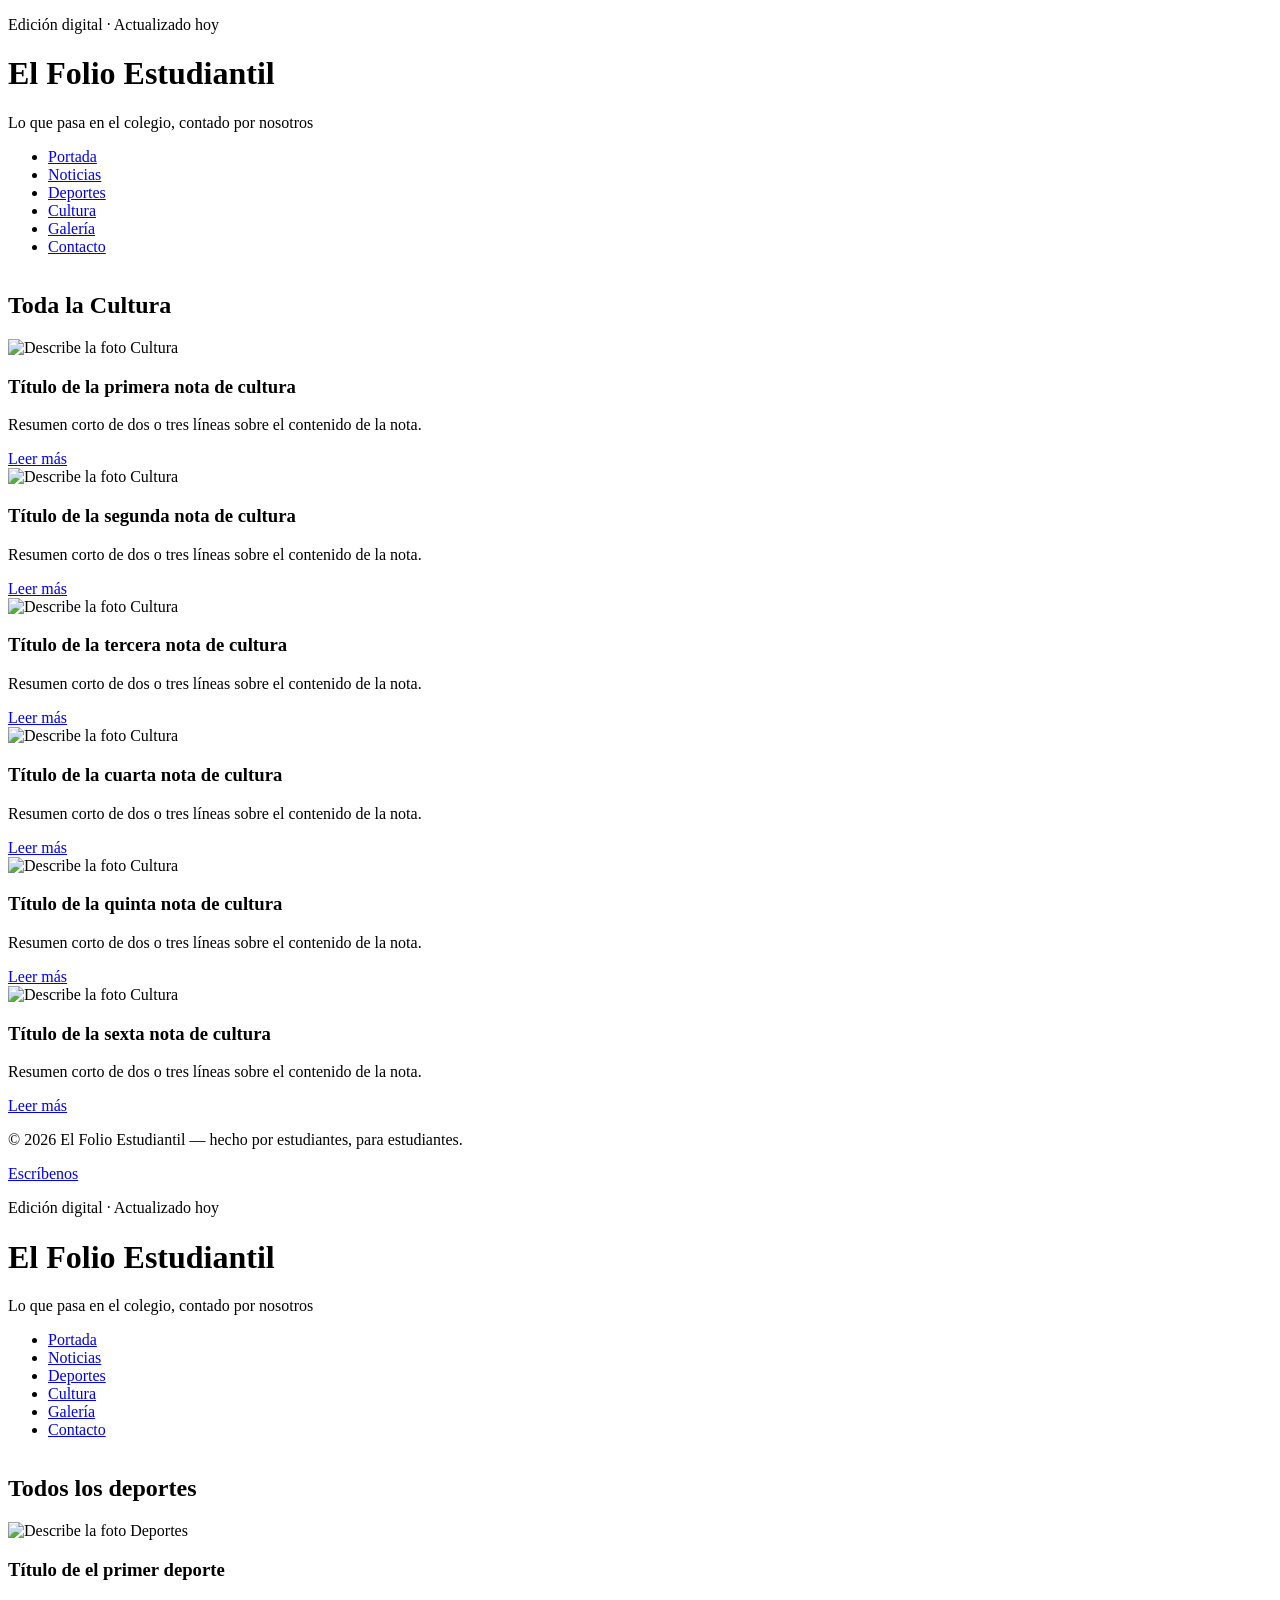
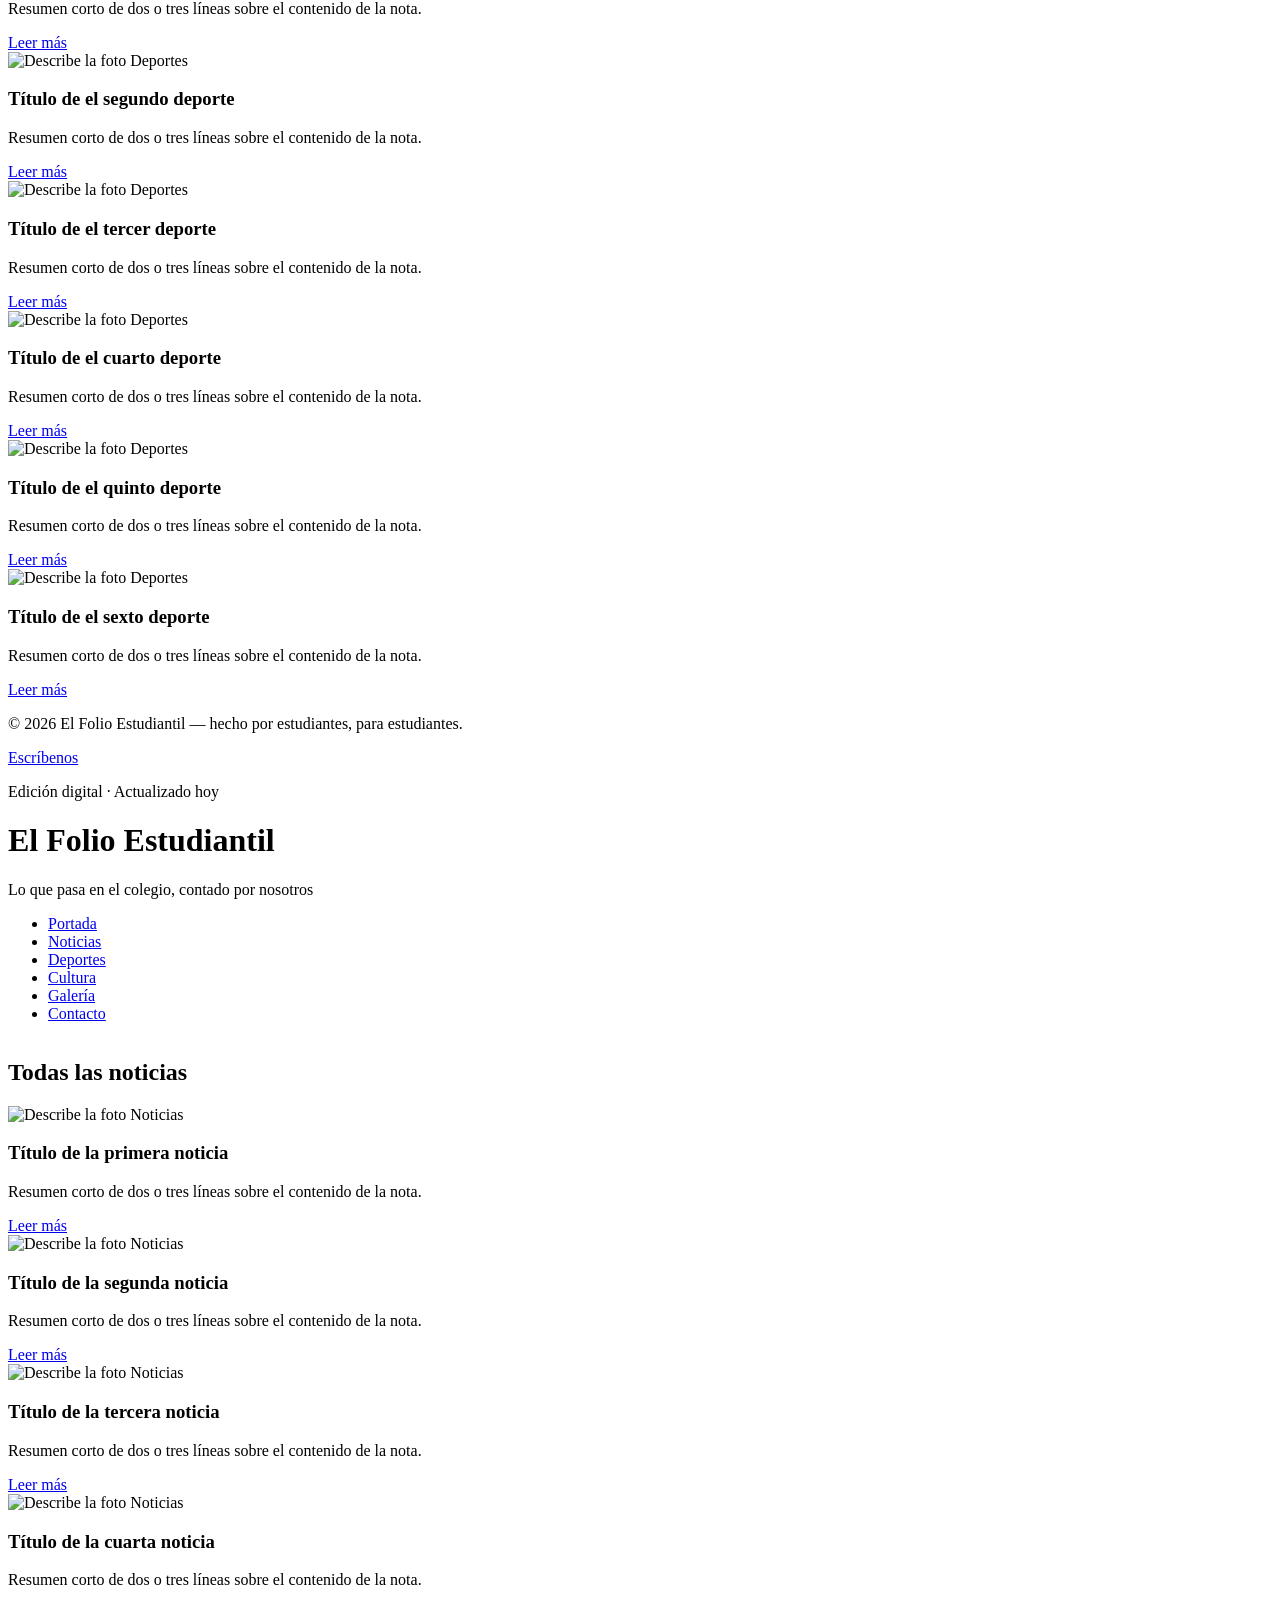
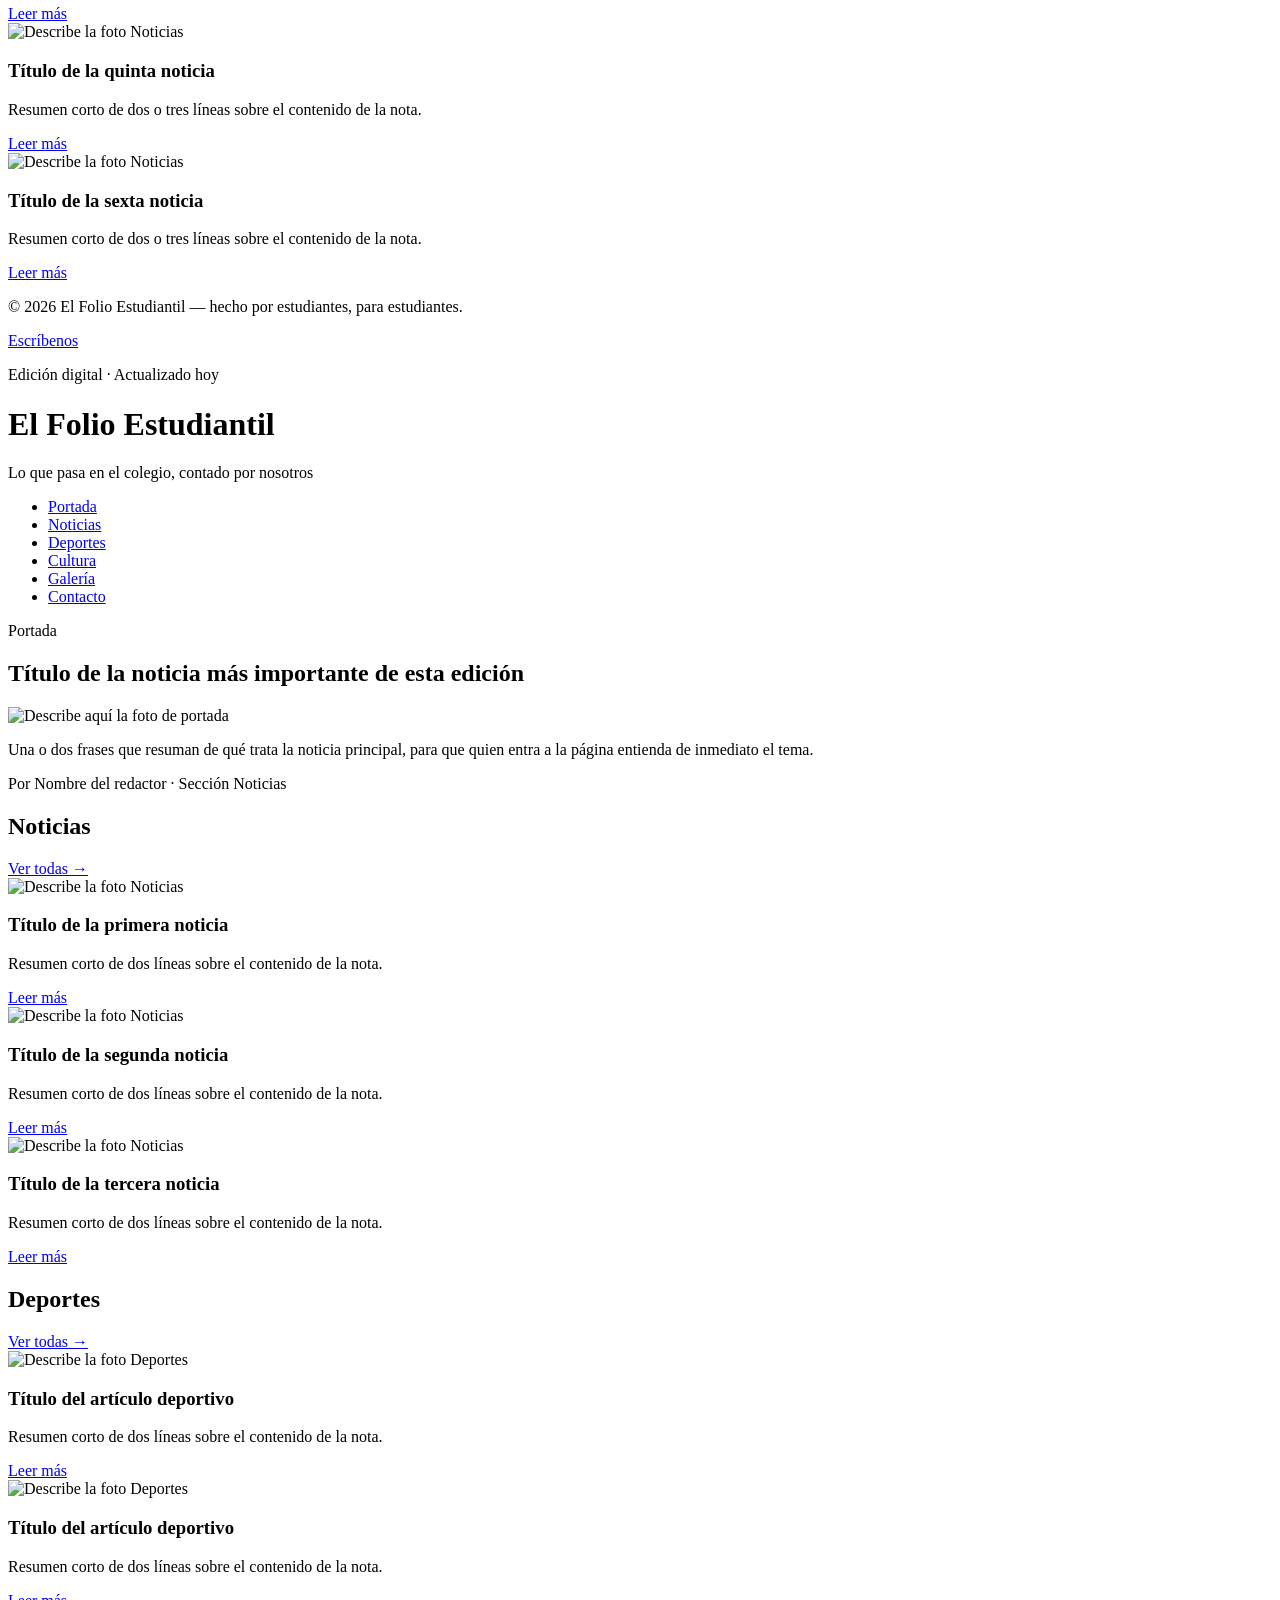
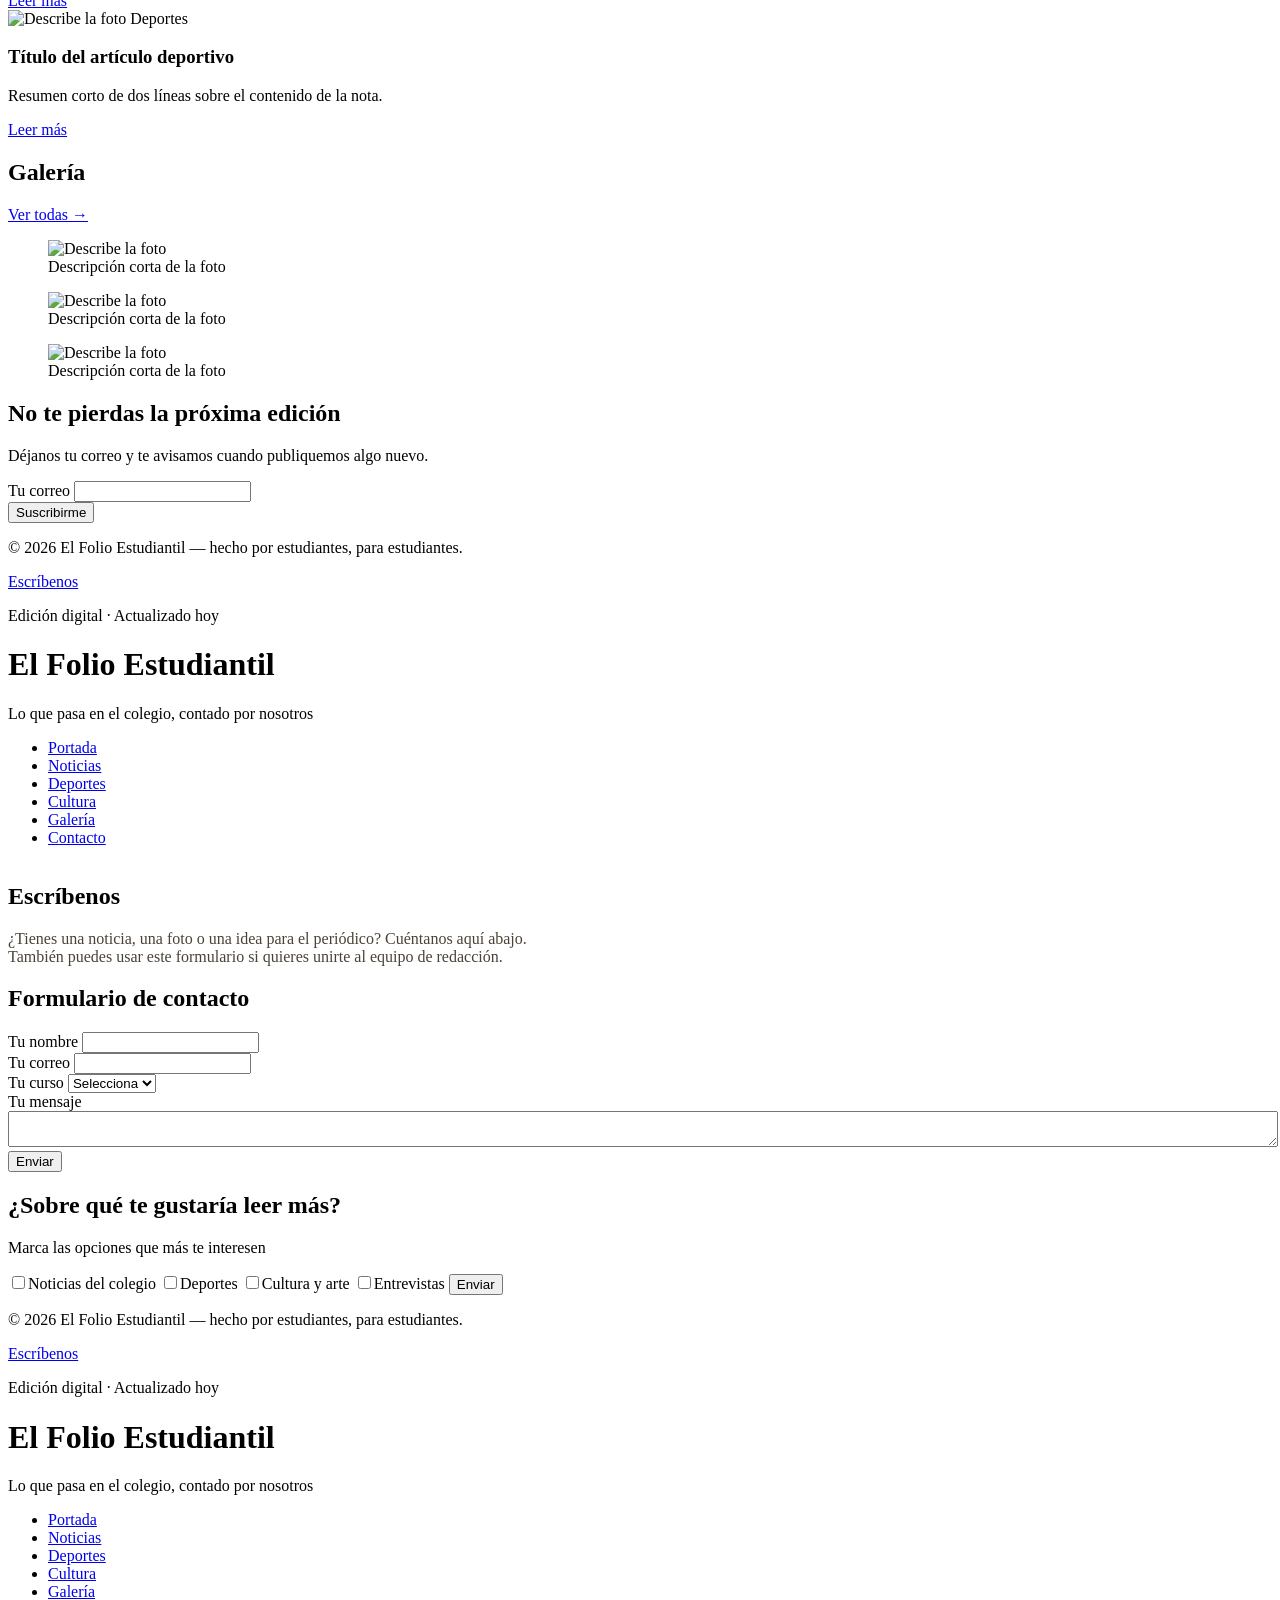
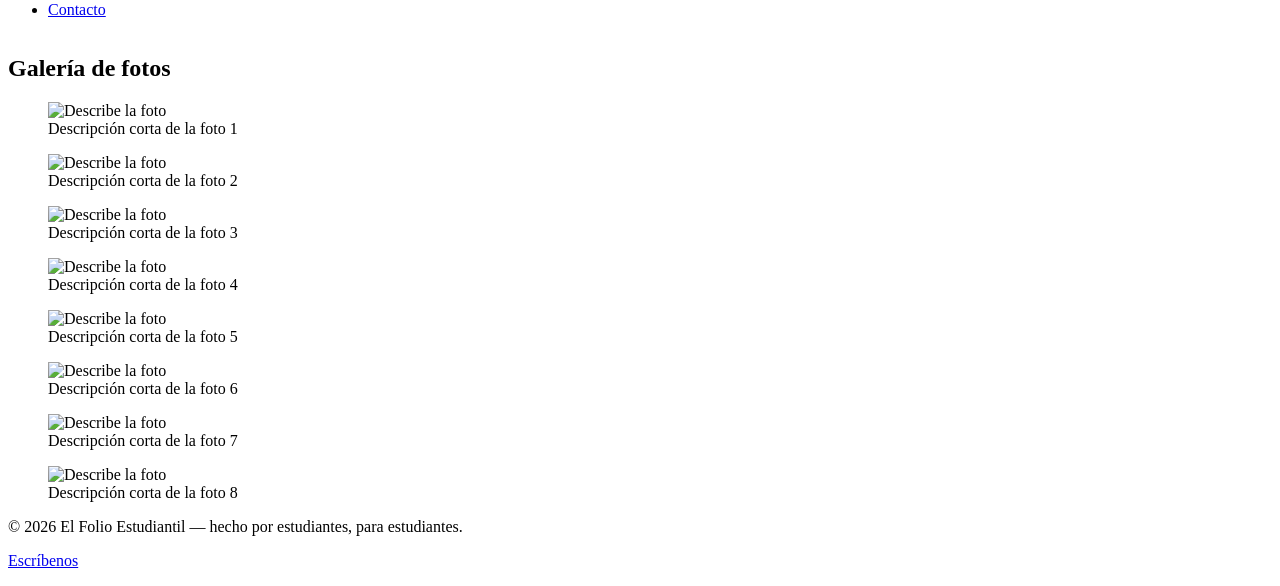
==== index.html @ ef632471 "Rename inex.html to index.html" ====
<!DOCTYPE html>
<html lang="es">
<head>
<meta charset="UTF-8">
<meta name="viewport" content="width=device-width, initial-scale=1.0">
<title>Cultura — El Folio Estudiantil</title>
<link rel="preconnect" href="https://fonts.googleapis.com">
<link href="https://fonts.googleapis.com/css2?family=Playfair+Display:ital,wght@0,700;1,600&family=Inter:wght@400;600;700&display=swap" rel="stylesheet">
<link rel="stylesheet" href="styles.css">
</head>
<body>

  <header class="masthead">
    <div class="contenedor">
      <p class="fecha">Edición digital · Actualizado hoy</p>
      <h1>El Folio Estudiantil</h1>
      <p class="eslogan">Lo que pasa en el colegio, contado por nosotros</p>
    </div>
  </header>

  <nav class="secciones">
    <ul>
      <li><a href="index.html">Portada</a></li>
      <li><a href="noticias.html">Noticias</a></li>
      <li><a href="deportes.html">Deportes</a></li>
      <li><a href="cultura.html" class="activo">Cultura</a></li>
      <li><a href="galeria.html">Galería</a></li>
      <li><a href="contacto.html">Contacto</a></li>
    </ul>
  </nav>

  <main class="contenedor">

    <div class="titulo-seccion" style="margin-top:36px;">
      <h2>Toda la Cultura</h2>
    </div>

    <!-- =======================================================
         PARA AGREGAR UNA NOTICIA NUEVA: copia todo el bloque
         <article class="tarjeta"> ... </article> y pégalo antes
         de que cierre </div> (grid-articulos). Cambia la imagen,
         el título, el resumen y el link.
         ======================================================= -->
    <div class="grid-articulos">

      <article class="tarjeta">
        <img src="images/cultura1.jpg" alt="Describe la foto">
        <span class="etiqueta">Cultura</span>
        <h3>Título de la primera nota de cultura</h3>
        <p>Resumen corto de dos o tres líneas sobre el contenido de la nota.</p>
        <a class="leer-mas" href="#">Leer más</a>
      </article>

      <article class="tarjeta">
        <img src="images/cultura2.jpg" alt="Describe la foto">
        <span class="etiqueta">Cultura</span>
        <h3>Título de la segunda nota de cultura</h3>
        <p>Resumen corto de dos o tres líneas sobre el contenido de la nota.</p>
        <a class="leer-mas" href="#">Leer más</a>
      </article>

      <article class="tarjeta">
        <img src="images/cultura3.jpg" alt="Describe la foto">
        <span class="etiqueta">Cultura</span>
        <h3>Título de la tercera nota de cultura</h3>
        <p>Resumen corto de dos o tres líneas sobre el contenido de la nota.</p>
        <a class="leer-mas" href="#">Leer más</a>
      </article>

      <article class="tarjeta">
        <img src="images/cultura4.jpg" alt="Describe la foto">
        <span class="etiqueta">Cultura</span>
        <h3>Título de la cuarta nota de cultura</h3>
        <p>Resumen corto de dos o tres líneas sobre el contenido de la nota.</p>
        <a class="leer-mas" href="#">Leer más</a>
      </article>

      <article class="tarjeta">
        <img src="images/cultura5.jpg" alt="Describe la foto">
        <span class="etiqueta">Cultura</span>
        <h3>Título de la quinta nota de cultura</h3>
        <p>Resumen corto de dos o tres líneas sobre el contenido de la nota.</p>
        <a class="leer-mas" href="#">Leer más</a>
      </article>

      <article class="tarjeta">
        <img src="images/cultura6.jpg" alt="Describe la foto">
        <span class="etiqueta">Cultura</span>
        <h3>Título de la sexta nota de cultura</h3>
        <p>Resumen corto de dos o tres líneas sobre el contenido de la nota.</p>
        <a class="leer-mas" href="#">Leer más</a>
      </article>

    </div>

  </main>

  <footer>
    <div class="contenedor">
      <p>© 2026 El Folio Estudiantil — hecho por estudiantes, para estudiantes.</p>
      <p><a href="contacto.html">Escríbenos</a></p>
    </div>
  </footer>

</body>
</html>

<!DOCTYPE html>
<html lang="es">
<head>
<meta charset="UTF-8">
<meta name="viewport" content="width=device-width, initial-scale=1.0">
<title>Deportes — El Folio Estudiantil</title>
<link rel="preconnect" href="https://fonts.googleapis.com">
<link href="https://fonts.googleapis.com/css2?family=Playfair+Display:ital,wght@0,700;1,600&family=Inter:wght@400;600;700&display=swap" rel="stylesheet">
<link rel="stylesheet" href="styles.css">
</head>
<body>

  <header class="masthead">
    <div class="contenedor">
      <p class="fecha">Edición digital · Actualizado hoy</p>
      <h1>El Folio Estudiantil</h1>
      <p class="eslogan">Lo que pasa en el colegio, contado por nosotros</p>
    </div>
  </header>

  <nav class="secciones">
    <ul>
      <li><a href="index.html">Portada</a></li>
      <li><a href="noticias.html">Noticias</a></li>
      <li><a href="deportes.html" class="activo">Deportes</a></li>
      <li><a href="cultura.html">Cultura</a></li>
      <li><a href="galeria.html">Galería</a></li>
      <li><a href="contacto.html">Contacto</a></li>
    </ul>
  </nav>

  <main class="contenedor">

    <div class="titulo-seccion" style="margin-top:36px;">
      <h2>Todos los deportes</h2>
    </div>

    <!-- =======================================================
         PARA AGREGAR UNA NOTICIA NUEVA: copia todo el bloque
         <article class="tarjeta"> ... </article> y pégalo antes
         de que cierre </div> (grid-articulos). Cambia la imagen,
         el título, el resumen y el link.
         ======================================================= -->
    <div class="grid-articulos">

      <article class="tarjeta">
        <img src="images/deporte1.jpg" alt="Describe la foto">
        <span class="etiqueta">Deportes</span>
        <h3>Título de el primer deporte</h3>
        <p>Resumen corto de dos o tres líneas sobre el contenido de la nota.</p>
        <a class="leer-mas" href="#">Leer más</a>
      </article>

      <article class="tarjeta">
        <img src="images/deporte2.jpg" alt="Describe la foto">
        <span class="etiqueta">Deportes</span>
        <h3>Título de el segundo deporte</h3>
        <p>Resumen corto de dos o tres líneas sobre el contenido de la nota.</p>
        <a class="leer-mas" href="#">Leer más</a>
      </article>

      <article class="tarjeta">
        <img src="images/deporte3.jpg" alt="Describe la foto">
        <span class="etiqueta">Deportes</span>
        <h3>Título de el tercer deporte</h3>
        <p>Resumen corto de dos o tres líneas sobre el contenido de la nota.</p>
        <a class="leer-mas" href="#">Leer más</a>
      </article>

      <article class="tarjeta">
        <img src="images/deporte4.jpg" alt="Describe la foto">
        <span class="etiqueta">Deportes</span>
        <h3>Título de el cuarto deporte</h3>
        <p>Resumen corto de dos o tres líneas sobre el contenido de la nota.</p>
        <a class="leer-mas" href="#">Leer más</a>
      </article>

      <article class="tarjeta">
        <img src="images/deporte5.jpg" alt="Describe la foto">
        <span class="etiqueta">Deportes</span>
        <h3>Título de el quinto deporte</h3>
        <p>Resumen corto de dos o tres líneas sobre el contenido de la nota.</p>
        <a class="leer-mas" href="#">Leer más</a>
      </article>

      <article class="tarjeta">
        <img src="images/deporte6.jpg" alt="Describe la foto">
        <span class="etiqueta">Deportes</span>
        <h3>Título de el sexto deporte</h3>
        <p>Resumen corto de dos o tres líneas sobre el contenido de la nota.</p>
        <a class="leer-mas" href="#">Leer más</a>
      </article>

    </div>

  </main>

  <footer>
    <div class="contenedor">
      <p>© 2026 El Folio Estudiantil — hecho por estudiantes, para estudiantes.</p>
      <p><a href="contacto.html">Escríbenos</a></p>
    </div>
  </footer>

</body>
</html>

<!DOCTYPE html>
<html lang="es">
<head>
<meta charset="UTF-8">
<meta name="viewport" content="width=device-width, initial-scale=1.0">
<title>Noticias — El Folio Estudiantil</title>
<link rel="preconnect" href="https://fonts.googleapis.com">
<link href="https://fonts.googleapis.com/css2?family=Playfair+Display:ital,wght@0,700;1,600&family=Inter:wght@400;600;700&display=swap" rel="stylesheet">
<link rel="stylesheet" href="styles.css">
</head>
<body>

  <header class="masthead">
    <div class="contenedor">
      <p class="fecha">Edición digital · Actualizado hoy</p>
      <h1>El Folio Estudiantil</h1>
      <p class="eslogan">Lo que pasa en el colegio, contado por nosotros</p>
    </div>
  </header>

  <nav class="secciones">
    <ul>
      <li><a href="index.html">Portada</a></li>
      <li><a href="noticias.html" class="activo">Noticias</a></li>
      <li><a href="deportes.html">Deportes</a></li>
      <li><a href="cultura.html">Cultura</a></li>
      <li><a href="galeria.html">Galería</a></li>
      <li><a href="contacto.html">Contacto</a></li>
    </ul>
  </nav>

  <main class="contenedor">

    <div class="titulo-seccion" style="margin-top:36px;">
      <h2>Todas las noticias</h2>
    </div>

    <!-- =======================================================
         PARA AGREGAR UNA NOTICIA NUEVA: copia todo el bloque
         <article class="tarjeta"> ... </article> y pégalo antes
         de que cierre </div> (grid-articulos). Cambia la imagen,
         el título, el resumen y el link.
         ======================================================= -->
    <div class="grid-articulos">

      <article class="tarjeta">
        <img src="images/noticia1.jpg" alt="Describe la foto">
        <span class="etiqueta">Noticias</span>
        <h3>Título de la primera noticia</h3>
        <p>Resumen corto de dos o tres líneas sobre el contenido de la nota.</p>
        <a class="leer-mas" href="#">Leer más</a>
      </article>

      <article class="tarjeta">
        <img src="images/noticia2.jpg" alt="Describe la foto">
        <span class="etiqueta">Noticias</span>
        <h3>Título de la segunda noticia</h3>
        <p>Resumen corto de dos o tres líneas sobre el contenido de la nota.</p>
        <a class="leer-mas" href="#">Leer más</a>
      </article>

      <article class="tarjeta">
        <img src="images/noticia3.jpg" alt="Describe la foto">
        <span class="etiqueta">Noticias</span>
        <h3>Título de la tercera noticia</h3>
        <p>Resumen corto de dos o tres líneas sobre el contenido de la nota.</p>
        <a class="leer-mas" href="#">Leer más</a>
      </article>

      <article class="tarjeta">
        <img src="images/noticia4.jpg" alt="Describe la foto">
        <span class="etiqueta">Noticias</span>
        <h3>Título de la cuarta noticia</h3>
        <p>Resumen corto de dos o tres líneas sobre el contenido de la nota.</p>
        <a class="leer-mas" href="#">Leer más</a>
      </article>

      <article class="tarjeta">
        <img src="images/noticia5.jpg" alt="Describe la foto">
        <span class="etiqueta">Noticias</span>
        <h3>Título de la quinta noticia</h3>
        <p>Resumen corto de dos o tres líneas sobre el contenido de la nota.</p>
        <a class="leer-mas" href="#">Leer más</a>
      </article>

      <article class="tarjeta">
        <img src="images/noticia6.jpg" alt="Describe la foto">
        <span class="etiqueta">Noticias</span>
        <h3>Título de la sexta noticia</h3>
        <p>Resumen corto de dos o tres líneas sobre el contenido de la nota.</p>
        <a class="leer-mas" href="#">Leer más</a>
      </article>

    </div>

  </main>

  <footer>
    <div class="contenedor">
      <p>© 2026 El Folio Estudiantil — hecho por estudiantes, para estudiantes.</p>
      <p><a href="contacto.html">Escríbenos</a></p>
    </div>
  </footer>

</body>
</html>

<!DOCTYPE html>
<html lang="es">
<head>
<meta charset="UTF-8">
<meta name="viewport" content="width=device-width, initial-scale=1.0">
<title>El Folio Estudiantil</title>
<link rel="preconnect" href="https://fonts.googleapis.com">
<link href="https://fonts.googleapis.com/css2?family=Playfair+Display:ital,wght@0,700;1,600&family=Inter:wght@400;600;700&display=swap" rel="stylesheet">
<link rel="stylesheet" href="styles.css">
</head>
<body>

  <!-- =========================================================
       CABECERA (MASTHEAD)
       EDITA AQUÍ: nombre del periódico, eslogan y fecha
       ========================================================= -->
  <header class="masthead">
    <div class="contenedor">
      <p class="fecha">Edición digital · Actualizado hoy</p>
      <h1>El Folio Estudiantil</h1>
      <p class="eslogan">Lo que pasa en el colegio, contado por nosotros</p>
    </div>
  </header>

  <!-- =========================================================
       NAVEGACIÓN — un link por cada página de sección
       Para agregar una sección nueva: copia una <li> y crea el
       archivo .html correspondiente.
       ========================================================= -->
  <nav class="secciones">
    <ul>
      <li><a href="index.html" class="activo">Portada</a></li>
      <li><a href="noticias.html">Noticias</a></li>
      <li><a href="deportes.html">Deportes</a></li>
      <li><a href="cultura.html">Cultura</a></li>
      <li><a href="galeria.html">Galería</a></li>
      <li><a href="contacto.html">Contacto</a></li>
    </ul>
  </nav>

  <main class="contenedor">

    <!-- =======================================================
         HISTORIA PRINCIPAL DE PORTADA
         EDITA AQUÍ: pon la noticia más importante de la edición
         ======================================================= -->
    <section class="historia-principal">
      <span class="etiqueta">Portada</span>
      <h2>Título de la noticia más importante de esta edición</h2>
      <!-- Reemplaza esta imagen por una foto real en la carpeta /images -->
      <img src="images/portada.jpg" alt="Describe aquí la foto de portada">
      <p class="bajada">
        Una o dos frases que resuman de qué trata la noticia principal,
        para que quien entra a la página entienda de inmediato el tema.
      </p>
      <p class="autor-linea">Por Nombre del redactor · Sección Noticias</p>
    </section>

    <!-- =======================================================
         VISTA PREVIA: NOTICIAS
         Copia una <article class="tarjeta"> para agregar otra nota.
         El link "Leer más" debe apuntar a noticias.html
         ======================================================= -->
    <div class="titulo-seccion">
      <h2>Noticias</h2>
      <a href="noticias.html">Ver todas →</a>
    </div>
    <div class="grid-articulos">

      <article class="tarjeta">
        <img src="images/noticia1.jpg" alt="Describe la foto">
        <span class="etiqueta">Noticias</span>
        <h3>Título de la primera noticia</h3>
        <p>Resumen corto de dos líneas sobre el contenido de la nota.</p>
        <a class="leer-mas" href="noticias.html">Leer más</a>
      </article>

      <article class="tarjeta">
        <img src="images/noticia2.jpg" alt="Describe la foto">
        <span class="etiqueta">Noticias</span>
        <h3>Título de la segunda noticia</h3>
        <p>Resumen corto de dos líneas sobre el contenido de la nota.</p>
        <a class="leer-mas" href="noticias.html">Leer más</a>
      </article>

      <article class="tarjeta">
        <img src="images/noticia3.jpg" alt="Describe la foto">
        <span class="etiqueta">Noticias</span>
        <h3>Título de la tercera noticia</h3>
        <p>Resumen corto de dos líneas sobre el contenido de la nota.</p>
        <a class="leer-mas" href="noticias.html">Leer más</a>
      </article>

    </div>

    <!-- =======================================================
         VISTA PREVIA: DEPORTES
         ======================================================= -->
    <div class="titulo-seccion">
      <h2>Deportes</h2>
      <a href="deportes.html">Ver todas →</a>
    </div>
    <div class="grid-articulos">

      <article class="tarjeta">
        <img src="images/deporte1.jpg" alt="Describe la foto">
        <span class="etiqueta">Deportes</span>
        <h3>Título del artículo deportivo</h3>
        <p>Resumen corto de dos líneas sobre el contenido de la nota.</p>
        <a class="leer-mas" href="deportes.html">Leer más</a>
      </article>

      <article class="tarjeta">
        <img src="images/deporte2.jpg" alt="Describe la foto">
        <span class="etiqueta">Deportes</span>
        <h3>Título del artículo deportivo</h3>
        <p>Resumen corto de dos líneas sobre el contenido de la nota.</p>
        <a class="leer-mas" href="deportes.html">Leer más</a>
      </article>

      <article class="tarjeta">
        <img src="images/deporte3.jpg" alt="Describe la foto">
        <span class="etiqueta">Deportes</span>
        <h3>Título del artículo deportivo</h3>
        <p>Resumen corto de dos líneas sobre el contenido de la nota.</p>
        <a class="leer-mas" href="deportes.html">Leer más</a>
      </article>

    </div>

    <!-- =======================================================
         VISTA PREVIA: GALERÍA (3 fotos, el resto está en galeria.html)
         ======================================================= -->
    <div class="titulo-seccion">
      <h2>Galería</h2>
      <a href="galeria.html">Ver todas →</a>
    </div>
    <div class="grid-galeria">
      <figure>
        <img src="images/galeria1.jpg" alt="Describe la foto">
        <figcaption>Descripción corta de la foto</figcaption>
      </figure>
      <figure>
        <img src="images/galeria2.jpg" alt="Describe la foto">
        <figcaption>Descripción corta de la foto</figcaption>
      </figure>
      <figure>
        <img src="images/galeria3.jpg" alt="Describe la foto">
        <figcaption>Descripción corta de la foto</figcaption>
      </figure>
    </div>

    <!-- =======================================================
         SUSCRIPCIÓN (esto reemplaza tu formulario original)
         EDITA AQUÍ: "action" debe apuntar al script que procesa
         el formulario en tu servidor.
         ======================================================= -->
    <section class="caja-formulario">
      <h2>No te pierdas la próxima edición</h2>
      <p>Déjanos tu correo y te avisamos cuando publiquemos algo nuevo.</p>
      <form class="formulario" action="datos.php" method="POST">
        <div class="campo">
          <label for="femail">Tu correo</label>
          <input type="email" id="femail" name="femail" required>
        </div>
        <button type="submit">Suscribirme</button>
      </form>
    </section>

  </main>

  <!-- =========================================================
       PIE DE PÁGINA — repítelo igual en todas las páginas
       ========================================================= -->
  <footer>
    <div class="contenedor">
      <p>© 2026 El Folio Estudiantil — hecho por estudiantes, para estudiantes.</p>
      <p><a href="contacto.html">Escríbenos</a></p>
    </div>
  </footer>

</body>
</html>

<!DOCTYPE html>
<html lang="es">
<head>
<meta charset="UTF-8">
<meta name="viewport" content="width=device-width, initial-scale=1.0">
<title>Contacto — El Folio Estudiantil</title>
<link rel="preconnect" href="https://fonts.googleapis.com">
<link href="https://fonts.googleapis.com/css2?family=Playfair+Display:ital,wght@0,700;1,600&family=Inter:wght@400;600;700&display=swap" rel="stylesheet">
<link rel="stylesheet" href="styles.css">
</head>
<body>

  <header class="masthead">
    <div class="contenedor">
      <p class="fecha">Edición digital · Actualizado hoy</p>
      <h1>El Folio Estudiantil</h1>
      <p class="eslogan">Lo que pasa en el colegio, contado por nosotros</p>
    </div>
  </header>

  <nav class="secciones">
    <ul>
      <li><a href="index.html">Portada</a></li>
      <li><a href="noticias.html">Noticias</a></li>
      <li><a href="deportes.html">Deportes</a></li>
      <li><a href="cultura.html">Cultura</a></li>
      <li><a href="galeria.html">Galería</a></li>
      <li><a href="contacto.html" class="activo">Contacto</a></li>
    </ul>
  </nav>

  <main class="contenedor">

    <div class="titulo-seccion" style="margin-top:36px;">
      <h2>Escríbenos</h2>
    </div>
    <p style="max-width:65ch; font-size:16px; color:#4a4335; margin-bottom:0;">
      ¿Tienes una noticia, una foto o una idea para el periódico? Cuéntanos
      aquí abajo. También puedes usar este formulario si quieres unirte
      al equipo de redacción.
    </p>

    <!-- =======================================================
         FORMULARIO DE CONTACTO
         EDITA AQUÍ: cambia "action" por la dirección real que
         procesa el formulario (por ejemplo datos.php).
         ======================================================= -->
    <section class="caja-formulario">
      <h2>Formulario de contacto</h2>
      <form class="formulario" action="datos.php" method="POST">
        <div class="campo">
          <label for="fnombre">Tu nombre</label>
          <input type="text" id="fnombre" name="fnombre" required>
        </div>
        <div class="campo">
          <label for="femail">Tu correo</label>
          <input type="email" id="femail" name="femail" required>
        </div>
        <div class="campo">
          <label for="fcurso">Tu curso</label>
          <select name="fcurso" id="fcurso">
            <option value="">Selecciona</option>
            <option value="primero">Primero</option>
            <option value="segundo">Segundo</option>
            <option value="tercero">Tercero</option>
            <option value="cuarto">Cuarto</option>
          </select>
        </div>
        <div class="campo" style="width:100%;">
          <label for="fmensaje">Tu mensaje</label>
          <textarea id="fmensaje" name="fmensaje" style="width:100%;" required></textarea>
        </div>
        <button type="submit">Enviar</button>
      </form>
    </section>

    <!-- =======================================================
         ENCUESTA / CHECKLIST (esto viene de tu plantilla original)
         EDITA AQUÍ: cambia las opciones por lo que quieras preguntar,
         por ejemplo "¿de qué te gustaría que hablemos?"
         ======================================================= -->
    <section class="caja-formulario">
      <h2>¿Sobre qué te gustaría leer más?</h2>
      <p>Marca las opciones que más te interesen</p>
      <form class="formulario encuesta" action="datos.php" method="POST">
        <label><input type="checkbox" name="interes[]" value="noticias">Noticias del colegio</label>
        <label><input type="checkbox" name="interes[]" value="deportes">Deportes</label>
        <label><input type="checkbox" name="interes[]" value="cultura">Cultura y arte</label>
        <label><input type="checkbox" name="interes[]" value="entrevistas">Entrevistas</label>
        <button type="submit">Enviar</button>
      </form>
    </section>

  </main>

  <footer>
    <div class="contenedor">
      <p>© 2026 El Folio Estudiantil — hecho por estudiantes, para estudiantes.</p>
      <p><a href="contacto.html">Escríbenos</a></p>
    </div>
  </footer>

</body>
</html>

<!DOCTYPE html>
<html lang="es">
<head>
<meta charset="UTF-8">
<meta name="viewport" content="width=device-width, initial-scale=1.0">
<title>Galería — El Folio Estudiantil</title>
<link rel="preconnect" href="https://fonts.googleapis.com">
<link href="https://fonts.googleapis.com/css2?family=Playfair+Display:ital,wght@0,700;1,600&family=Inter:wght@400;600;700&display=swap" rel="stylesheet">
<link rel="stylesheet" href="styles.css">
</head>
<body>

  <header class="masthead">
    <div class="contenedor">
      <p class="fecha">Edición digital · Actualizado hoy</p>
      <h1>El Folio Estudiantil</h1>
      <p class="eslogan">Lo que pasa en el colegio, contado por nosotros</p>
    </div>
  </header>

  <nav class="secciones">
    <ul>
      <li><a href="index.html">Portada</a></li>
      <li><a href="noticias.html">Noticias</a></li>
      <li><a href="deportes.html">Deportes</a></li>
      <li><a href="cultura.html">Cultura</a></li>
      <li><a href="galeria.html" class="activo">Galería</a></li>
      <li><a href="contacto.html">Contacto</a></li>
    </ul>
  </nav>

  <main class="contenedor">

    <div class="titulo-seccion" style="margin-top:36px;">
      <h2>Galería de fotos</h2>
    </div>

    <!-- =======================================================
         PARA SUBIR UNA FOTO NUEVA:
         1. Guarda la imagen dentro de la carpeta /images
         2. Copia un bloque <figure> ... </figure> completo
         3. Cambia el "src" por el nombre de tu archivo
         4. Cambia el texto de <figcaption> por la descripción
         ======================================================= -->
    <div class="grid-galeria">

      <figure>
        <img src="images/galeria1.jpg" alt="Describe la foto">
        <figcaption>Descripción corta de la foto 1</figcaption>
      </figure>

      <figure>
        <img src="images/galeria2.jpg" alt="Describe la foto">
        <figcaption>Descripción corta de la foto 2</figcaption>
      </figure>

      <figure>
        <img src="images/galeria3.jpg" alt="Describe la foto">
        <figcaption>Descripción corta de la foto 3</figcaption>
      </figure>

      <figure>
        <img src="images/galeria4.jpg" alt="Describe la foto">
        <figcaption>Descripción corta de la foto 4</figcaption>
      </figure>

      <figure>
        <img src="images/galeria5.jpg" alt="Describe la foto">
        <figcaption>Descripción corta de la foto 5</figcaption>
      </figure>

      <figure>
        <img src="images/galeria6.jpg" alt="Describe la foto">
        <figcaption>Descripción corta de la foto 6</figcaption>
      </figure>

      <figure>
        <img src="images/galeria7.jpg" alt="Describe la foto">
        <figcaption>Descripción corta de la foto 7</figcaption>
      </figure>

      <figure>
        <img src="images/galeria8.jpg" alt="Describe la foto">
        <figcaption>Descripción corta de la foto 8</figcaption>
      </figure>

    </div>

  </main>

  <footer>
    <div class="contenedor">
      <p>© 2026 El Folio Estudiantil — hecho por estudiantes, para estudiantes.</p>
      <p><a href="contacto.html">Escríbenos</a></p>
    </div>
  </footer>

</body>
</html>
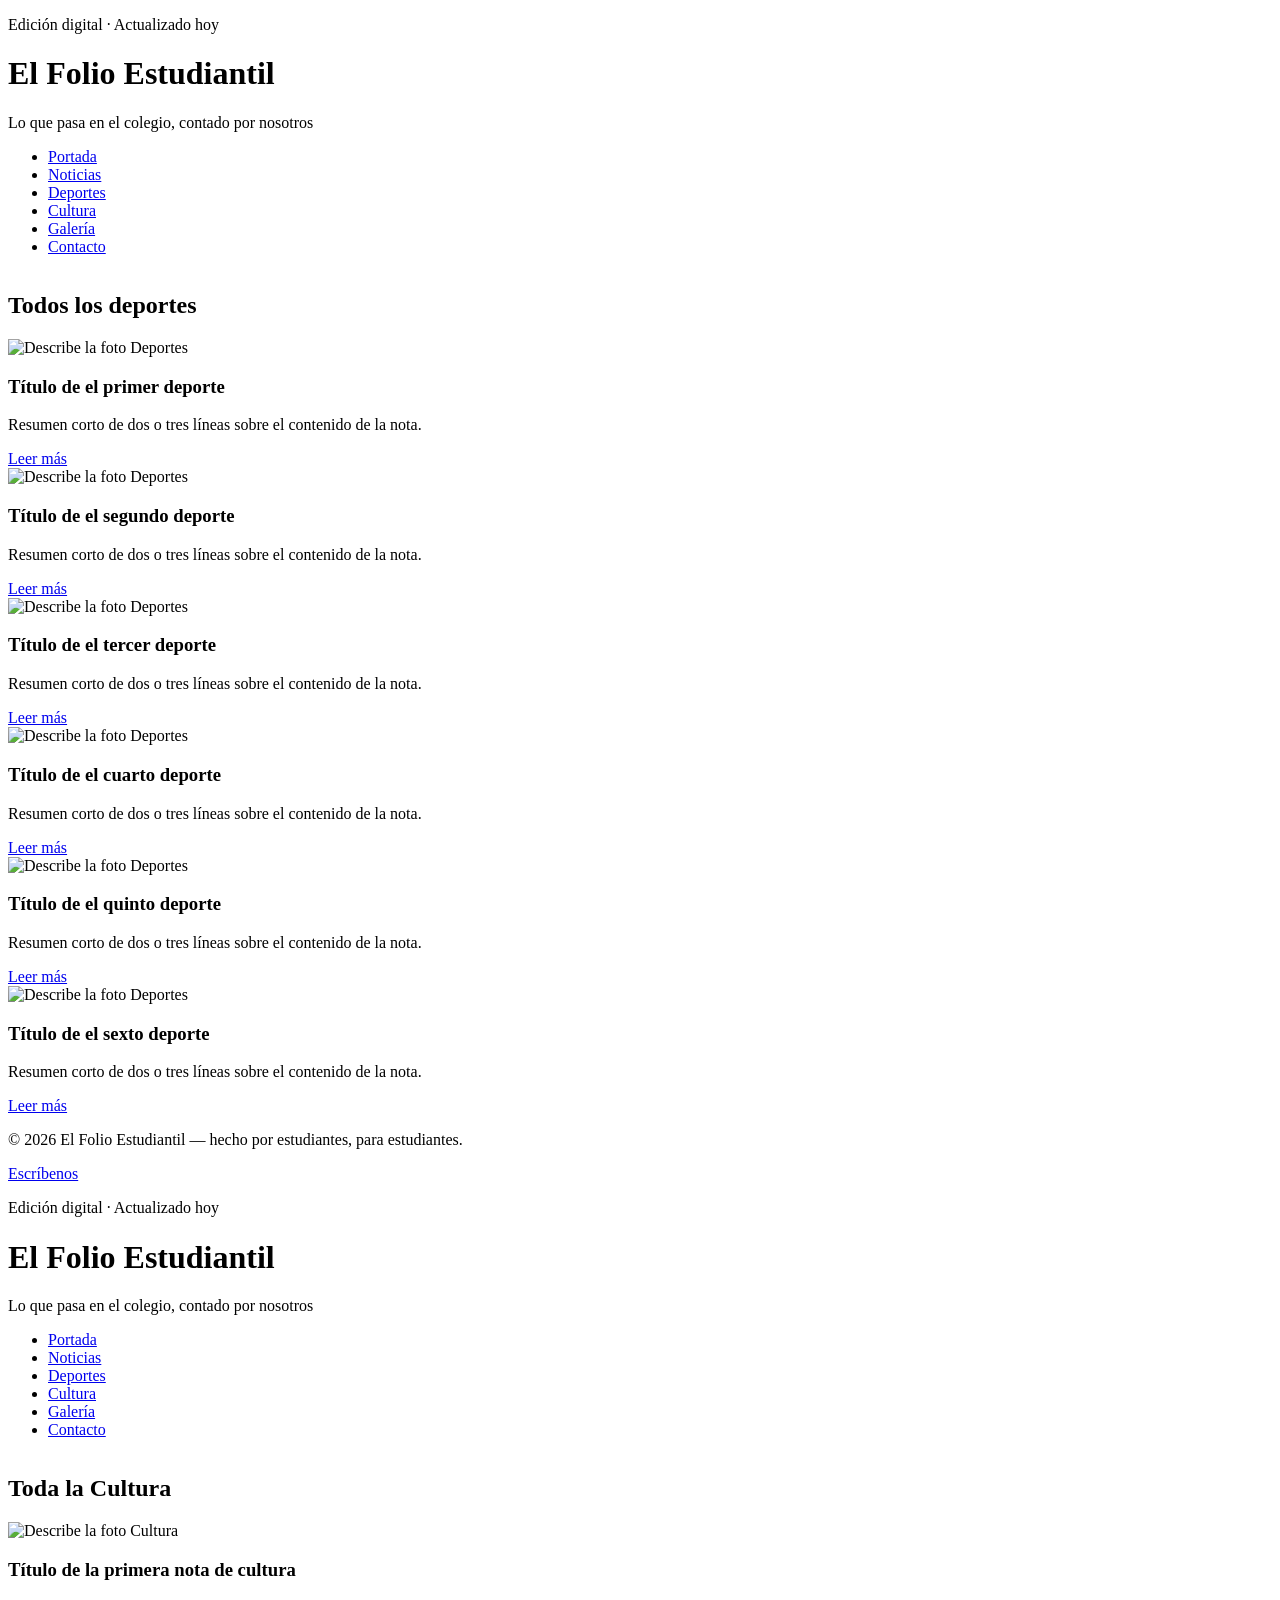
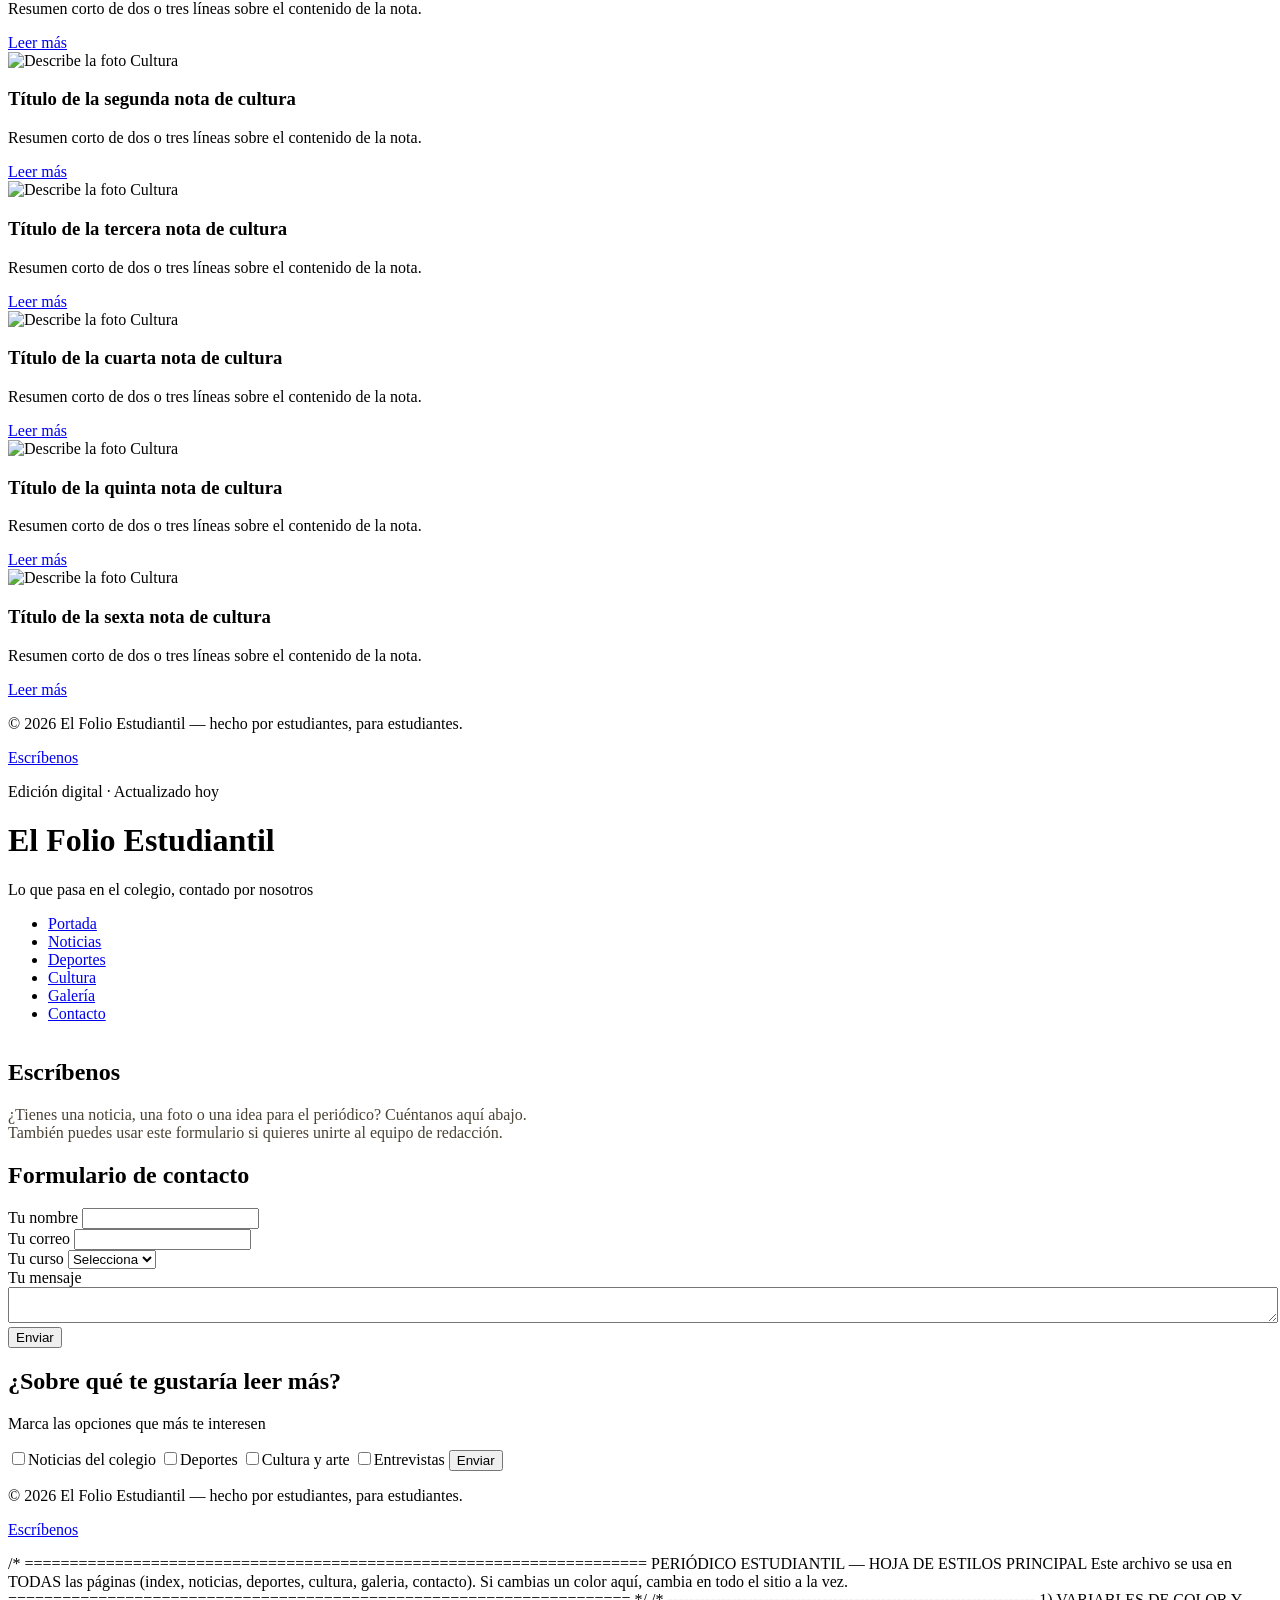
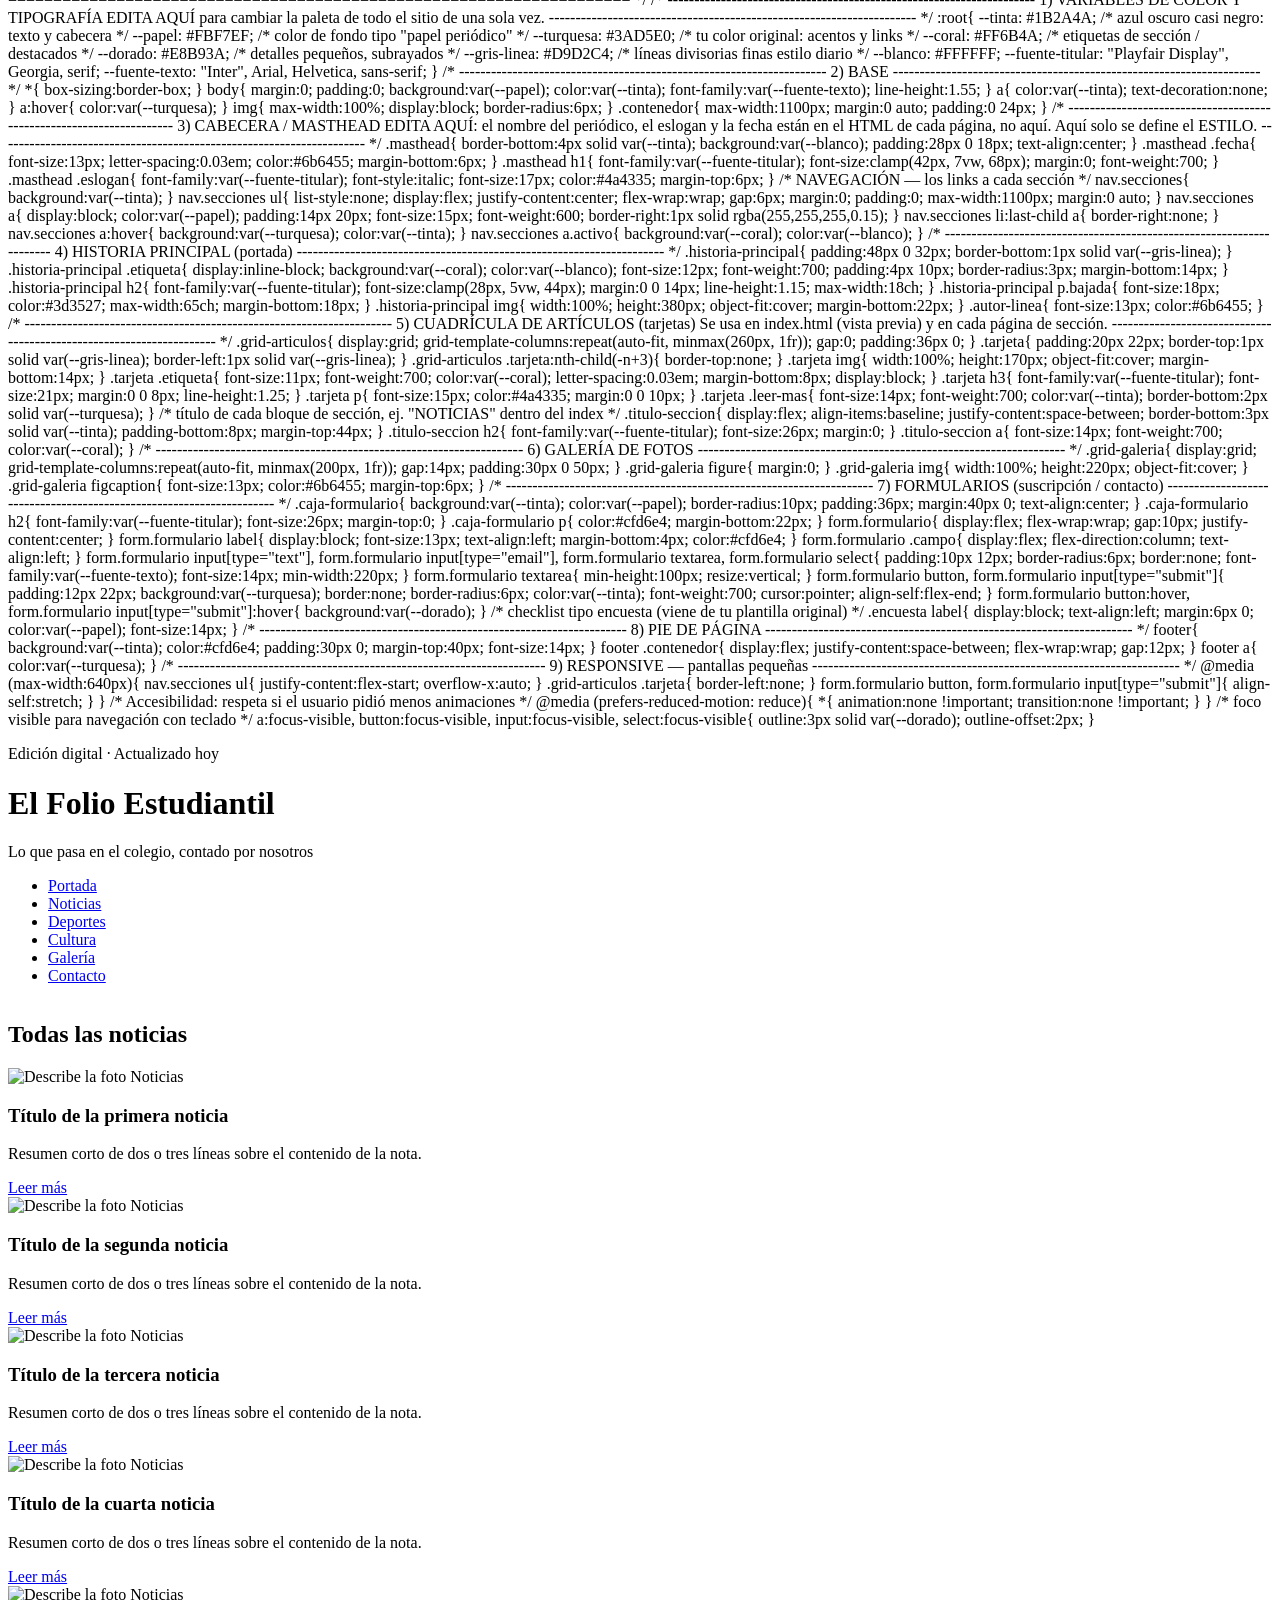
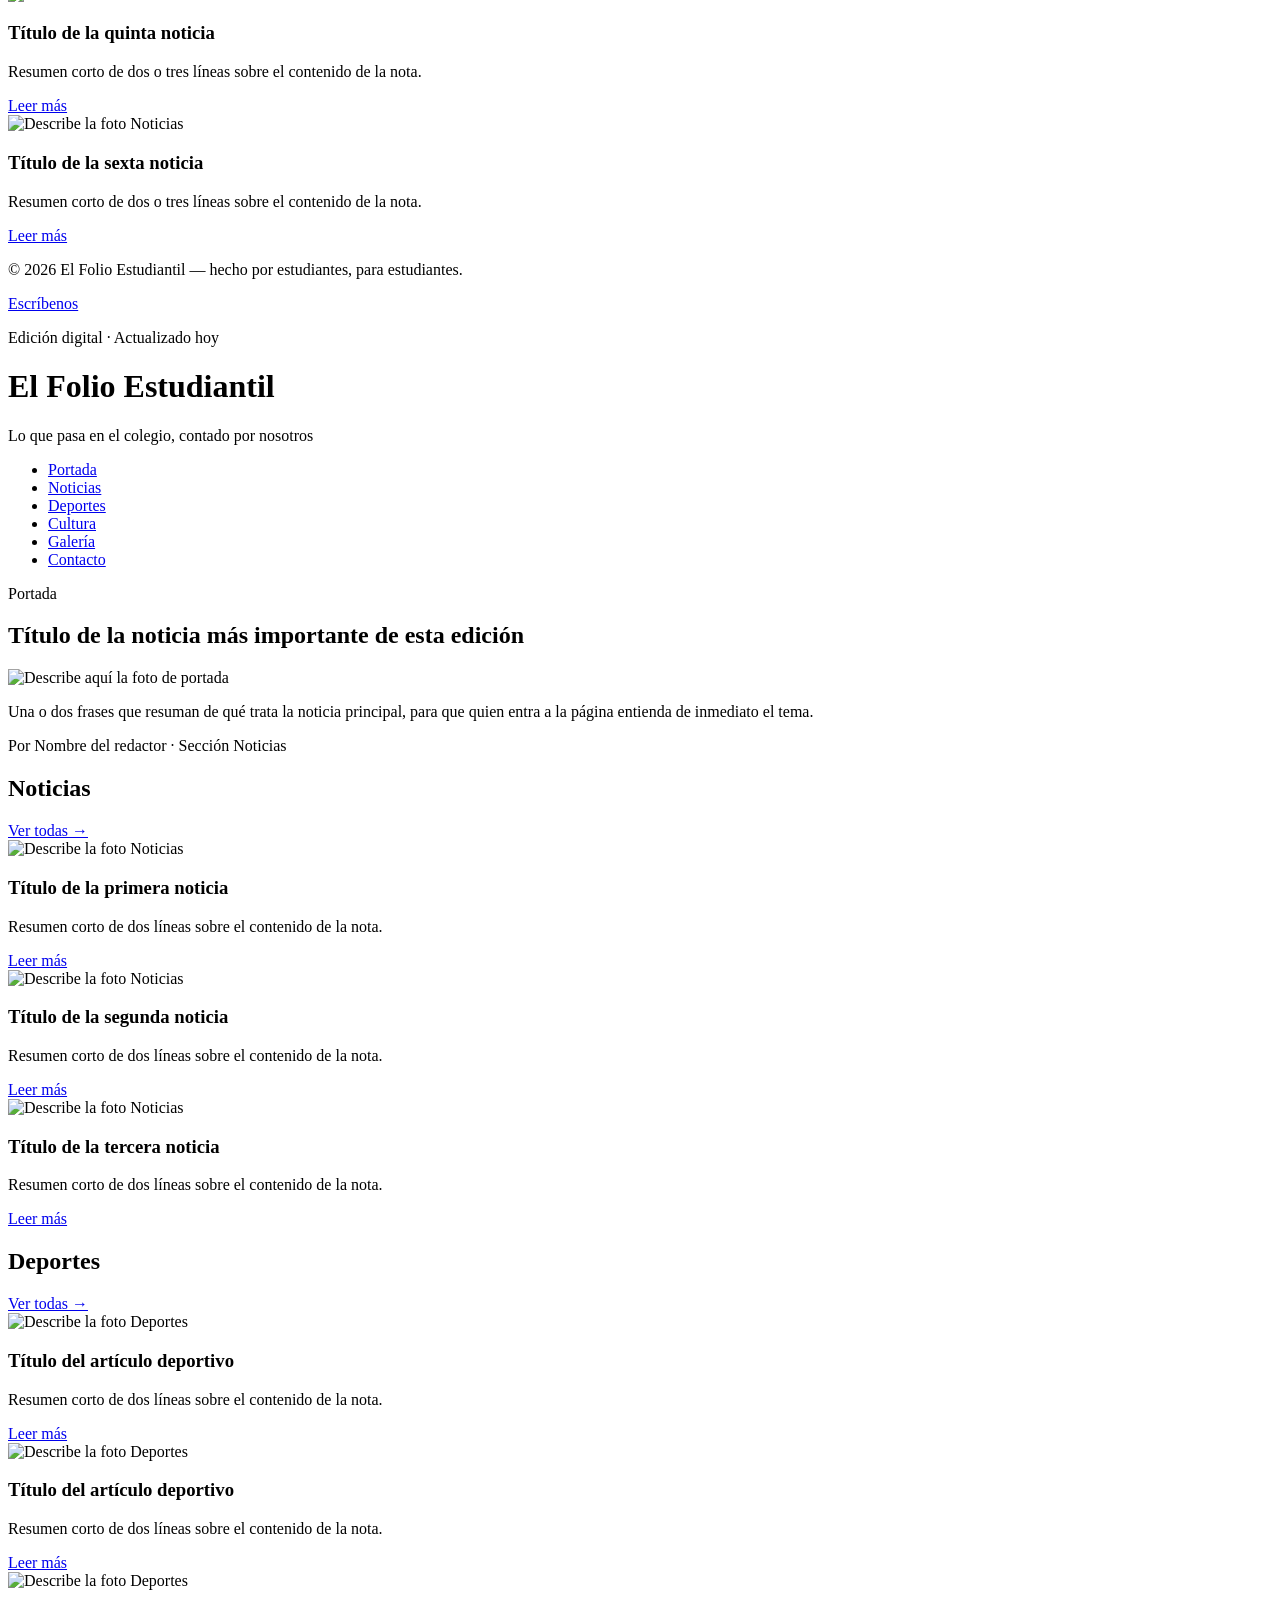
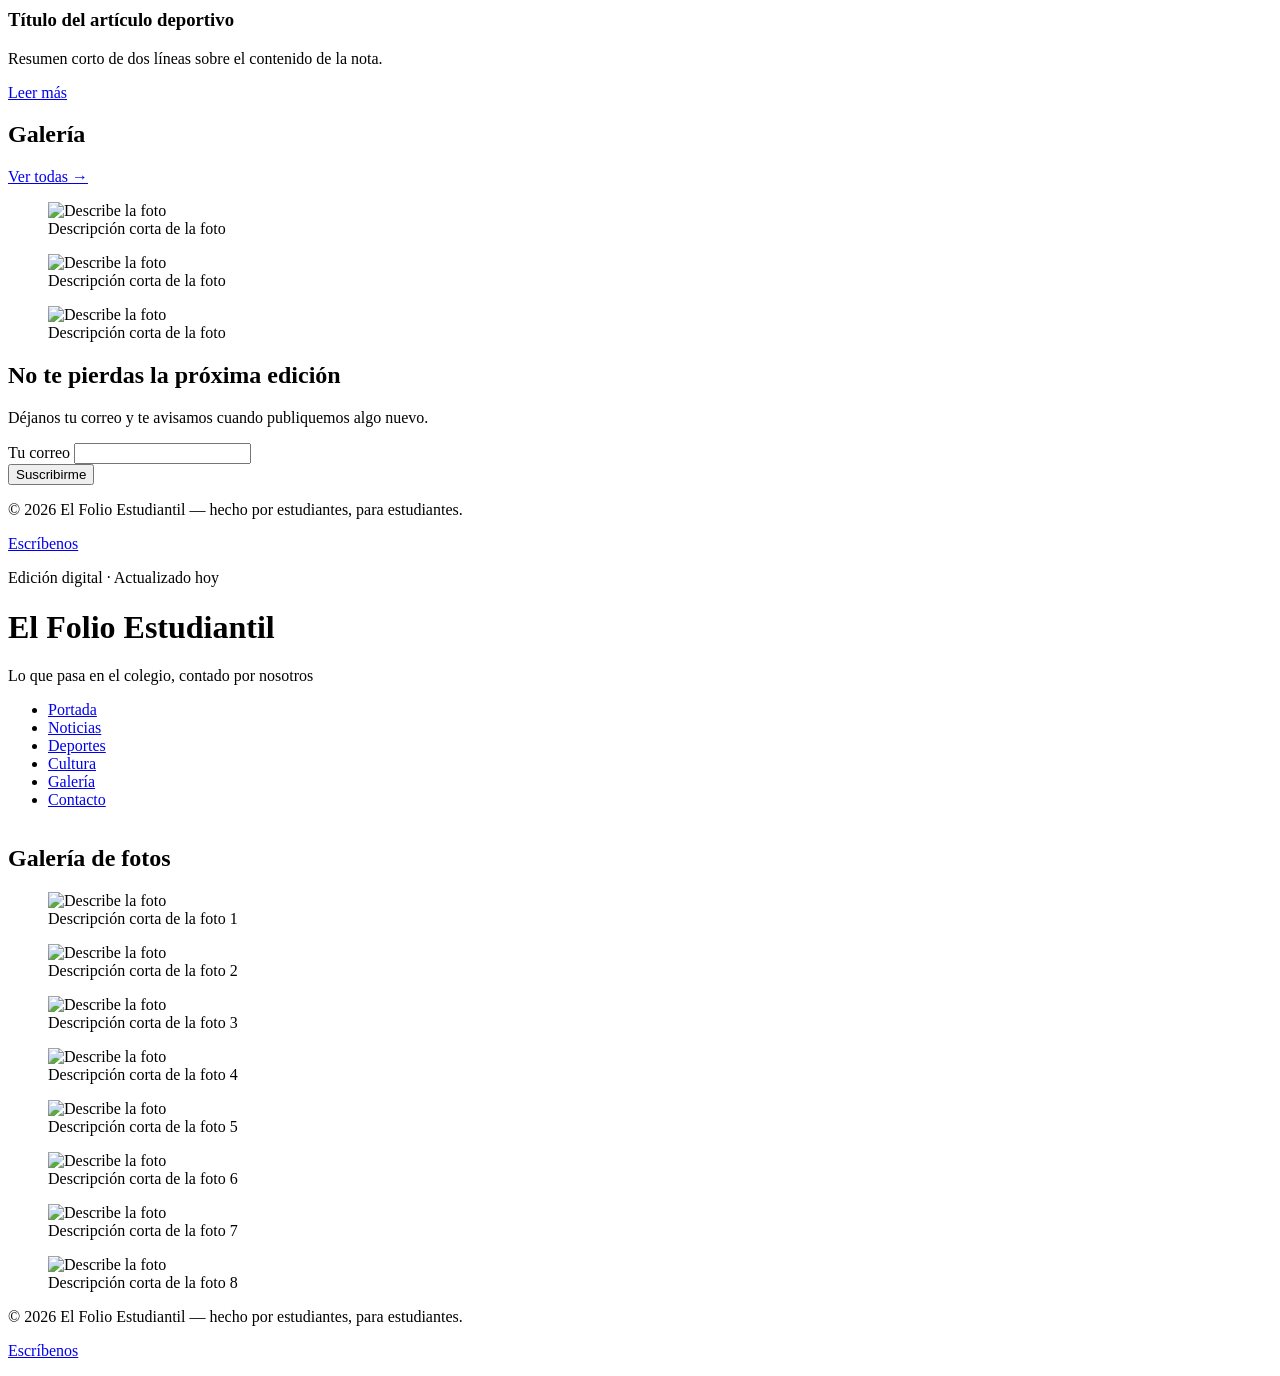
==== commit ceca073a: "index.html" ====
--- a/index.html
+++ b/index.html
@@ -1,3 +1,111 @@
+
+<!DOCTYPE html>
+<html lang="es">
+<head>
+<meta charset="UTF-8">
+<meta name="viewport" content="width=device-width, initial-scale=1.0">
+<title>Deportes — El Folio Estudiantil</title>
+<link rel="preconnect" href="https://fonts.googleapis.com">
+<link href="https://fonts.googleapis.com/css2?family=Playfair+Display:ital,wght@0,700;1,600&family=Inter:wght@400;600;700&display=swap" rel="stylesheet">
+<link rel="stylesheet" href="styles.css">
+</head>
+<body>
+
+  <header class="masthead">
+    <div class="contenedor">
+      <p class="fecha">Edición digital · Actualizado hoy</p>
+      <h1>El Folio Estudiantil</h1>
+      <p class="eslogan">Lo que pasa en el colegio, contado por nosotros</p>
+    </div>
+  </header>
+
+  <nav class="secciones">
+    <ul>
+      <li><a href="index.html">Portada</a></li>
+      <li><a href="noticias.html">Noticias</a></li>
+      <li><a href="deportes.html" class="activo">Deportes</a></li>
+      <li><a href="cultura.html">Cultura</a></li>
+      <li><a href="galeria.html">Galería</a></li>
+      <li><a href="contacto.html">Contacto</a></li>
+    </ul>
+  </nav>
+
+  <main class="contenedor">
+
+    <div class="titulo-seccion" style="margin-top:36px;">
+      <h2>Todos los deportes</h2>
+    </div>
+
+    <!-- =======================================================
+         PARA AGREGAR UNA NOTICIA NUEVA: copia todo el bloque
+         <article class="tarjeta"> ... </article> y pégalo antes
+         de que cierre </div> (grid-articulos). Cambia la imagen,
+         el título, el resumen y el link.
+         ======================================================= -->
+    <div class="grid-articulos">
+
+      <article class="tarjeta">
+        <img src="images/deporte1.jpg" alt="Describe la foto">
+        <span class="etiqueta">Deportes</span>
+        <h3>Título de el primer deporte</h3>
+        <p>Resumen corto de dos o tres líneas sobre el contenido de la nota.</p>
+        <a class="leer-mas" href="#">Leer más</a>
+      </article>
+
+      <article class="tarjeta">
+        <img src="images/deporte2.jpg" alt="Describe la foto">
+        <span class="etiqueta">Deportes</span>
+        <h3>Título de el segundo deporte</h3>
+        <p>Resumen corto de dos o tres líneas sobre el contenido de la nota.</p>
+        <a class="leer-mas" href="#">Leer más</a>
+      </article>
+
+      <article class="tarjeta">
+        <img src="images/deporte3.jpg" alt="Describe la foto">
+        <span class="etiqueta">Deportes</span>
+        <h3>Título de el tercer deporte</h3>
+        <p>Resumen corto de dos o tres líneas sobre el contenido de la nota.</p>
+        <a class="leer-mas" href="#">Leer más</a>
+      </article>
+
+      <article class="tarjeta">
+        <img src="images/deporte4.jpg" alt="Describe la foto">
+        <span class="etiqueta">Deportes</span>
+        <h3>Título de el cuarto deporte</h3>
+        <p>Resumen corto de dos o tres líneas sobre el contenido de la nota.</p>
+        <a class="leer-mas" href="#">Leer más</a>
+      </article>
+
+      <article class="tarjeta">
+        <img src="images/deporte5.jpg" alt="Describe la foto">
+        <span class="etiqueta">Deportes</span>
+        <h3>Título de el quinto deporte</h3>
+        <p>Resumen corto de dos o tres líneas sobre el contenido de la nota.</p>
+        <a class="leer-mas" href="#">Leer más</a>
+      </article>
+
+      <article class="tarjeta">
+        <img src="images/deporte6.jpg" alt="Describe la foto">
+        <span class="etiqueta">Deportes</span>
+        <h3>Título de el sexto deporte</h3>
+        <p>Resumen corto de dos o tres líneas sobre el contenido de la nota.</p>
+        <a class="leer-mas" href="#">Leer más</a>
+      </article>
+
+    </div>
+
+  </main>
+
+  <footer>
+    <div class="contenedor">
+      <p>© 2026 El Folio Estudiantil — hecho por estudiantes, para estudiantes.</p>
+      <p><a href="contacto.html">Escríbenos</a></p>
+    </div>
+  </footer>
+
+</body>
+</html>
+
 <!DOCTYPE html>
 <html lang="es">
 <head>
@@ -95,404 +203,6 @@
 
   </main>
 
-  <footer>
-    <div class="contenedor">
-      <p>© 2026 El Folio Estudiantil — hecho por estudiantes, para estudiantes.</p>
-      <p><a href="contacto.html">Escríbenos</a></p>
-    </div>
-  </footer>
-
-</body>
-</html>
-
-<!DOCTYPE html>
-<html lang="es">
-<head>
-<meta charset="UTF-8">
-<meta name="viewport" content="width=device-width, initial-scale=1.0">
-<title>Deportes — El Folio Estudiantil</title>
-<link rel="preconnect" href="https://fonts.googleapis.com">
-<link href="https://fonts.googleapis.com/css2?family=Playfair+Display:ital,wght@0,700;1,600&family=Inter:wght@400;600;700&display=swap" rel="stylesheet">
-<link rel="stylesheet" href="styles.css">
-</head>
-<body>
-
-  <header class="masthead">
-    <div class="contenedor">
-      <p class="fecha">Edición digital · Actualizado hoy</p>
-      <h1>El Folio Estudiantil</h1>
-      <p class="eslogan">Lo que pasa en el colegio, contado por nosotros</p>
-    </div>
-  </header>
-
-  <nav class="secciones">
-    <ul>
-      <li><a href="index.html">Portada</a></li>
-      <li><a href="noticias.html">Noticias</a></li>
-      <li><a href="deportes.html" class="activo">Deportes</a></li>
-      <li><a href="cultura.html">Cultura</a></li>
-      <li><a href="galeria.html">Galería</a></li>
-      <li><a href="contacto.html">Contacto</a></li>
-    </ul>
-  </nav>
-
-  <main class="contenedor">
-
-    <div class="titulo-seccion" style="margin-top:36px;">
-      <h2>Todos los deportes</h2>
-    </div>
-
-    <!-- =======================================================
-         PARA AGREGAR UNA NOTICIA NUEVA: copia todo el bloque
-         <article class="tarjeta"> ... </article> y pégalo antes
-         de que cierre </div> (grid-articulos). Cambia la imagen,
-         el título, el resumen y el link.
-         ======================================================= -->
-    <div class="grid-articulos">
-
-      <article class="tarjeta">
-        <img src="images/deporte1.jpg" alt="Describe la foto">
-        <span class="etiqueta">Deportes</span>
-        <h3>Título de el primer deporte</h3>
-        <p>Resumen corto de dos o tres líneas sobre el contenido de la nota.</p>
-        <a class="leer-mas" href="#">Leer más</a>
-      </article>
-
-      <article class="tarjeta">
-        <img src="images/deporte2.jpg" alt="Describe la foto">
-        <span class="etiqueta">Deportes</span>
-        <h3>Título de el segundo deporte</h3>
-        <p>Resumen corto de dos o tres líneas sobre el contenido de la nota.</p>
-        <a class="leer-mas" href="#">Leer más</a>
-      </article>
-
-      <article class="tarjeta">
-        <img src="images/deporte3.jpg" alt="Describe la foto">
-        <span class="etiqueta">Deportes</span>
-        <h3>Título de el tercer deporte</h3>
-        <p>Resumen corto de dos o tres líneas sobre el contenido de la nota.</p>
-        <a class="leer-mas" href="#">Leer más</a>
-      </article>
-
-      <article class="tarjeta">
-        <img src="images/deporte4.jpg" alt="Describe la foto">
-        <span class="etiqueta">Deportes</span>
-        <h3>Título de el cuarto deporte</h3>
-        <p>Resumen corto de dos o tres líneas sobre el contenido de la nota.</p>
-        <a class="leer-mas" href="#">Leer más</a>
-      </article>
-
-      <article class="tarjeta">
-        <img src="images/deporte5.jpg" alt="Describe la foto">
-        <span class="etiqueta">Deportes</span>
-        <h3>Título de el quinto deporte</h3>
-        <p>Resumen corto de dos o tres líneas sobre el contenido de la nota.</p>
-        <a class="leer-mas" href="#">Leer más</a>
-      </article>
-
-      <article class="tarjeta">
-        <img src="images/deporte6.jpg" alt="Describe la foto">
-        <span class="etiqueta">Deportes</span>
-        <h3>Título de el sexto deporte</h3>
-        <p>Resumen corto de dos o tres líneas sobre el contenido de la nota.</p>
-        <a class="leer-mas" href="#">Leer más</a>
-      </article>
-
-    </div>
-
-  </main>
-
-  <footer>
-    <div class="contenedor">
-      <p>© 2026 El Folio Estudiantil — hecho por estudiantes, para estudiantes.</p>
-      <p><a href="contacto.html">Escríbenos</a></p>
-    </div>
-  </footer>
-
-</body>
-</html>
-
-<!DOCTYPE html>
-<html lang="es">
-<head>
-<meta charset="UTF-8">
-<meta name="viewport" content="width=device-width, initial-scale=1.0">
-<title>Noticias — El Folio Estudiantil</title>
-<link rel="preconnect" href="https://fonts.googleapis.com">
-<link href="https://fonts.googleapis.com/css2?family=Playfair+Display:ital,wght@0,700;1,600&family=Inter:wght@400;600;700&display=swap" rel="stylesheet">
-<link rel="stylesheet" href="styles.css">
-</head>
-<body>
-
-  <header class="masthead">
-    <div class="contenedor">
-      <p class="fecha">Edición digital · Actualizado hoy</p>
-      <h1>El Folio Estudiantil</h1>
-      <p class="eslogan">Lo que pasa en el colegio, contado por nosotros</p>
-    </div>
-  </header>
-
-  <nav class="secciones">
-    <ul>
-      <li><a href="index.html">Portada</a></li>
-      <li><a href="noticias.html" class="activo">Noticias</a></li>
-      <li><a href="deportes.html">Deportes</a></li>
-      <li><a href="cultura.html">Cultura</a></li>
-      <li><a href="galeria.html">Galería</a></li>
-      <li><a href="contacto.html">Contacto</a></li>
-    </ul>
-  </nav>
-
-  <main class="contenedor">
-
-    <div class="titulo-seccion" style="margin-top:36px;">
-      <h2>Todas las noticias</h2>
-    </div>
-
-    <!-- =======================================================
-         PARA AGREGAR UNA NOTICIA NUEVA: copia todo el bloque
-         <article class="tarjeta"> ... </article> y pégalo antes
-         de que cierre </div> (grid-articulos). Cambia la imagen,
-         el título, el resumen y el link.
-         ======================================================= -->
-    <div class="grid-articulos">
-
-      <article class="tarjeta">
-        <img src="images/noticia1.jpg" alt="Describe la foto">
-        <span class="etiqueta">Noticias</span>
-        <h3>Título de la primera noticia</h3>
-        <p>Resumen corto de dos o tres líneas sobre el contenido de la nota.</p>
-        <a class="leer-mas" href="#">Leer más</a>
-      </article>
-
-      <article class="tarjeta">
-        <img src="images/noticia2.jpg" alt="Describe la foto">
-        <span class="etiqueta">Noticias</span>
-        <h3>Título de la segunda noticia</h3>
-        <p>Resumen corto de dos o tres líneas sobre el contenido de la nota.</p>
-        <a class="leer-mas" href="#">Leer más</a>
-      </article>
-
-      <article class="tarjeta">
-        <img src="images/noticia3.jpg" alt="Describe la foto">
-        <span class="etiqueta">Noticias</span>
-        <h3>Título de la tercera noticia</h3>
-        <p>Resumen corto de dos o tres líneas sobre el contenido de la nota.</p>
-        <a class="leer-mas" href="#">Leer más</a>
-      </article>
-
-      <article class="tarjeta">
-        <img src="images/noticia4.jpg" alt="Describe la foto">
-        <span class="etiqueta">Noticias</span>
-        <h3>Título de la cuarta noticia</h3>
-        <p>Resumen corto de dos o tres líneas sobre el contenido de la nota.</p>
-        <a class="leer-mas" href="#">Leer más</a>
-      </article>
-
-      <article class="tarjeta">
-        <img src="images/noticia5.jpg" alt="Describe la foto">
-        <span class="etiqueta">Noticias</span>
-        <h3>Título de la quinta noticia</h3>
-        <p>Resumen corto de dos o tres líneas sobre el contenido de la nota.</p>
-        <a class="leer-mas" href="#">Leer más</a>
-      </article>
-
-      <article class="tarjeta">
-        <img src="images/noticia6.jpg" alt="Describe la foto">
-        <span class="etiqueta">Noticias</span>
-        <h3>Título de la sexta noticia</h3>
-        <p>Resumen corto de dos o tres líneas sobre el contenido de la nota.</p>
-        <a class="leer-mas" href="#">Leer más</a>
-      </article>
-
-    </div>
-
-  </main>
-
-  <footer>
-    <div class="contenedor">
-      <p>© 2026 El Folio Estudiantil — hecho por estudiantes, para estudiantes.</p>
-      <p><a href="contacto.html">Escríbenos</a></p>
-    </div>
-  </footer>
-
-</body>
-</html>
-
-<!DOCTYPE html>
-<html lang="es">
-<head>
-<meta charset="UTF-8">
-<meta name="viewport" content="width=device-width, initial-scale=1.0">
-<title>El Folio Estudiantil</title>
-<link rel="preconnect" href="https://fonts.googleapis.com">
-<link href="https://fonts.googleapis.com/css2?family=Playfair+Display:ital,wght@0,700;1,600&family=Inter:wght@400;600;700&display=swap" rel="stylesheet">
-<link rel="stylesheet" href="styles.css">
-</head>
-<body>
-
-  <!-- =========================================================
-       CABECERA (MASTHEAD)
-       EDITA AQUÍ: nombre del periódico, eslogan y fecha
-       ========================================================= -->
-  <header class="masthead">
-    <div class="contenedor">
-      <p class="fecha">Edición digital · Actualizado hoy</p>
-      <h1>El Folio Estudiantil</h1>
-      <p class="eslogan">Lo que pasa en el colegio, contado por nosotros</p>
-    </div>
-  </header>
-
-  <!-- =========================================================
-       NAVEGACIÓN — un link por cada página de sección
-       Para agregar una sección nueva: copia una <li> y crea el
-       archivo .html correspondiente.
-       ========================================================= -->
-  <nav class="secciones">
-    <ul>
-      <li><a href="index.html" class="activo">Portada</a></li>
-      <li><a href="noticias.html">Noticias</a></li>
-      <li><a href="deportes.html">Deportes</a></li>
-      <li><a href="cultura.html">Cultura</a></li>
-      <li><a href="galeria.html">Galería</a></li>
-      <li><a href="contacto.html">Contacto</a></li>
-    </ul>
-  </nav>
-
-  <main class="contenedor">
-
-    <!-- =======================================================
-         HISTORIA PRINCIPAL DE PORTADA
-         EDITA AQUÍ: pon la noticia más importante de la edición
-         ======================================================= -->
-    <section class="historia-principal">
-      <span class="etiqueta">Portada</span>
-      <h2>Título de la noticia más importante de esta edición</h2>
-      <!-- Reemplaza esta imagen por una foto real en la carpeta /images -->
-      <img src="images/portada.jpg" alt="Describe aquí la foto de portada">
-      <p class="bajada">
-        Una o dos frases que resuman de qué trata la noticia principal,
-        para que quien entra a la página entienda de inmediato el tema.
-      </p>
-      <p class="autor-linea">Por Nombre del redactor · Sección Noticias</p>
-    </section>
-
-    <!-- =======================================================
-         VISTA PREVIA: NOTICIAS
-         Copia una <article class="tarjeta"> para agregar otra nota.
-         El link "Leer más" debe apuntar a noticias.html
-         ======================================================= -->
-    <div class="titulo-seccion">
-      <h2>Noticias</h2>
-      <a href="noticias.html">Ver todas →</a>
-    </div>
-    <div class="grid-articulos">
-
-      <article class="tarjeta">
-        <img src="images/noticia1.jpg" alt="Describe la foto">
-        <span class="etiqueta">Noticias</span>
-        <h3>Título de la primera noticia</h3>
-        <p>Resumen corto de dos líneas sobre el contenido de la nota.</p>
-        <a class="leer-mas" href="noticias.html">Leer más</a>
-      </article>
-
-      <article class="tarjeta">
-        <img src="images/noticia2.jpg" alt="Describe la foto">
-        <span class="etiqueta">Noticias</span>
-        <h3>Título de la segunda noticia</h3>
-        <p>Resumen corto de dos líneas sobre el contenido de la nota.</p>
-        <a class="leer-mas" href="noticias.html">Leer más</a>
-      </article>
-
-      <article class="tarjeta">
-        <img src="images/noticia3.jpg" alt="Describe la foto">
-        <span class="etiqueta">Noticias</span>
-        <h3>Título de la tercera noticia</h3>
-        <p>Resumen corto de dos líneas sobre el contenido de la nota.</p>
-        <a class="leer-mas" href="noticias.html">Leer más</a>
-      </article>
-
-    </div>
-
-    <!-- =======================================================
-         VISTA PREVIA: DEPORTES
-         ======================================================= -->
-    <div class="titulo-seccion">
-      <h2>Deportes</h2>
-      <a href="deportes.html">Ver todas →</a>
-    </div>
-    <div class="grid-articulos">
-
-      <article class="tarjeta">
-        <img src="images/deporte1.jpg" alt="Describe la foto">
-        <span class="etiqueta">Deportes</span>
-        <h3>Título del artículo deportivo</h3>
-        <p>Resumen corto de dos líneas sobre el contenido de la nota.</p>
-        <a class="leer-mas" href="deportes.html">Leer más</a>
-      </article>
-
-      <article class="tarjeta">
-        <img src="images/deporte2.jpg" alt="Describe la foto">
-        <span class="etiqueta">Deportes</span>
-        <h3>Título del artículo deportivo</h3>
-        <p>Resumen corto de dos líneas sobre el contenido de la nota.</p>
-        <a class="leer-mas" href="deportes.html">Leer más</a>
-      </article>
-
-      <article class="tarjeta">
-        <img src="images/deporte3.jpg" alt="Describe la foto">
-        <span class="etiqueta">Deportes</span>
-        <h3>Título del artículo deportivo</h3>
-        <p>Resumen corto de dos líneas sobre el contenido de la nota.</p>
-        <a class="leer-mas" href="deportes.html">Leer más</a>
-      </article>
-
-    </div>
-
-    <!-- =======================================================
-         VISTA PREVIA: GALERÍA (3 fotos, el resto está en galeria.html)
-         ======================================================= -->
-    <div class="titulo-seccion">
-      <h2>Galería</h2>
-      <a href="galeria.html">Ver todas →</a>
-    </div>
-    <div class="grid-galeria">
-      <figure>
-        <img src="images/galeria1.jpg" alt="Describe la foto">
-        <figcaption>Descripción corta de la foto</figcaption>
-      </figure>
-      <figure>
-        <img src="images/galeria2.jpg" alt="Describe la foto">
-        <figcaption>Descripción corta de la foto</figcaption>
-      </figure>
-      <figure>
-        <img src="images/galeria3.jpg" alt="Describe la foto">
-        <figcaption>Descripción corta de la foto</figcaption>
-      </figure>
-    </div>
-
-    <!-- =======================================================
-         SUSCRIPCIÓN (esto reemplaza tu formulario original)
-         EDITA AQUÍ: "action" debe apuntar al script que procesa
-         el formulario en tu servidor.
-         ======================================================= -->
-    <section class="caja-formulario">
-      <h2>No te pierdas la próxima edición</h2>
-      <p>Déjanos tu correo y te avisamos cuando publiquemos algo nuevo.</p>
-      <form class="formulario" action="datos.php" method="POST">
-        <div class="campo">
-          <label for="femail">Tu correo</label>
-          <input type="email" id="femail" name="femail" required>
-        </div>
-        <button type="submit">Suscribirme</button>
-      </form>
-    </section>
-
-  </main>
-
-  <!-- =========================================================
-       PIE DE PÁGINA — repítelo igual en todas las páginas
-       ========================================================= -->
   <footer>
     <div class="contenedor">
       <p>© 2026 El Folio Estudiantil — hecho por estudiantes, para estudiantes.</p>
@@ -608,6 +318,662 @@
 </body>
 </html>
 
+/* =====================================================================
+   PERIÓDICO ESTUDIANTIL — HOJA DE ESTILOS PRINCIPAL
+   Este archivo se usa en TODAS las páginas (index, noticias, deportes,
+   cultura, galeria, contacto). Si cambias un color aquí, cambia en
+   todo el sitio a la vez.
+   ===================================================================== */
+
+/* ---------------------------------------------------------------------
+   1) VARIABLES DE COLOR Y TIPOGRAFÍA
+   EDITA AQUÍ para cambiar la paleta de todo el sitio de una sola vez.
+   --------------------------------------------------------------------- */
+:root{
+  --tinta:      #1B2A4A;   /* azul oscuro casi negro: texto y cabecera */
+  --papel:      #FBF7EF;   /* color de fondo tipo "papel periódico"   */
+  --turquesa:   #3AD5E0;   /* tu color original: acentos y links      */
+  --coral:      #FF6B4A;   /* etiquetas de sección / destacados        */
+  --dorado:     #E8B93A;   /* detalles pequeños, subrayados            */
+  --gris-linea: #D9D2C4;   /* líneas divisorias finas estilo diario    */
+  --blanco:     #FFFFFF;
+
+  --fuente-titular: "Playfair Display", Georgia, serif;
+  --fuente-texto:   "Inter", Arial, Helvetica, sans-serif;
+}
+
+/* ---------------------------------------------------------------------
+   2) BASE
+   --------------------------------------------------------------------- */
+*{ box-sizing:border-box; }
+
+body{
+  margin:0;
+  padding:0;
+  background:var(--papel);
+  color:var(--tinta);
+  font-family:var(--fuente-texto);
+  line-height:1.55;
+}
+
+a{ color:var(--tinta); text-decoration:none; }
+a:hover{ color:var(--turquesa); }
+
+img{ max-width:100%; display:block; border-radius:6px; }
+
+.contenedor{
+  max-width:1100px;
+  margin:0 auto;
+  padding:0 24px;
+}
+
+/* ---------------------------------------------------------------------
+   3) CABECERA / MASTHEAD
+   EDITA AQUÍ: el nombre del periódico, el eslogan y la fecha están
+   en el HTML de cada página, no aquí. Aquí solo se define el ESTILO.
+   --------------------------------------------------------------------- */
+.masthead{
+  border-bottom:4px solid var(--tinta);
+  background:var(--blanco);
+  padding:28px 0 18px;
+  text-align:center;
+}
+
+.masthead .fecha{
+  font-size:13px;
+  letter-spacing:0.03em;
+  color:#6b6455;
+  margin-bottom:6px;
+}
+
+.masthead h1{
+  font-family:var(--fuente-titular);
+  font-size:clamp(42px, 7vw, 68px);
+  margin:0;
+  font-weight:700;
+}
+
+.masthead .eslogan{
+  font-family:var(--fuente-titular);
+  font-style:italic;
+  font-size:17px;
+  color:#4a4335;
+  margin-top:6px;
+}
+
+/* NAVEGACIÓN — los links a cada sección */
+nav.secciones{
+  background:var(--tinta);
+}
+nav.secciones ul{
+  list-style:none;
+  display:flex;
+  justify-content:center;
+  flex-wrap:wrap;
+  gap:6px;
+  margin:0;
+  padding:0;
+  max-width:1100px;
+  margin:0 auto;
+}
+nav.secciones a{
+  display:block;
+  color:var(--papel);
+  padding:14px 20px;
+  font-size:15px;
+  font-weight:600;
+  border-right:1px solid rgba(255,255,255,0.15);
+}
+nav.secciones li:last-child a{ border-right:none; }
+nav.secciones a:hover{
+  background:var(--turquesa);
+  color:var(--tinta);
+}
+nav.secciones a.activo{
+  background:var(--coral);
+  color:var(--blanco);
+}
+
+/* ---------------------------------------------------------------------
+   4) HISTORIA PRINCIPAL (portada)
+   --------------------------------------------------------------------- */
+.historia-principal{
+  padding:48px 0 32px;
+  border-bottom:1px solid var(--gris-linea);
+}
+.historia-principal .etiqueta{
+  display:inline-block;
+  background:var(--coral);
+  color:var(--blanco);
+  font-size:12px;
+  font-weight:700;
+  padding:4px 10px;
+  border-radius:3px;
+  margin-bottom:14px;
+}
+.historia-principal h2{
+  font-family:var(--fuente-titular);
+  font-size:clamp(28px, 5vw, 44px);
+  margin:0 0 14px;
+  line-height:1.15;
+  max-width:18ch;
+}
+.historia-principal p.bajada{
+  font-size:18px;
+  color:#3d3527;
+  max-width:65ch;
+  margin-bottom:18px;
+}
+.historia-principal img{
+  width:100%;
+  height:380px;
+  object-fit:cover;
+  margin-bottom:22px;
+}
+.autor-linea{
+  font-size:13px;
+  color:#6b6455;
+}
+
+/* ---------------------------------------------------------------------
+   5) CUADRÍCULA DE ARTÍCULOS (tarjetas)
+   Se usa en index.html (vista previa) y en cada página de sección.
+   --------------------------------------------------------------------- */
+.grid-articulos{
+  display:grid;
+  grid-template-columns:repeat(auto-fit, minmax(260px, 1fr));
+  gap:0;
+  padding:36px 0;
+}
+.tarjeta{
+  padding:20px 22px;
+  border-top:1px solid var(--gris-linea);
+  border-left:1px solid var(--gris-linea);
+}
+.grid-articulos .tarjeta:nth-child(-n+3){
+  border-top:none;
+}
+.tarjeta img{
+  width:100%;
+  height:170px;
+  object-fit:cover;
+  margin-bottom:14px;
+}
+.tarjeta .etiqueta{
+  font-size:11px;
+  font-weight:700;
+  color:var(--coral);
+  letter-spacing:0.03em;
+  margin-bottom:8px;
+  display:block;
+}
+.tarjeta h3{
+  font-family:var(--fuente-titular);
+  font-size:21px;
+  margin:0 0 8px;
+  line-height:1.25;
+}
+.tarjeta p{
+  font-size:15px;
+  color:#4a4335;
+  margin:0 0 10px;
+}
+.tarjeta .leer-mas{
+  font-size:14px;
+  font-weight:700;
+  color:var(--tinta);
+  border-bottom:2px solid var(--turquesa);
+}
+
+/* título de cada bloque de sección, ej. "NOTICIAS" dentro del index */
+.titulo-seccion{
+  display:flex;
+  align-items:baseline;
+  justify-content:space-between;
+  border-bottom:3px solid var(--tinta);
+  padding-bottom:8px;
+  margin-top:44px;
+}
+.titulo-seccion h2{
+  font-family:var(--fuente-titular);
+  font-size:26px;
+  margin:0;
+}
+.titulo-seccion a{
+  font-size:14px;
+  font-weight:700;
+  color:var(--coral);
+}
+
+/* ---------------------------------------------------------------------
+   6) GALERÍA DE FOTOS
+   --------------------------------------------------------------------- */
+.grid-galeria{
+  display:grid;
+  grid-template-columns:repeat(auto-fit, minmax(200px, 1fr));
+  gap:14px;
+  padding:30px 0 50px;
+}
+.grid-galeria figure{
+  margin:0;
+}
+.grid-galeria img{
+  width:100%;
+  height:220px;
+  object-fit:cover;
+}
+.grid-galeria figcaption{
+  font-size:13px;
+  color:#6b6455;
+  margin-top:6px;
+}
+
+/* ---------------------------------------------------------------------
+   7) FORMULARIOS (suscripción / contacto)
+   --------------------------------------------------------------------- */
+.caja-formulario{
+  background:var(--tinta);
+  color:var(--papel);
+  border-radius:10px;
+  padding:36px;
+  margin:40px 0;
+  text-align:center;
+}
+.caja-formulario h2{
+  font-family:var(--fuente-titular);
+  font-size:26px;
+  margin-top:0;
+}
+.caja-formulario p{
+  color:#cfd6e4;
+  margin-bottom:22px;
+}
+form.formulario{
+  display:flex;
+  flex-wrap:wrap;
+  gap:10px;
+  justify-content:center;
+}
+form.formulario label{
+  display:block;
+  font-size:13px;
+  text-align:left;
+  margin-bottom:4px;
+  color:#cfd6e4;
+}
+form.formulario .campo{
+  display:flex;
+  flex-direction:column;
+  text-align:left;
+}
+form.formulario input[type="text"],
+form.formulario input[type="email"],
+form.formulario textarea,
+form.formulario select{
+  padding:10px 12px;
+  border-radius:6px;
+  border:none;
+  font-family:var(--fuente-texto);
+  font-size:14px;
+  min-width:220px;
+}
+form.formulario textarea{ min-height:100px; resize:vertical; }
+
+form.formulario button,
+form.formulario input[type="submit"]{
+  padding:12px 22px;
+  background:var(--turquesa);
+  border:none;
+  border-radius:6px;
+  color:var(--tinta);
+  font-weight:700;
+  cursor:pointer;
+  align-self:flex-end;
+}
+form.formulario button:hover,
+form.formulario input[type="submit"]:hover{
+  background:var(--dorado);
+}
+
+/* checklist tipo encuesta (viene de tu plantilla original) */
+.encuesta label{
+  display:block;
+  text-align:left;
+  margin:6px 0;
+  color:var(--papel);
+  font-size:14px;
+}
+
+/* ---------------------------------------------------------------------
+   8) PIE DE PÁGINA
+   --------------------------------------------------------------------- */
+footer{
+  background:var(--tinta);
+  color:#cfd6e4;
+  padding:30px 0;
+  margin-top:40px;
+  font-size:14px;
+}
+footer .contenedor{
+  display:flex;
+  justify-content:space-between;
+  flex-wrap:wrap;
+  gap:12px;
+}
+footer a{ color:var(--turquesa); }
+
+/* ---------------------------------------------------------------------
+   9) RESPONSIVE — pantallas pequeñas
+   --------------------------------------------------------------------- */
+@media (max-width:640px){
+  nav.secciones ul{ justify-content:flex-start; overflow-x:auto; }
+  .grid-articulos .tarjeta{ border-left:none; }
+  form.formulario button,
+  form.formulario input[type="submit"]{ align-self:stretch; }
+}
+
+/* Accesibilidad: respeta si el usuario pidió menos animaciones */
+@media (prefers-reduced-motion: reduce){
+  *{ animation:none !important; transition:none !important; }
+}
+
+/* foco visible para navegación con teclado */
+a:focus-visible, button:focus-visible, input:focus-visible, select:focus-visible{
+  outline:3px solid var(--dorado);
+  outline-offset:2px;
+}
+
+<!DOCTYPE html>
+<html lang="es">
+<head>
+<meta charset="UTF-8">
+<meta name="viewport" content="width=device-width, initial-scale=1.0">
+<title>Noticias — El Folio Estudiantil</title>
+<link rel="preconnect" href="https://fonts.googleapis.com">
+<link href="https://fonts.googleapis.com/css2?family=Playfair+Display:ital,wght@0,700;1,600&family=Inter:wght@400;600;700&display=swap" rel="stylesheet">
+<link rel="stylesheet" href="styles.css">
+</head>
+<body>
+
+  <header class="masthead">
+    <div class="contenedor">
+      <p class="fecha">Edición digital · Actualizado hoy</p>
+      <h1>El Folio Estudiantil</h1>
+      <p class="eslogan">Lo que pasa en el colegio, contado por nosotros</p>
+    </div>
+  </header>
+
+  <nav class="secciones">
+    <ul>
+      <li><a href="index.html">Portada</a></li>
+      <li><a href="noticias.html" class="activo">Noticias</a></li>
+      <li><a href="deportes.html">Deportes</a></li>
+      <li><a href="cultura.html">Cultura</a></li>
+      <li><a href="galeria.html">Galería</a></li>
+      <li><a href="contacto.html">Contacto</a></li>
+    </ul>
+  </nav>
+
+  <main class="contenedor">
+
+    <div class="titulo-seccion" style="margin-top:36px;">
+      <h2>Todas las noticias</h2>
+    </div>
+
+    <!-- =======================================================
+         PARA AGREGAR UNA NOTICIA NUEVA: copia todo el bloque
+         <article class="tarjeta"> ... </article> y pégalo antes
+         de que cierre </div> (grid-articulos). Cambia la imagen,
+         el título, el resumen y el link.
+         ======================================================= -->
+    <div class="grid-articulos">
+
+      <article class="tarjeta">
+        <img src="images/noticia1.jpg" alt="Describe la foto">
+        <span class="etiqueta">Noticias</span>
+        <h3>Título de la primera noticia</h3>
+        <p>Resumen corto de dos o tres líneas sobre el contenido de la nota.</p>
+        <a class="leer-mas" href="#">Leer más</a>
+      </article>
+
+      <article class="tarjeta">
+        <img src="images/noticia2.jpg" alt="Describe la foto">
+        <span class="etiqueta">Noticias</span>
+        <h3>Título de la segunda noticia</h3>
+        <p>Resumen corto de dos o tres líneas sobre el contenido de la nota.</p>
+        <a class="leer-mas" href="#">Leer más</a>
+      </article>
+
+      <article class="tarjeta">
+        <img src="images/noticia3.jpg" alt="Describe la foto">
+        <span class="etiqueta">Noticias</span>
+        <h3>Título de la tercera noticia</h3>
+        <p>Resumen corto de dos o tres líneas sobre el contenido de la nota.</p>
+        <a class="leer-mas" href="#">Leer más</a>
+      </article>
+
+      <article class="tarjeta">
+        <img src="images/noticia4.jpg" alt="Describe la foto">
+        <span class="etiqueta">Noticias</span>
+        <h3>Título de la cuarta noticia</h3>
+        <p>Resumen corto de dos o tres líneas sobre el contenido de la nota.</p>
+        <a class="leer-mas" href="#">Leer más</a>
+      </article>
+
+      <article class="tarjeta">
+        <img src="images/noticia5.jpg" alt="Describe la foto">
+        <span class="etiqueta">Noticias</span>
+        <h3>Título de la quinta noticia</h3>
+        <p>Resumen corto de dos o tres líneas sobre el contenido de la nota.</p>
+        <a class="leer-mas" href="#">Leer más</a>
+      </article>
+
+      <article class="tarjeta">
+        <img src="images/noticia6.jpg" alt="Describe la foto">
+        <span class="etiqueta">Noticias</span>
+        <h3>Título de la sexta noticia</h3>
+        <p>Resumen corto de dos o tres líneas sobre el contenido de la nota.</p>
+        <a class="leer-mas" href="#">Leer más</a>
+      </article>
+
+    </div>
+
+  </main>
+
+  <footer>
+    <div class="contenedor">
+      <p>© 2026 El Folio Estudiantil — hecho por estudiantes, para estudiantes.</p>
+      <p><a href="contacto.html">Escríbenos</a></p>
+    </div>
+  </footer>
+
+</body>
+</html>
+
+<!DOCTYPE html>
+<html lang="es">
+<head>
+<meta charset="UTF-8">
+<meta name="viewport" content="width=device-width, initial-scale=1.0">
+<title>El Folio Estudiantil</title>
+<link rel="preconnect" href="https://fonts.googleapis.com">
+<link href="https://fonts.googleapis.com/css2?family=Playfair+Display:ital,wght@0,700;1,600&family=Inter:wght@400;600;700&display=swap" rel="stylesheet">
+<link rel="stylesheet" href="styles.css">
+</head>
+<body>
+
+  <!-- =========================================================
+       CABECERA (MASTHEAD)
+       EDITA AQUÍ: nombre del periódico, eslogan y fecha
+       ========================================================= -->
+  <header class="masthead">
+    <div class="contenedor">
+      <p class="fecha">Edición digital · Actualizado hoy</p>
+      <h1>El Folio Estudiantil</h1>
+      <p class="eslogan">Lo que pasa en el colegio, contado por nosotros</p>
+    </div>
+  </header>
+
+  <!-- =========================================================
+       NAVEGACIÓN — un link por cada página de sección
+       Para agregar una sección nueva: copia una <li> y crea el
+       archivo .html correspondiente.
+       ========================================================= -->
+  <nav class="secciones">
+    <ul>
+      <li><a href="index.html" class="activo">Portada</a></li>
+      <li><a href="noticias.html">Noticias</a></li>
+      <li><a href="deportes.html">Deportes</a></li>
+      <li><a href="cultura.html">Cultura</a></li>
+      <li><a href="galeria.html">Galería</a></li>
+      <li><a href="contacto.html">Contacto</a></li>
+    </ul>
+  </nav>
+
+  <main class="contenedor">
+
+    <!-- =======================================================
+         HISTORIA PRINCIPAL DE PORTADA
+         EDITA AQUÍ: pon la noticia más importante de la edición
+         ======================================================= -->
+    <section class="historia-principal">
+      <span class="etiqueta">Portada</span>
+      <h2>Título de la noticia más importante de esta edición</h2>
+      <!-- Reemplaza esta imagen por una foto real en la carpeta /images -->
+      <img src="images/portada.jpg" alt="Describe aquí la foto de portada">
+      <p class="bajada">
+        Una o dos frases que resuman de qué trata la noticia principal,
+        para que quien entra a la página entienda de inmediato el tema.
+      </p>
+      <p class="autor-linea">Por Nombre del redactor · Sección Noticias</p>
+    </section>
+
+    <!-- =======================================================
+         VISTA PREVIA: NOTICIAS
+         Copia una <article class="tarjeta"> para agregar otra nota.
+         El link "Leer más" debe apuntar a noticias.html
+         ======================================================= -->
+    <div class="titulo-seccion">
+      <h2>Noticias</h2>
+      <a href="noticias.html">Ver todas →</a>
+    </div>
+    <div class="grid-articulos">
+
+      <article class="tarjeta">
+        <img src="images/noticia1.jpg" alt="Describe la foto">
+        <span class="etiqueta">Noticias</span>
+        <h3>Título de la primera noticia</h3>
+        <p>Resumen corto de dos líneas sobre el contenido de la nota.</p>
+        <a class="leer-mas" href="noticias.html">Leer más</a>
+      </article>
+
+      <article class="tarjeta">
+        <img src="images/noticia2.jpg" alt="Describe la foto">
+        <span class="etiqueta">Noticias</span>
+        <h3>Título de la segunda noticia</h3>
+        <p>Resumen corto de dos líneas sobre el contenido de la nota.</p>
+        <a class="leer-mas" href="noticias.html">Leer más</a>
+      </article>
+
+      <article class="tarjeta">
+        <img src="images/noticia3.jpg" alt="Describe la foto">
+        <span class="etiqueta">Noticias</span>
+        <h3>Título de la tercera noticia</h3>
+        <p>Resumen corto de dos líneas sobre el contenido de la nota.</p>
+        <a class="leer-mas" href="noticias.html">Leer más</a>
+      </article>
+
+    </div>
+
+    <!-- =======================================================
+         VISTA PREVIA: DEPORTES
+         ======================================================= -->
+    <div class="titulo-seccion">
+      <h2>Deportes</h2>
+      <a href="deportes.html">Ver todas →</a>
+    </div>
+    <div class="grid-articulos">
+
+      <article class="tarjeta">
+        <img src="images/deporte1.jpg" alt="Describe la foto">
+        <span class="etiqueta">Deportes</span>
+        <h3>Título del artículo deportivo</h3>
+        <p>Resumen corto de dos líneas sobre el contenido de la nota.</p>
+        <a class="leer-mas" href="deportes.html">Leer más</a>
+      </article>
+
+      <article class="tarjeta">
+        <img src="images/deporte2.jpg" alt="Describe la foto">
+        <span class="etiqueta">Deportes</span>
+        <h3>Título del artículo deportivo</h3>
+        <p>Resumen corto de dos líneas sobre el contenido de la nota.</p>
+        <a class="leer-mas" href="deportes.html">Leer más</a>
+      </article>
+
+      <article class="tarjeta">
+        <img src="images/deporte3.jpg" alt="Describe la foto">
+        <span class="etiqueta">Deportes</span>
+        <h3>Título del artículo deportivo</h3>
+        <p>Resumen corto de dos líneas sobre el contenido de la nota.</p>
+        <a class="leer-mas" href="deportes.html">Leer más</a>
+      </article>
+
+    </div>
+
+    <!-- =======================================================
+         VISTA PREVIA: GALERÍA (3 fotos, el resto está en galeria.html)
+         ======================================================= -->
+    <div class="titulo-seccion">
+      <h2>Galería</h2>
+      <a href="galeria.html">Ver todas →</a>
+    </div>
+    <div class="grid-galeria">
+      <figure>
+        <img src="images/galeria1.jpg" alt="Describe la foto">
+        <figcaption>Descripción corta de la foto</figcaption>
+      </figure>
+      <figure>
+        <img src="images/galeria2.jpg" alt="Describe la foto">
+        <figcaption>Descripción corta de la foto</figcaption>
+      </figure>
+      <figure>
+        <img src="images/galeria3.jpg" alt="Describe la foto">
+        <figcaption>Descripción corta de la foto</figcaption>
+      </figure>
+    </div>
+
+    <!-- =======================================================
+         SUSCRIPCIÓN (esto reemplaza tu formulario original)
+         EDITA AQUÍ: "action" debe apuntar al script que procesa
+         el formulario en tu servidor.
+         ======================================================= -->
+    <section class="caja-formulario">
+      <h2>No te pierdas la próxima edición</h2>
+      <p>Déjanos tu correo y te avisamos cuando publiquemos algo nuevo.</p>
+      <form class="formulario" action="datos.php" method="POST">
+        <div class="campo">
+          <label for="femail">Tu correo</label>
+          <input type="email" id="femail" name="femail" required>
+        </div>
+        <button type="submit">Suscribirme</button>
+      </form>
+    </section>
+
+  </main>
+
+  <!-- =========================================================
+       PIE DE PÁGINA — repítelo igual en todas las páginas
+       ========================================================= -->
+  <footer>
+    <div class="contenedor">
+      <p>© 2026 El Folio Estudiantil — hecho por estudiantes, para estudiantes.</p>
+      <p><a href="contacto.html">Escríbenos</a></p>
+    </div>
+  </footer>
+
+</body>
+</html>
+
 <!DOCTYPE html>
 <html lang="es">
 <head>
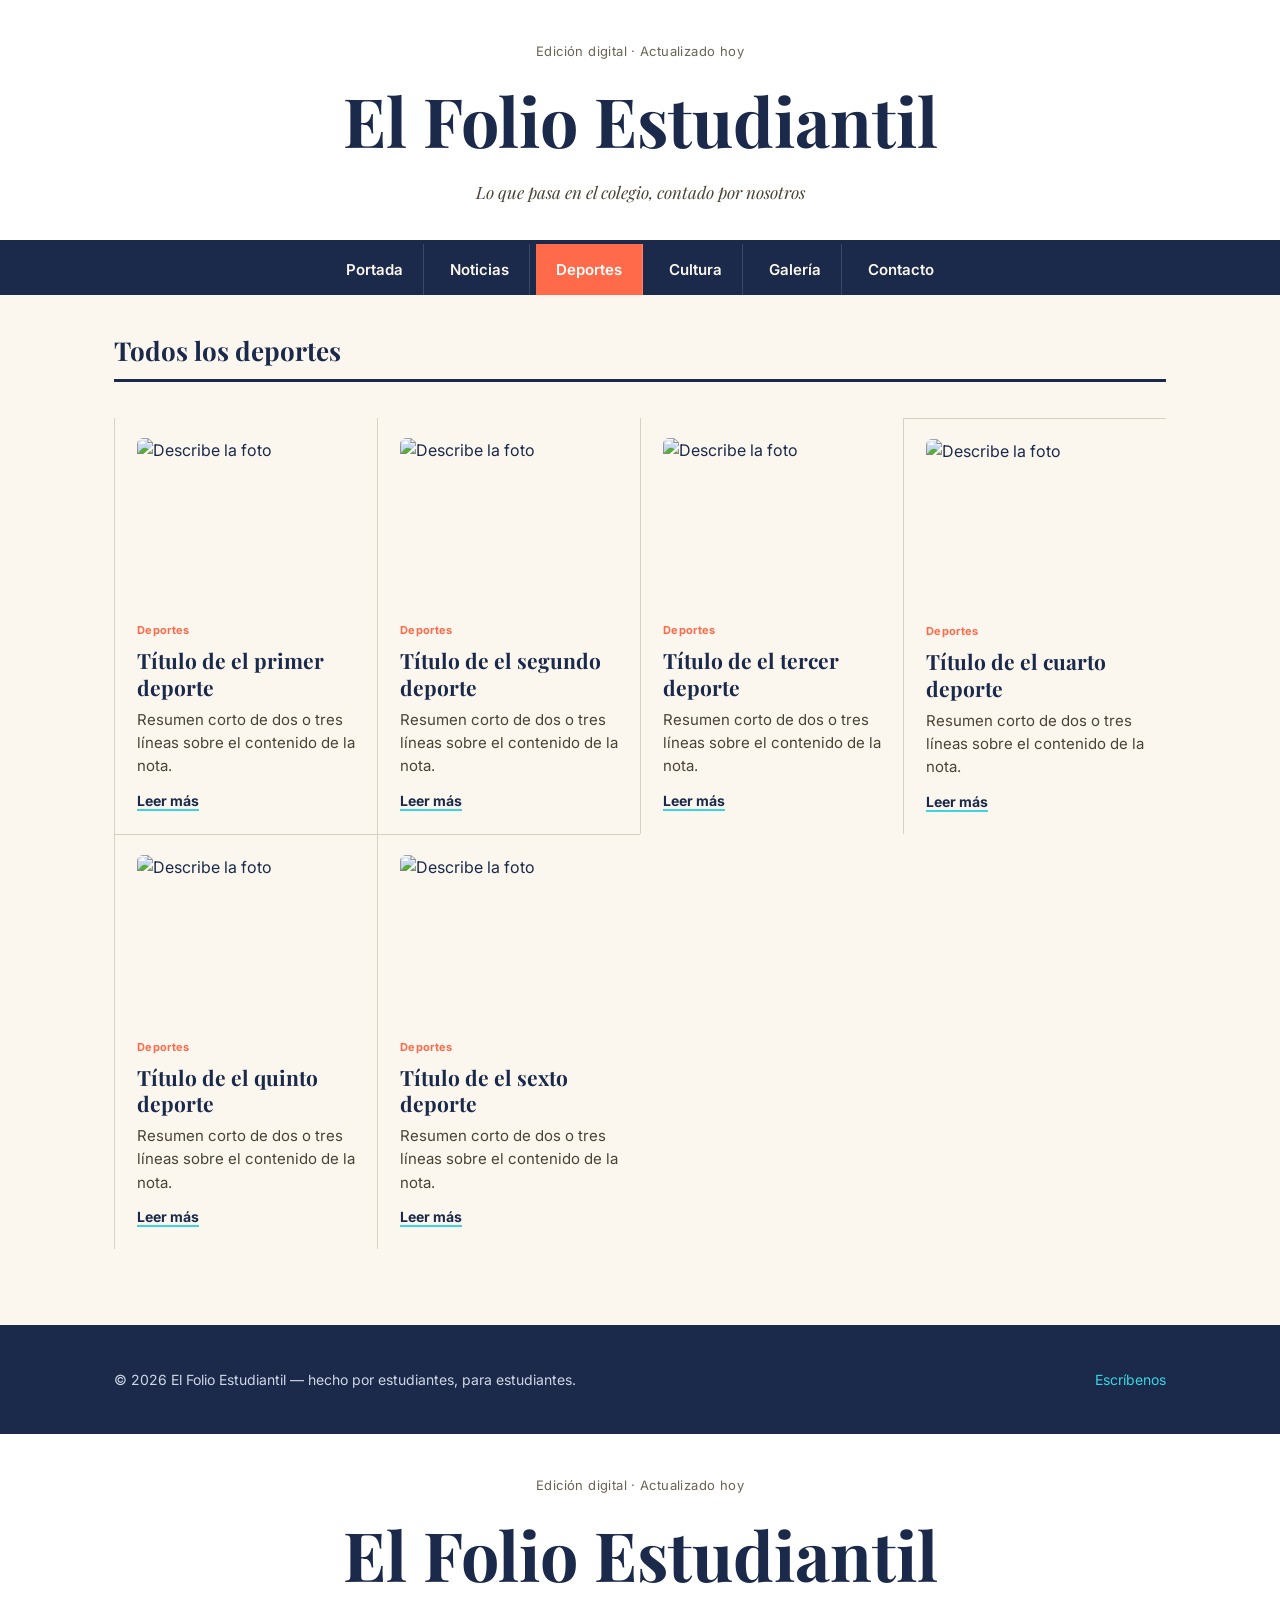
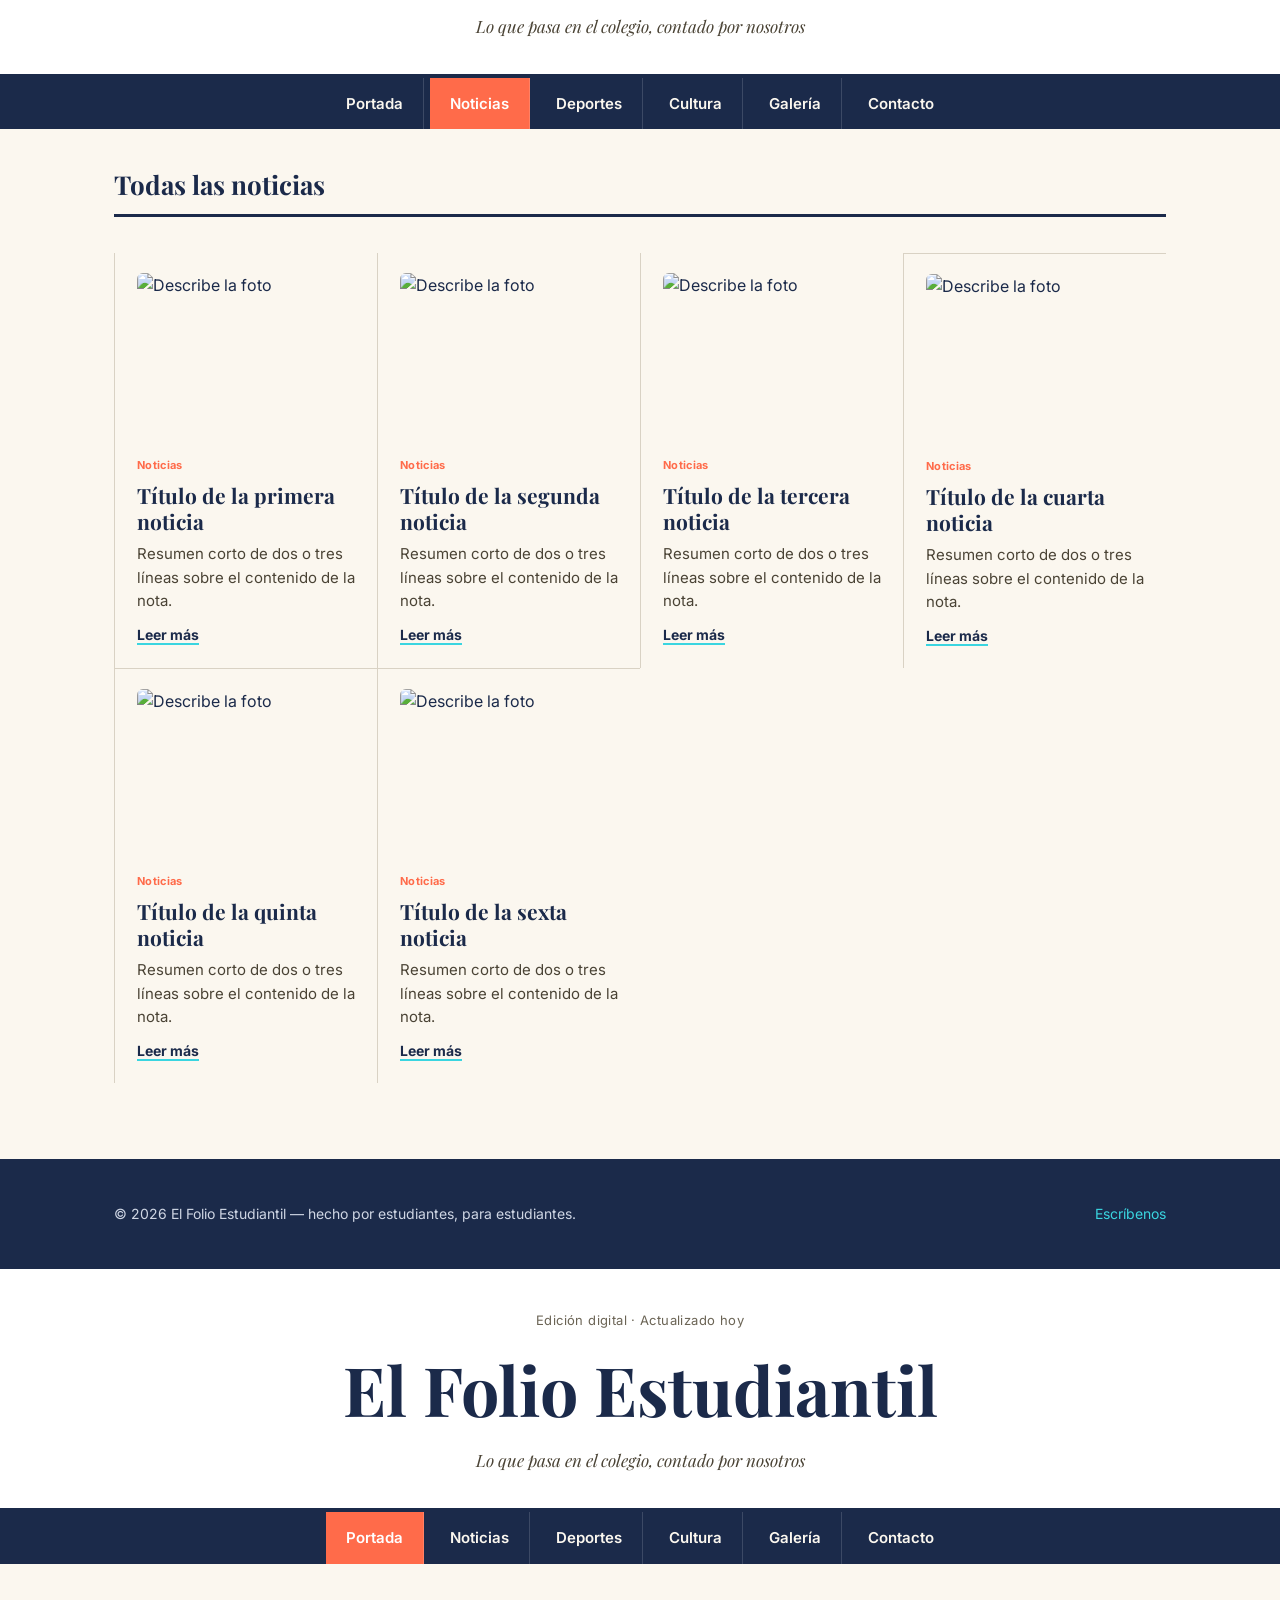
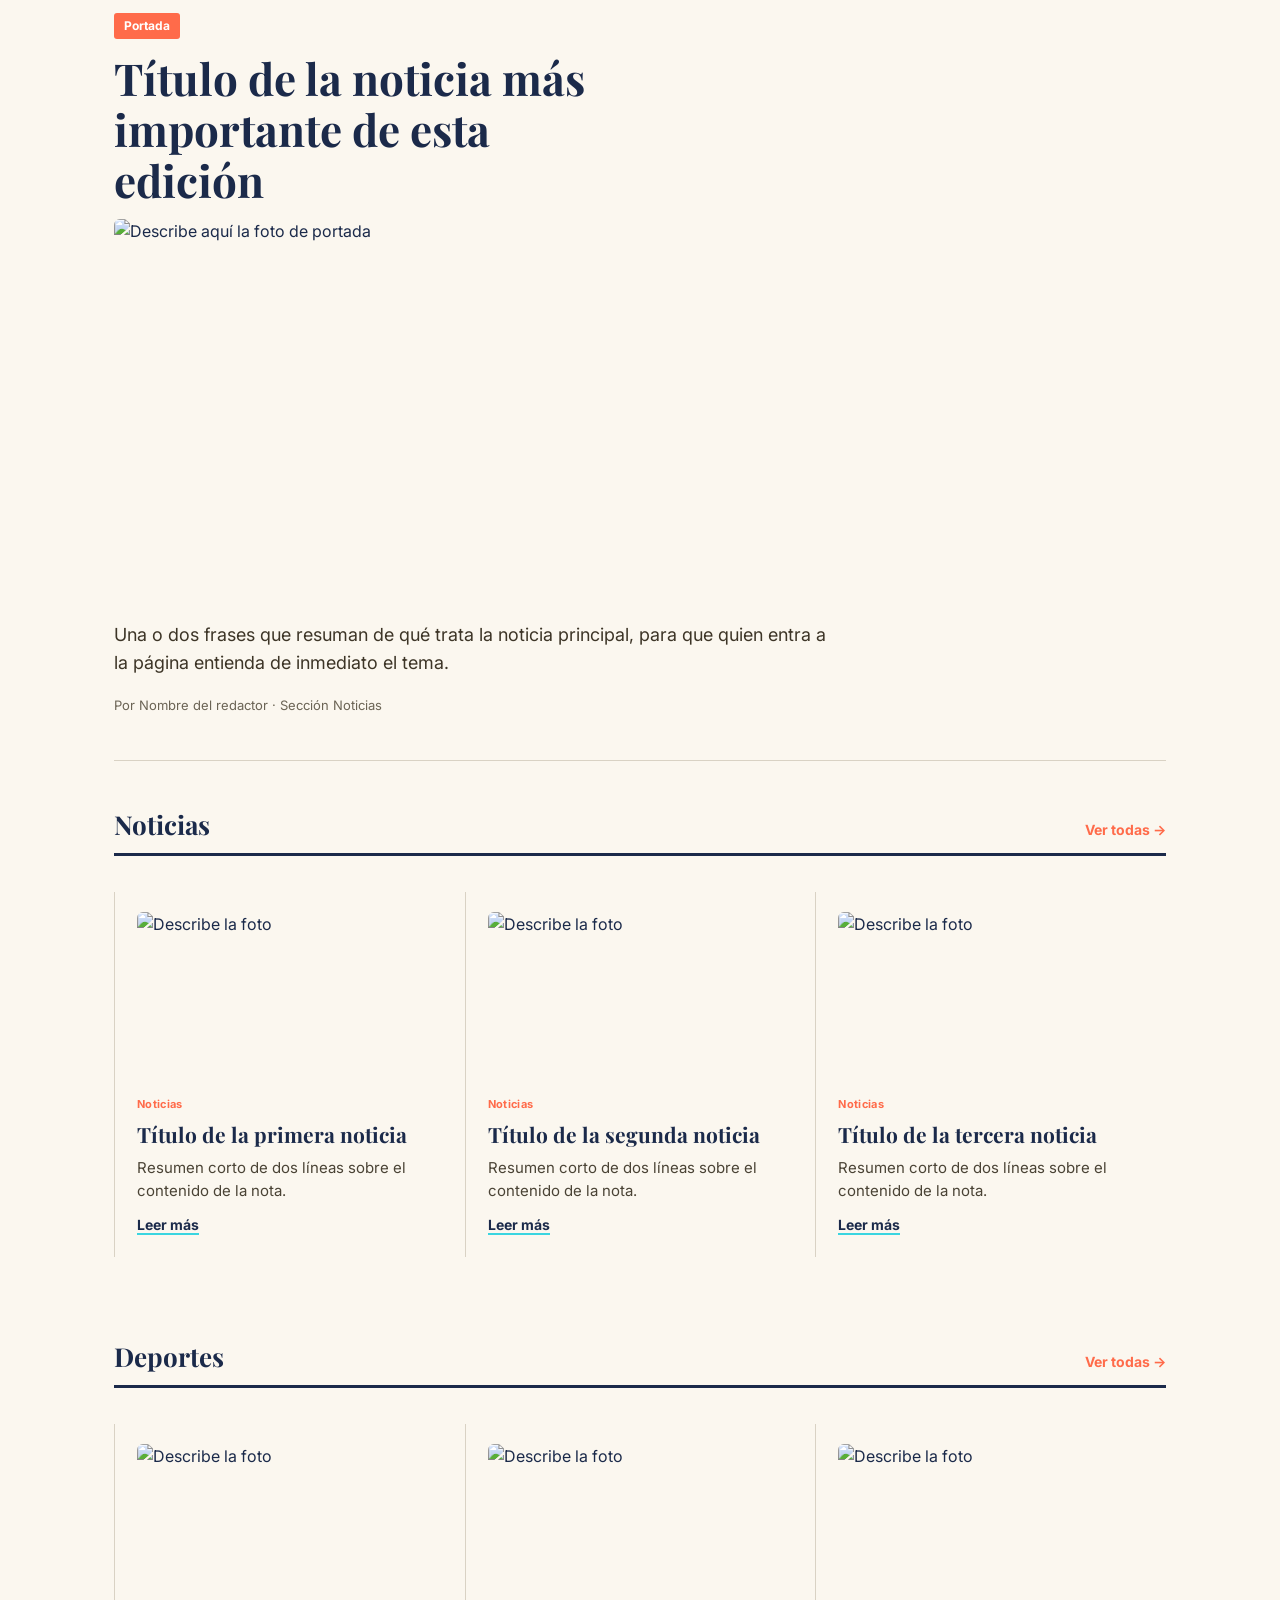
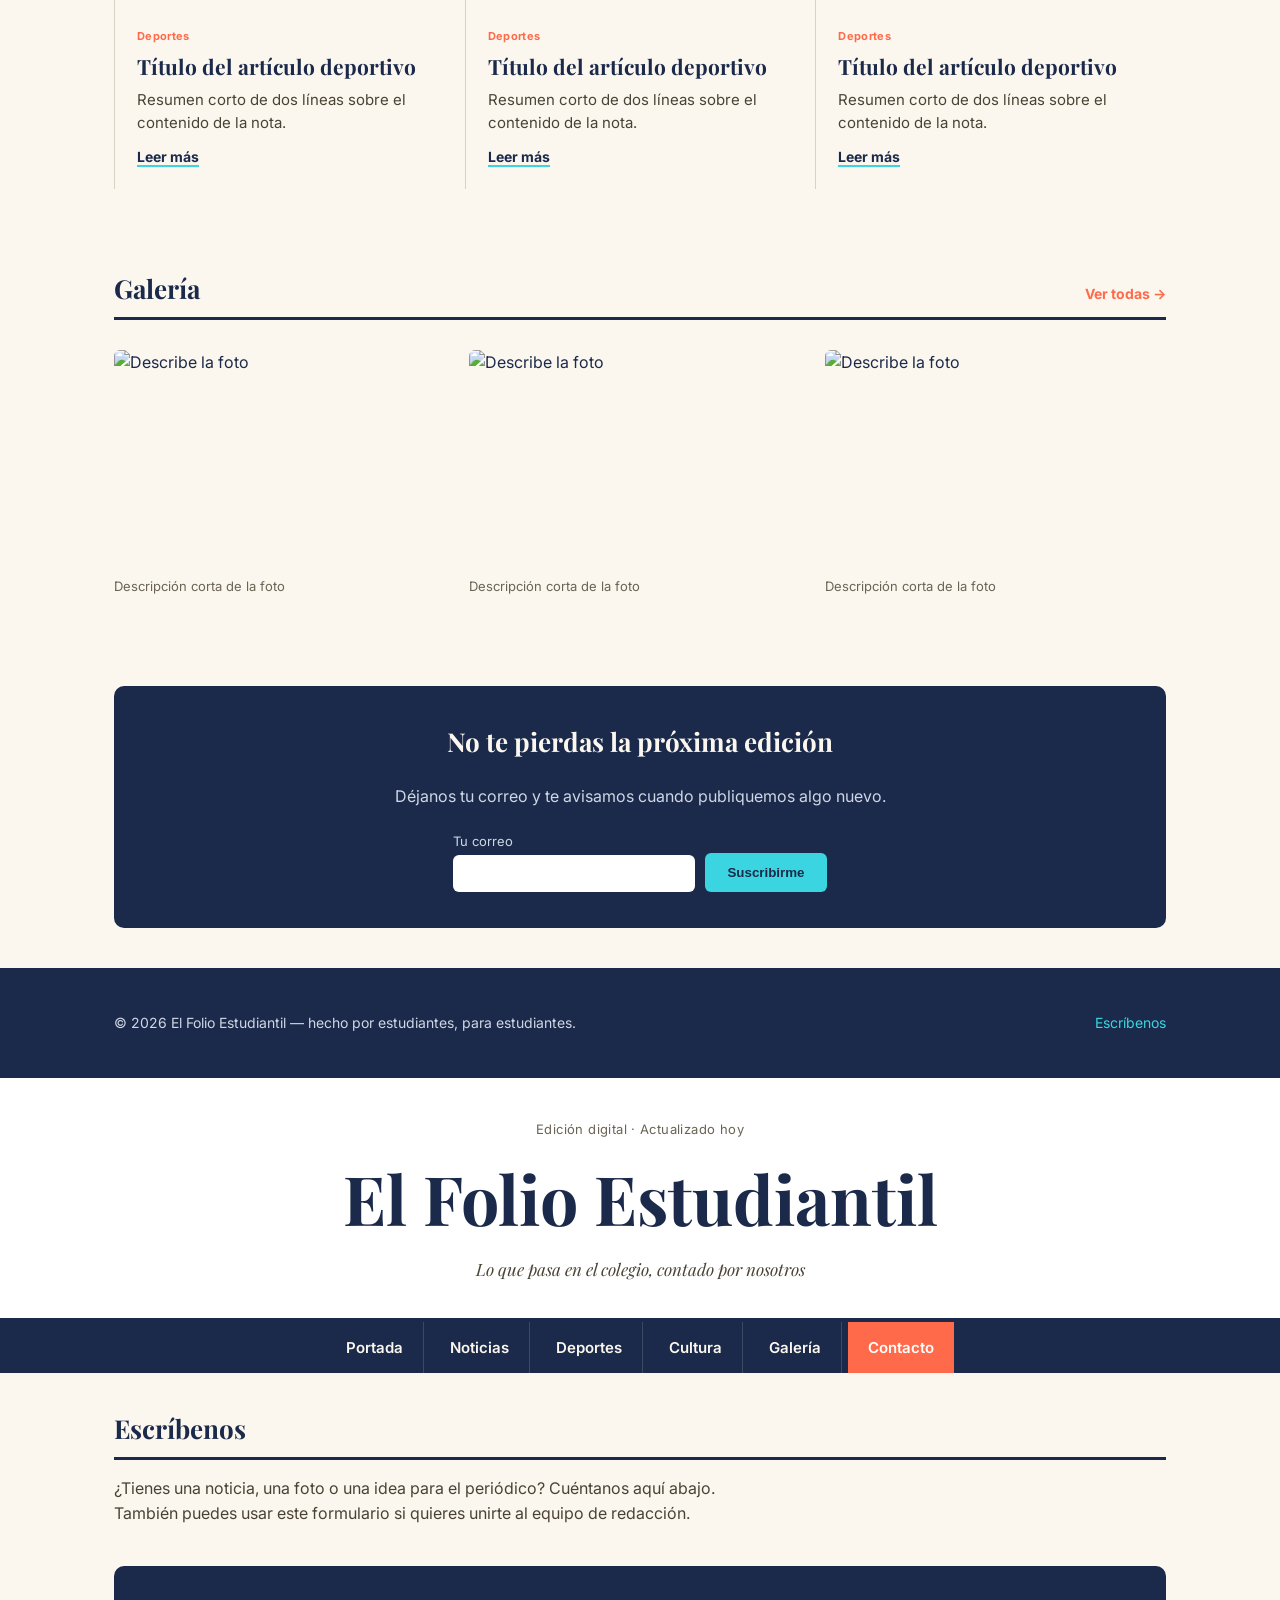
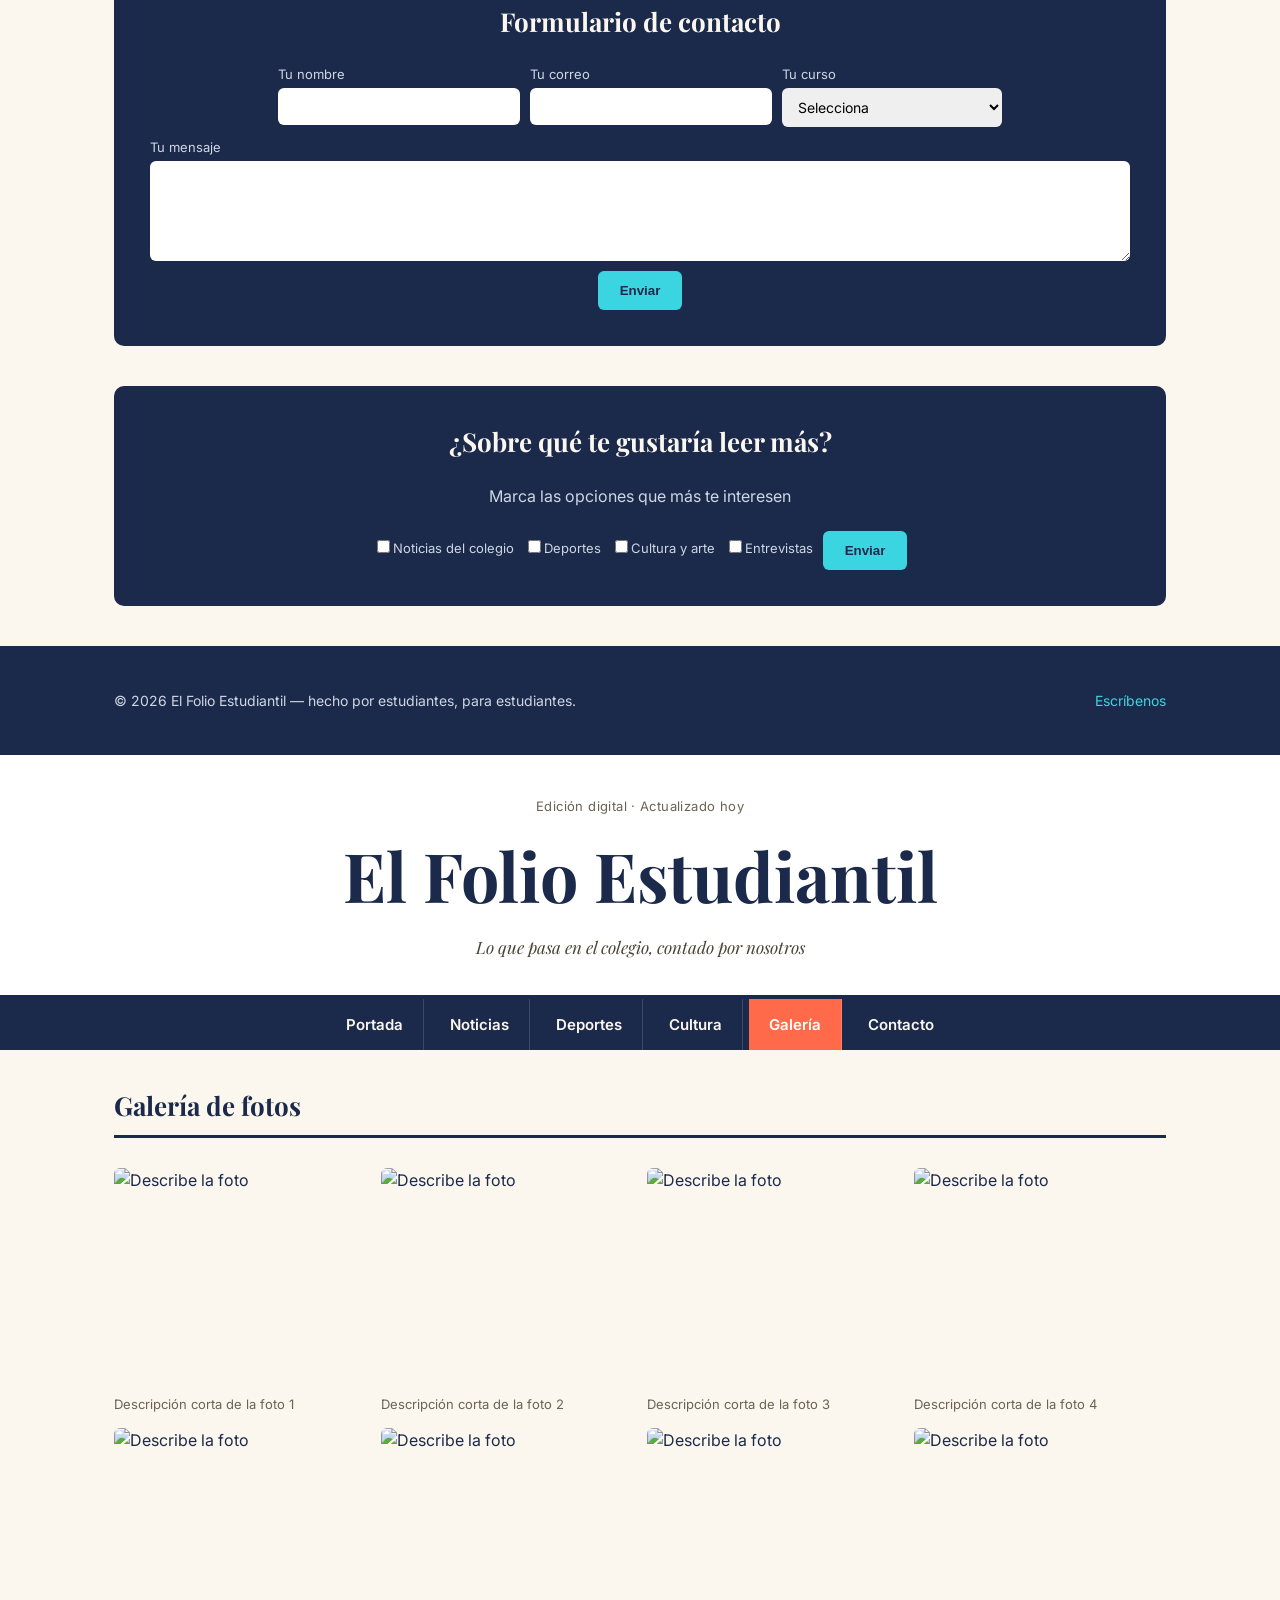
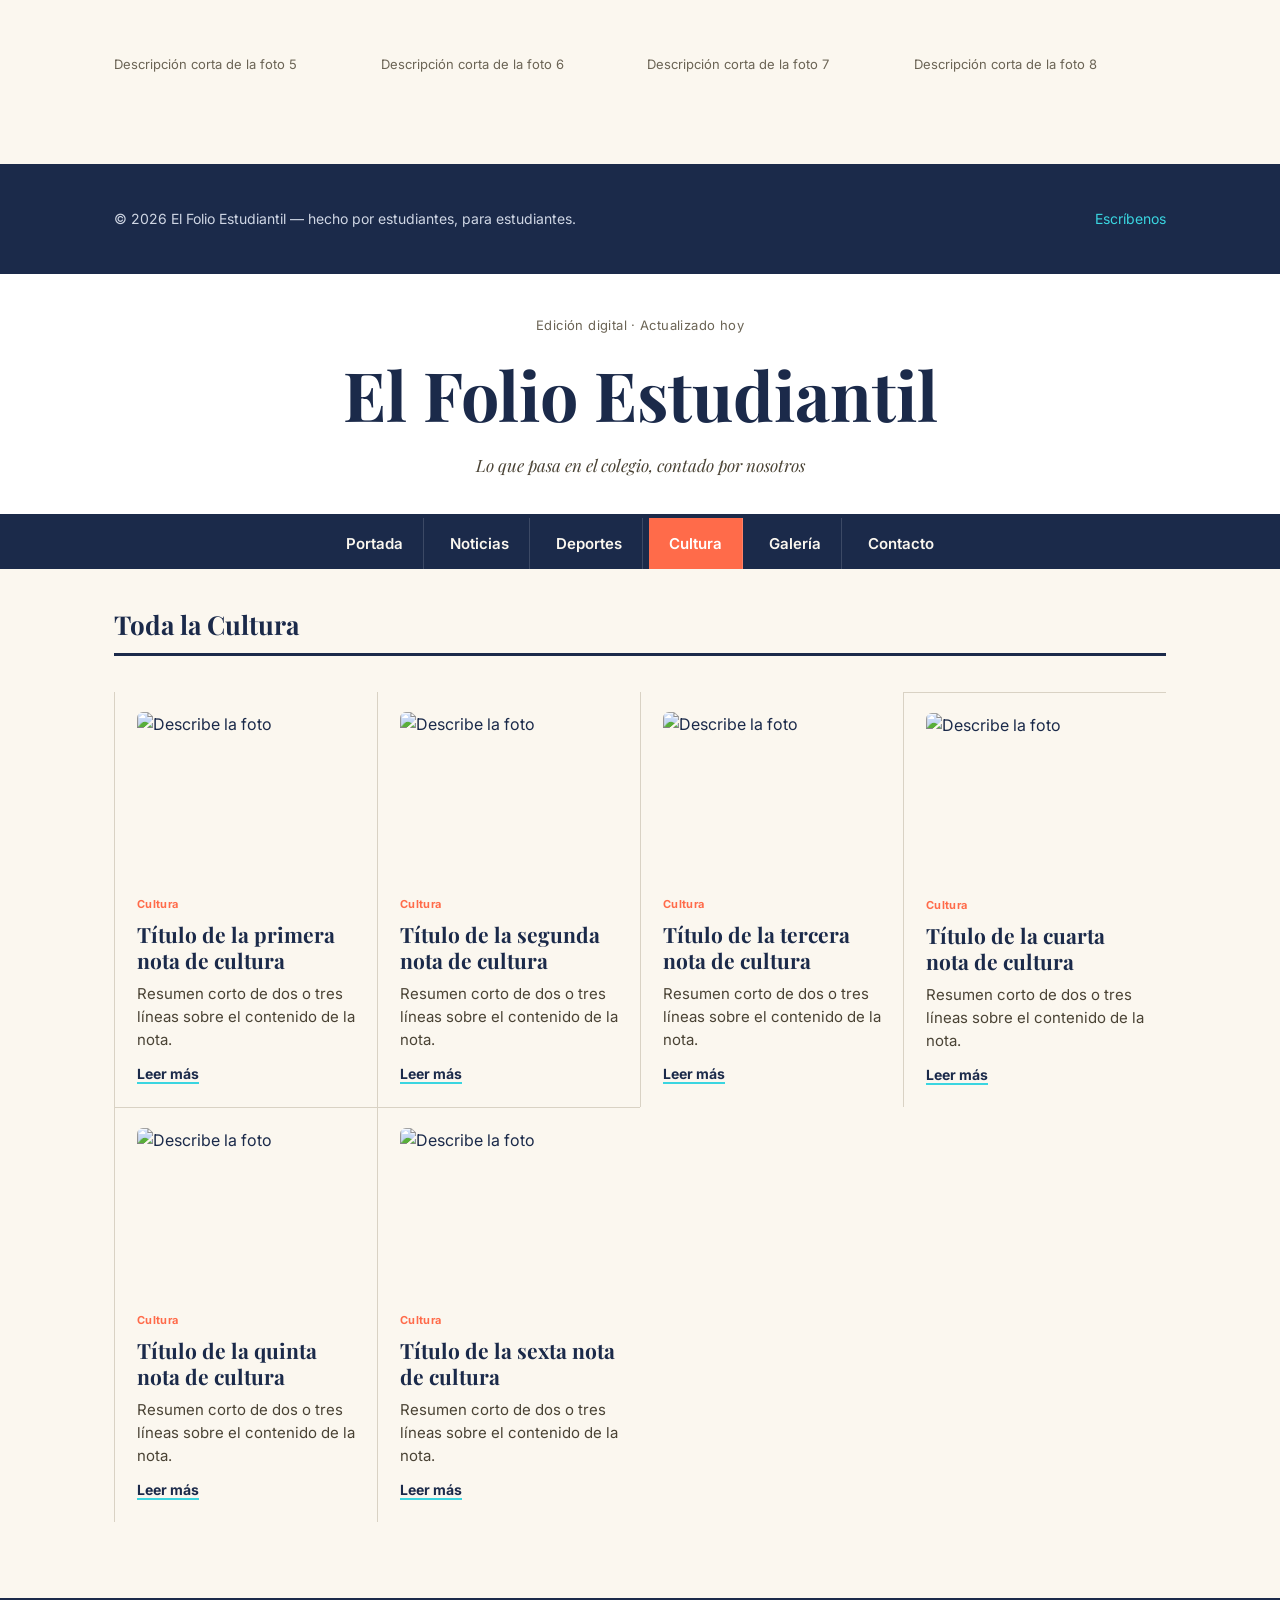
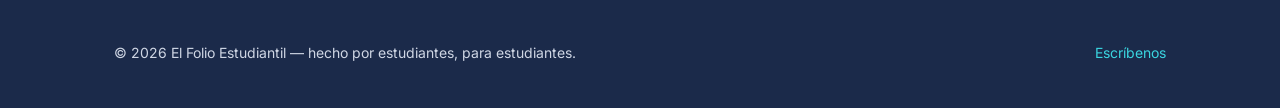
==== commit b7368641: "index.html" ====
--- a/index.html
+++ b/index.html
@@ -1,4 +1,3 @@
-
 <!DOCTYPE html>
 <html lang="es">
 <head>
@@ -111,7 +110,7 @@
 <head>
 <meta charset="UTF-8">
 <meta name="viewport" content="width=device-width, initial-scale=1.0">
-<title>Cultura — El Folio Estudiantil</title>
+<title>Noticias — El Folio Estudiantil</title>
 <link rel="preconnect" href="https://fonts.googleapis.com">
 <link href="https://fonts.googleapis.com/css2?family=Playfair+Display:ital,wght@0,700;1,600&family=Inter:wght@400;600;700&display=swap" rel="stylesheet">
 <link rel="stylesheet" href="styles.css">
@@ -129,9 +128,9 @@
   <nav class="secciones">
     <ul>
       <li><a href="index.html">Portada</a></li>
-      <li><a href="noticias.html">Noticias</a></li>
+      <li><a href="noticias.html" class="activo">Noticias</a></li>
       <li><a href="deportes.html">Deportes</a></li>
-      <li><a href="cultura.html" class="activo">Cultura</a></li>
+      <li><a href="cultura.html">Cultura</a></li>
       <li><a href="galeria.html">Galería</a></li>
       <li><a href="contacto.html">Contacto</a></li>
     </ul>
@@ -140,7 +139,7 @@
   <main class="contenedor">
 
     <div class="titulo-seccion" style="margin-top:36px;">
-      <h2>Toda la Cultura</h2>
+      <h2>Todas las noticias</h2>
     </div>
 
     <!-- =======================================================
@@ -152,49 +151,49 @@
     <div class="grid-articulos">
 
       <article class="tarjeta">
-        <img src="images/cultura1.jpg" alt="Describe la foto">
-        <span class="etiqueta">Cultura</span>
-        <h3>Título de la primera nota de cultura</h3>
-        <p>Resumen corto de dos o tres líneas sobre el contenido de la nota.</p>
-        <a class="leer-mas" href="#">Leer más</a>
-      </article>
-
-      <article class="tarjeta">
-        <img src="images/cultura2.jpg" alt="Describe la foto">
-        <span class="etiqueta">Cultura</span>
-        <h3>Título de la segunda nota de cultura</h3>
-        <p>Resumen corto de dos o tres líneas sobre el contenido de la nota.</p>
-        <a class="leer-mas" href="#">Leer más</a>
-      </article>
-
-      <article class="tarjeta">
-        <img src="images/cultura3.jpg" alt="Describe la foto">
-        <span class="etiqueta">Cultura</span>
-        <h3>Título de la tercera nota de cultura</h3>
-        <p>Resumen corto de dos o tres líneas sobre el contenido de la nota.</p>
-        <a class="leer-mas" href="#">Leer más</a>
-      </article>
-
-      <article class="tarjeta">
-        <img src="images/cultura4.jpg" alt="Describe la foto">
-        <span class="etiqueta">Cultura</span>
-        <h3>Título de la cuarta nota de cultura</h3>
-        <p>Resumen corto de dos o tres líneas sobre el contenido de la nota.</p>
-        <a class="leer-mas" href="#">Leer más</a>
-      </article>
-
-      <article class="tarjeta">
-        <img src="images/cultura5.jpg" alt="Describe la foto">
-        <span class="etiqueta">Cultura</span>
-        <h3>Título de la quinta nota de cultura</h3>
-        <p>Resumen corto de dos o tres líneas sobre el contenido de la nota.</p>
-        <a class="leer-mas" href="#">Leer más</a>
-      </article>
-
-      <article class="tarjeta">
-        <img src="images/cultura6.jpg" alt="Describe la foto">
-        <span class="etiqueta">Cultura</span>
-        <h3>Título de la sexta nota de cultura</h3>
+        <img src="images/noticia1.jpg" alt="Describe la foto">
+        <span class="etiqueta">Noticias</span>
+        <h3>Título de la primera noticia</h3>
+        <p>Resumen corto de dos o tres líneas sobre el contenido de la nota.</p>
+        <a class="leer-mas" href="#">Leer más</a>
+      </article>
+
+      <article class="tarjeta">
+        <img src="images/noticia2.jpg" alt="Describe la foto">
+        <span class="etiqueta">Noticias</span>
+        <h3>Título de la segunda noticia</h3>
+        <p>Resumen corto de dos o tres líneas sobre el contenido de la nota.</p>
+        <a class="leer-mas" href="#">Leer más</a>
+      </article>
+
+      <article class="tarjeta">
+        <img src="images/noticia3.jpg" alt="Describe la foto">
+        <span class="etiqueta">Noticias</span>
+        <h3>Título de la tercera noticia</h3>
+        <p>Resumen corto de dos o tres líneas sobre el contenido de la nota.</p>
+        <a class="leer-mas" href="#">Leer más</a>
+      </article>
+
+      <article class="tarjeta">
+        <img src="images/noticia4.jpg" alt="Describe la foto">
+        <span class="etiqueta">Noticias</span>
+        <h3>Título de la cuarta noticia</h3>
+        <p>Resumen corto de dos o tres líneas sobre el contenido de la nota.</p>
+        <a class="leer-mas" href="#">Leer más</a>
+      </article>
+
+      <article class="tarjeta">
+        <img src="images/noticia5.jpg" alt="Describe la foto">
+        <span class="etiqueta">Noticias</span>
+        <h3>Título de la quinta noticia</h3>
+        <p>Resumen corto de dos o tres líneas sobre el contenido de la nota.</p>
+        <a class="leer-mas" href="#">Leer más</a>
+      </article>
+
+      <article class="tarjeta">
+        <img src="images/noticia6.jpg" alt="Describe la foto">
+        <span class="etiqueta">Noticias</span>
+        <h3>Título de la sexta noticia</h3>
         <p>Resumen corto de dos o tres líneas sobre el contenido de la nota.</p>
         <a class="leer-mas" href="#">Leer más</a>
       </article>
@@ -203,6 +202,190 @@
 
   </main>
 
+  <footer>
+    <div class="contenedor">
+      <p>© 2026 El Folio Estudiantil — hecho por estudiantes, para estudiantes.</p>
+      <p><a href="contacto.html">Escríbenos</a></p>
+    </div>
+  </footer>
+
+</body>
+</html>
+
+<!DOCTYPE html>
+<html lang="es">
+<head>
+<meta charset="UTF-8">
+<meta name="viewport" content="width=device-width, initial-scale=1.0">
+<title>El Folio Estudiantil</title>
+<link rel="preconnect" href="https://fonts.googleapis.com">
+<link href="https://fonts.googleapis.com/css2?family=Playfair+Display:ital,wght@0,700;1,600&family=Inter:wght@400;600;700&display=swap" rel="stylesheet">
+<link rel="stylesheet" href="styles.css">
+</head>
+<body>
+
+  <!-- =========================================================
+       CABECERA (MASTHEAD)
+       EDITA AQUÍ: nombre del periódico, eslogan y fecha
+       ========================================================= -->
+  <header class="masthead">
+    <div class="contenedor">
+      <p class="fecha">Edición digital · Actualizado hoy</p>
+      <h1>El Folio Estudiantil</h1>
+      <p class="eslogan">Lo que pasa en el colegio, contado por nosotros</p>
+    </div>
+  </header>
+
+  <!-- =========================================================
+       NAVEGACIÓN — un link por cada página de sección
+       Para agregar una sección nueva: copia una <li> y crea el
+       archivo .html correspondiente.
+       ========================================================= -->
+  <nav class="secciones">
+    <ul>
+      <li><a href="index.html" class="activo">Portada</a></li>
+      <li><a href="noticias.html">Noticias</a></li>
+      <li><a href="deportes.html">Deportes</a></li>
+      <li><a href="cultura.html">Cultura</a></li>
+      <li><a href="galeria.html">Galería</a></li>
+      <li><a href="contacto.html">Contacto</a></li>
+    </ul>
+  </nav>
+
+  <main class="contenedor">
+
+    <!-- =======================================================
+         HISTORIA PRINCIPAL DE PORTADA
+         EDITA AQUÍ: pon la noticia más importante de la edición
+         ======================================================= -->
+    <section class="historia-principal">
+      <span class="etiqueta">Portada</span>
+      <h2>Título de la noticia más importante de esta edición</h2>
+      <!-- Reemplaza esta imagen por una foto real en la carpeta /images -->
+      <img src="images/portada.jpg" alt="Describe aquí la foto de portada">
+      <p class="bajada">
+        Una o dos frases que resuman de qué trata la noticia principal,
+        para que quien entra a la página entienda de inmediato el tema.
+      </p>
+      <p class="autor-linea">Por Nombre del redactor · Sección Noticias</p>
+    </section>
+
+    <!-- =======================================================
+         VISTA PREVIA: NOTICIAS
+         Copia una <article class="tarjeta"> para agregar otra nota.
+         El link "Leer más" debe apuntar a noticias.html
+         ======================================================= -->
+    <div class="titulo-seccion">
+      <h2>Noticias</h2>
+      <a href="noticias.html">Ver todas →</a>
+    </div>
+    <div class="grid-articulos">
+
+      <article class="tarjeta">
+        <img src="images/noticia1.jpg" alt="Describe la foto">
+        <span class="etiqueta">Noticias</span>
+        <h3>Título de la primera noticia</h3>
+        <p>Resumen corto de dos líneas sobre el contenido de la nota.</p>
+        <a class="leer-mas" href="noticias.html">Leer más</a>
+      </article>
+
+      <article class="tarjeta">
+        <img src="images/noticia2.jpg" alt="Describe la foto">
+        <span class="etiqueta">Noticias</span>
+        <h3>Título de la segunda noticia</h3>
+        <p>Resumen corto de dos líneas sobre el contenido de la nota.</p>
+        <a class="leer-mas" href="noticias.html">Leer más</a>
+      </article>
+
+      <article class="tarjeta">
+        <img src="images/noticia3.jpg" alt="Describe la foto">
+        <span class="etiqueta">Noticias</span>
+        <h3>Título de la tercera noticia</h3>
+        <p>Resumen corto de dos líneas sobre el contenido de la nota.</p>
+        <a class="leer-mas" href="noticias.html">Leer más</a>
+      </article>
+
+    </div>
+
+    <!-- =======================================================
+         VISTA PREVIA: DEPORTES
+         ======================================================= -->
+    <div class="titulo-seccion">
+      <h2>Deportes</h2>
+      <a href="deportes.html">Ver todas →</a>
+    </div>
+    <div class="grid-articulos">
+
+      <article class="tarjeta">
+        <img src="images/deporte1.jpg" alt="Describe la foto">
+        <span class="etiqueta">Deportes</span>
+        <h3>Título del artículo deportivo</h3>
+        <p>Resumen corto de dos líneas sobre el contenido de la nota.</p>
+        <a class="leer-mas" href="deportes.html">Leer más</a>
+      </article>
+
+      <article class="tarjeta">
+        <img src="images/deporte2.jpg" alt="Describe la foto">
+        <span class="etiqueta">Deportes</span>
+        <h3>Título del artículo deportivo</h3>
+        <p>Resumen corto de dos líneas sobre el contenido de la nota.</p>
+        <a class="leer-mas" href="deportes.html">Leer más</a>
+      </article>
+
+      <article class="tarjeta">
+        <img src="images/deporte3.jpg" alt="Describe la foto">
+        <span class="etiqueta">Deportes</span>
+        <h3>Título del artículo deportivo</h3>
+        <p>Resumen corto de dos líneas sobre el contenido de la nota.</p>
+        <a class="leer-mas" href="deportes.html">Leer más</a>
+      </article>
+
+    </div>
+
+    <!-- =======================================================
+         VISTA PREVIA: GALERÍA (3 fotos, el resto está en galeria.html)
+         ======================================================= -->
+    <div class="titulo-seccion">
+      <h2>Galería</h2>
+      <a href="galeria.html">Ver todas →</a>
+    </div>
+    <div class="grid-galeria">
+      <figure>
+        <img src="images/galeria1.jpg" alt="Describe la foto">
+        <figcaption>Descripción corta de la foto</figcaption>
+      </figure>
+      <figure>
+        <img src="images/galeria2.jpg" alt="Describe la foto">
+        <figcaption>Descripción corta de la foto</figcaption>
+      </figure>
+      <figure>
+        <img src="images/galeria3.jpg" alt="Describe la foto">
+        <figcaption>Descripción corta de la foto</figcaption>
+      </figure>
+    </div>
+
+    <!-- =======================================================
+         SUSCRIPCIÓN (esto reemplaza tu formulario original)
+         EDITA AQUÍ: "action" debe apuntar al script que procesa
+         el formulario en tu servidor.
+         ======================================================= -->
+    <section class="caja-formulario">
+      <h2>No te pierdas la próxima edición</h2>
+      <p>Déjanos tu correo y te avisamos cuando publiquemos algo nuevo.</p>
+      <form class="formulario" action="datos.php" method="POST">
+        <div class="campo">
+          <label for="femail">Tu correo</label>
+          <input type="email" id="femail" name="femail" required>
+        </div>
+        <button type="submit">Suscribirme</button>
+      </form>
+    </section>
+
+  </main>
+
+  <!-- =========================================================
+       PIE DE PÁGINA — repítelo igual en todas las páginas
+       ========================================================= -->
   <footer>
     <div class="contenedor">
       <p>© 2026 El Folio Estudiantil — hecho por estudiantes, para estudiantes.</p>
@@ -318,662 +501,6 @@
 </body>
 </html>
 
-/* =====================================================================
-   PERIÓDICO ESTUDIANTIL — HOJA DE ESTILOS PRINCIPAL
-   Este archivo se usa en TODAS las páginas (index, noticias, deportes,
-   cultura, galeria, contacto). Si cambias un color aquí, cambia en
-   todo el sitio a la vez.
-   ===================================================================== */
-
-/* ---------------------------------------------------------------------
-   1) VARIABLES DE COLOR Y TIPOGRAFÍA
-   EDITA AQUÍ para cambiar la paleta de todo el sitio de una sola vez.
-   --------------------------------------------------------------------- */
-:root{
-  --tinta:      #1B2A4A;   /* azul oscuro casi negro: texto y cabecera */
-  --papel:      #FBF7EF;   /* color de fondo tipo "papel periódico"   */
-  --turquesa:   #3AD5E0;   /* tu color original: acentos y links      */
-  --coral:      #FF6B4A;   /* etiquetas de sección / destacados        */
-  --dorado:     #E8B93A;   /* detalles pequeños, subrayados            */
-  --gris-linea: #D9D2C4;   /* líneas divisorias finas estilo diario    */
-  --blanco:     #FFFFFF;
-
-  --fuente-titular: "Playfair Display", Georgia, serif;
-  --fuente-texto:   "Inter", Arial, Helvetica, sans-serif;
-}
-
-/* ---------------------------------------------------------------------
-   2) BASE
-   --------------------------------------------------------------------- */
-*{ box-sizing:border-box; }
-
-body{
-  margin:0;
-  padding:0;
-  background:var(--papel);
-  color:var(--tinta);
-  font-family:var(--fuente-texto);
-  line-height:1.55;
-}
-
-a{ color:var(--tinta); text-decoration:none; }
-a:hover{ color:var(--turquesa); }
-
-img{ max-width:100%; display:block; border-radius:6px; }
-
-.contenedor{
-  max-width:1100px;
-  margin:0 auto;
-  padding:0 24px;
-}
-
-/* ---------------------------------------------------------------------
-   3) CABECERA / MASTHEAD
-   EDITA AQUÍ: el nombre del periódico, el eslogan y la fecha están
-   en el HTML de cada página, no aquí. Aquí solo se define el ESTILO.
-   --------------------------------------------------------------------- */
-.masthead{
-  border-bottom:4px solid var(--tinta);
-  background:var(--blanco);
-  padding:28px 0 18px;
-  text-align:center;
-}
-
-.masthead .fecha{
-  font-size:13px;
-  letter-spacing:0.03em;
-  color:#6b6455;
-  margin-bottom:6px;
-}
-
-.masthead h1{
-  font-family:var(--fuente-titular);
-  font-size:clamp(42px, 7vw, 68px);
-  margin:0;
-  font-weight:700;
-}
-
-.masthead .eslogan{
-  font-family:var(--fuente-titular);
-  font-style:italic;
-  font-size:17px;
-  color:#4a4335;
-  margin-top:6px;
-}
-
-/* NAVEGACIÓN — los links a cada sección */
-nav.secciones{
-  background:var(--tinta);
-}
-nav.secciones ul{
-  list-style:none;
-  display:flex;
-  justify-content:center;
-  flex-wrap:wrap;
-  gap:6px;
-  margin:0;
-  padding:0;
-  max-width:1100px;
-  margin:0 auto;
-}
-nav.secciones a{
-  display:block;
-  color:var(--papel);
-  padding:14px 20px;
-  font-size:15px;
-  font-weight:600;
-  border-right:1px solid rgba(255,255,255,0.15);
-}
-nav.secciones li:last-child a{ border-right:none; }
-nav.secciones a:hover{
-  background:var(--turquesa);
-  color:var(--tinta);
-}
-nav.secciones a.activo{
-  background:var(--coral);
-  color:var(--blanco);
-}
-
-/* ---------------------------------------------------------------------
-   4) HISTORIA PRINCIPAL (portada)
-   --------------------------------------------------------------------- */
-.historia-principal{
-  padding:48px 0 32px;
-  border-bottom:1px solid var(--gris-linea);
-}
-.historia-principal .etiqueta{
-  display:inline-block;
-  background:var(--coral);
-  color:var(--blanco);
-  font-size:12px;
-  font-weight:700;
-  padding:4px 10px;
-  border-radius:3px;
-  margin-bottom:14px;
-}
-.historia-principal h2{
-  font-family:var(--fuente-titular);
-  font-size:clamp(28px, 5vw, 44px);
-  margin:0 0 14px;
-  line-height:1.15;
-  max-width:18ch;
-}
-.historia-principal p.bajada{
-  font-size:18px;
-  color:#3d3527;
-  max-width:65ch;
-  margin-bottom:18px;
-}
-.historia-principal img{
-  width:100%;
-  height:380px;
-  object-fit:cover;
-  margin-bottom:22px;
-}
-.autor-linea{
-  font-size:13px;
-  color:#6b6455;
-}
-
-/* ---------------------------------------------------------------------
-   5) CUADRÍCULA DE ARTÍCULOS (tarjetas)
-   Se usa en index.html (vista previa) y en cada página de sección.
-   --------------------------------------------------------------------- */
-.grid-articulos{
-  display:grid;
-  grid-template-columns:repeat(auto-fit, minmax(260px, 1fr));
-  gap:0;
-  padding:36px 0;
-}
-.tarjeta{
-  padding:20px 22px;
-  border-top:1px solid var(--gris-linea);
-  border-left:1px solid var(--gris-linea);
-}
-.grid-articulos .tarjeta:nth-child(-n+3){
-  border-top:none;
-}
-.tarjeta img{
-  width:100%;
-  height:170px;
-  object-fit:cover;
-  margin-bottom:14px;
-}
-.tarjeta .etiqueta{
-  font-size:11px;
-  font-weight:700;
-  color:var(--coral);
-  letter-spacing:0.03em;
-  margin-bottom:8px;
-  display:block;
-}
-.tarjeta h3{
-  font-family:var(--fuente-titular);
-  font-size:21px;
-  margin:0 0 8px;
-  line-height:1.25;
-}
-.tarjeta p{
-  font-size:15px;
-  color:#4a4335;
-  margin:0 0 10px;
-}
-.tarjeta .leer-mas{
-  font-size:14px;
-  font-weight:700;
-  color:var(--tinta);
-  border-bottom:2px solid var(--turquesa);
-}
-
-/* título de cada bloque de sección, ej. "NOTICIAS" dentro del index */
-.titulo-seccion{
-  display:flex;
-  align-items:baseline;
-  justify-content:space-between;
-  border-bottom:3px solid var(--tinta);
-  padding-bottom:8px;
-  margin-top:44px;
-}
-.titulo-seccion h2{
-  font-family:var(--fuente-titular);
-  font-size:26px;
-  margin:0;
-}
-.titulo-seccion a{
-  font-size:14px;
-  font-weight:700;
-  color:var(--coral);
-}
-
-/* ---------------------------------------------------------------------
-   6) GALERÍA DE FOTOS
-   --------------------------------------------------------------------- */
-.grid-galeria{
-  display:grid;
-  grid-template-columns:repeat(auto-fit, minmax(200px, 1fr));
-  gap:14px;
-  padding:30px 0 50px;
-}
-.grid-galeria figure{
-  margin:0;
-}
-.grid-galeria img{
-  width:100%;
-  height:220px;
-  object-fit:cover;
-}
-.grid-galeria figcaption{
-  font-size:13px;
-  color:#6b6455;
-  margin-top:6px;
-}
-
-/* ---------------------------------------------------------------------
-   7) FORMULARIOS (suscripción / contacto)
-   --------------------------------------------------------------------- */
-.caja-formulario{
-  background:var(--tinta);
-  color:var(--papel);
-  border-radius:10px;
-  padding:36px;
-  margin:40px 0;
-  text-align:center;
-}
-.caja-formulario h2{
-  font-family:var(--fuente-titular);
-  font-size:26px;
-  margin-top:0;
-}
-.caja-formulario p{
-  color:#cfd6e4;
-  margin-bottom:22px;
-}
-form.formulario{
-  display:flex;
-  flex-wrap:wrap;
-  gap:10px;
-  justify-content:center;
-}
-form.formulario label{
-  display:block;
-  font-size:13px;
-  text-align:left;
-  margin-bottom:4px;
-  color:#cfd6e4;
-}
-form.formulario .campo{
-  display:flex;
-  flex-direction:column;
-  text-align:left;
-}
-form.formulario input[type="text"],
-form.formulario input[type="email"],
-form.formulario textarea,
-form.formulario select{
-  padding:10px 12px;
-  border-radius:6px;
-  border:none;
-  font-family:var(--fuente-texto);
-  font-size:14px;
-  min-width:220px;
-}
-form.formulario textarea{ min-height:100px; resize:vertical; }
-
-form.formulario button,
-form.formulario input[type="submit"]{
-  padding:12px 22px;
-  background:var(--turquesa);
-  border:none;
-  border-radius:6px;
-  color:var(--tinta);
-  font-weight:700;
-  cursor:pointer;
-  align-self:flex-end;
-}
-form.formulario button:hover,
-form.formulario input[type="submit"]:hover{
-  background:var(--dorado);
-}
-
-/* checklist tipo encuesta (viene de tu plantilla original) */
-.encuesta label{
-  display:block;
-  text-align:left;
-  margin:6px 0;
-  color:var(--papel);
-  font-size:14px;
-}
-
-/* ---------------------------------------------------------------------
-   8) PIE DE PÁGINA
-   --------------------------------------------------------------------- */
-footer{
-  background:var(--tinta);
-  color:#cfd6e4;
-  padding:30px 0;
-  margin-top:40px;
-  font-size:14px;
-}
-footer .contenedor{
-  display:flex;
-  justify-content:space-between;
-  flex-wrap:wrap;
-  gap:12px;
-}
-footer a{ color:var(--turquesa); }
-
-/* ---------------------------------------------------------------------
-   9) RESPONSIVE — pantallas pequeñas
-   --------------------------------------------------------------------- */
-@media (max-width:640px){
-  nav.secciones ul{ justify-content:flex-start; overflow-x:auto; }
-  .grid-articulos .tarjeta{ border-left:none; }
-  form.formulario button,
-  form.formulario input[type="submit"]{ align-self:stretch; }
-}
-
-/* Accesibilidad: respeta si el usuario pidió menos animaciones */
-@media (prefers-reduced-motion: reduce){
-  *{ animation:none !important; transition:none !important; }
-}
-
-/* foco visible para navegación con teclado */
-a:focus-visible, button:focus-visible, input:focus-visible, select:focus-visible{
-  outline:3px solid var(--dorado);
-  outline-offset:2px;
-}
-
-<!DOCTYPE html>
-<html lang="es">
-<head>
-<meta charset="UTF-8">
-<meta name="viewport" content="width=device-width, initial-scale=1.0">
-<title>Noticias — El Folio Estudiantil</title>
-<link rel="preconnect" href="https://fonts.googleapis.com">
-<link href="https://fonts.googleapis.com/css2?family=Playfair+Display:ital,wght@0,700;1,600&family=Inter:wght@400;600;700&display=swap" rel="stylesheet">
-<link rel="stylesheet" href="styles.css">
-</head>
-<body>
-
-  <header class="masthead">
-    <div class="contenedor">
-      <p class="fecha">Edición digital · Actualizado hoy</p>
-      <h1>El Folio Estudiantil</h1>
-      <p class="eslogan">Lo que pasa en el colegio, contado por nosotros</p>
-    </div>
-  </header>
-
-  <nav class="secciones">
-    <ul>
-      <li><a href="index.html">Portada</a></li>
-      <li><a href="noticias.html" class="activo">Noticias</a></li>
-      <li><a href="deportes.html">Deportes</a></li>
-      <li><a href="cultura.html">Cultura</a></li>
-      <li><a href="galeria.html">Galería</a></li>
-      <li><a href="contacto.html">Contacto</a></li>
-    </ul>
-  </nav>
-
-  <main class="contenedor">
-
-    <div class="titulo-seccion" style="margin-top:36px;">
-      <h2>Todas las noticias</h2>
-    </div>
-
-    <!-- =======================================================
-         PARA AGREGAR UNA NOTICIA NUEVA: copia todo el bloque
-         <article class="tarjeta"> ... </article> y pégalo antes
-         de que cierre </div> (grid-articulos). Cambia la imagen,
-         el título, el resumen y el link.
-         ======================================================= -->
-    <div class="grid-articulos">
-
-      <article class="tarjeta">
-        <img src="images/noticia1.jpg" alt="Describe la foto">
-        <span class="etiqueta">Noticias</span>
-        <h3>Título de la primera noticia</h3>
-        <p>Resumen corto de dos o tres líneas sobre el contenido de la nota.</p>
-        <a class="leer-mas" href="#">Leer más</a>
-      </article>
-
-      <article class="tarjeta">
-        <img src="images/noticia2.jpg" alt="Describe la foto">
-        <span class="etiqueta">Noticias</span>
-        <h3>Título de la segunda noticia</h3>
-        <p>Resumen corto de dos o tres líneas sobre el contenido de la nota.</p>
-        <a class="leer-mas" href="#">Leer más</a>
-      </article>
-
-      <article class="tarjeta">
-        <img src="images/noticia3.jpg" alt="Describe la foto">
-        <span class="etiqueta">Noticias</span>
-        <h3>Título de la tercera noticia</h3>
-        <p>Resumen corto de dos o tres líneas sobre el contenido de la nota.</p>
-        <a class="leer-mas" href="#">Leer más</a>
-      </article>
-
-      <article class="tarjeta">
-        <img src="images/noticia4.jpg" alt="Describe la foto">
-        <span class="etiqueta">Noticias</span>
-        <h3>Título de la cuarta noticia</h3>
-        <p>Resumen corto de dos o tres líneas sobre el contenido de la nota.</p>
-        <a class="leer-mas" href="#">Leer más</a>
-      </article>
-
-      <article class="tarjeta">
-        <img src="images/noticia5.jpg" alt="Describe la foto">
-        <span class="etiqueta">Noticias</span>
-        <h3>Título de la quinta noticia</h3>
-        <p>Resumen corto de dos o tres líneas sobre el contenido de la nota.</p>
-        <a class="leer-mas" href="#">Leer más</a>
-      </article>
-
-      <article class="tarjeta">
-        <img src="images/noticia6.jpg" alt="Describe la foto">
-        <span class="etiqueta">Noticias</span>
-        <h3>Título de la sexta noticia</h3>
-        <p>Resumen corto de dos o tres líneas sobre el contenido de la nota.</p>
-        <a class="leer-mas" href="#">Leer más</a>
-      </article>
-
-    </div>
-
-  </main>
-
-  <footer>
-    <div class="contenedor">
-      <p>© 2026 El Folio Estudiantil — hecho por estudiantes, para estudiantes.</p>
-      <p><a href="contacto.html">Escríbenos</a></p>
-    </div>
-  </footer>
-
-</body>
-</html>
-
-<!DOCTYPE html>
-<html lang="es">
-<head>
-<meta charset="UTF-8">
-<meta name="viewport" content="width=device-width, initial-scale=1.0">
-<title>El Folio Estudiantil</title>
-<link rel="preconnect" href="https://fonts.googleapis.com">
-<link href="https://fonts.googleapis.com/css2?family=Playfair+Display:ital,wght@0,700;1,600&family=Inter:wght@400;600;700&display=swap" rel="stylesheet">
-<link rel="stylesheet" href="styles.css">
-</head>
-<body>
-
-  <!-- =========================================================
-       CABECERA (MASTHEAD)
-       EDITA AQUÍ: nombre del periódico, eslogan y fecha
-       ========================================================= -->
-  <header class="masthead">
-    <div class="contenedor">
-      <p class="fecha">Edición digital · Actualizado hoy</p>
-      <h1>El Folio Estudiantil</h1>
-      <p class="eslogan">Lo que pasa en el colegio, contado por nosotros</p>
-    </div>
-  </header>
-
-  <!-- =========================================================
-       NAVEGACIÓN — un link por cada página de sección
-       Para agregar una sección nueva: copia una <li> y crea el
-       archivo .html correspondiente.
-       ========================================================= -->
-  <nav class="secciones">
-    <ul>
-      <li><a href="index.html" class="activo">Portada</a></li>
-      <li><a href="noticias.html">Noticias</a></li>
-      <li><a href="deportes.html">Deportes</a></li>
-      <li><a href="cultura.html">Cultura</a></li>
-      <li><a href="galeria.html">Galería</a></li>
-      <li><a href="contacto.html">Contacto</a></li>
-    </ul>
-  </nav>
-
-  <main class="contenedor">
-
-    <!-- =======================================================
-         HISTORIA PRINCIPAL DE PORTADA
-         EDITA AQUÍ: pon la noticia más importante de la edición
-         ======================================================= -->
-    <section class="historia-principal">
-      <span class="etiqueta">Portada</span>
-      <h2>Título de la noticia más importante de esta edición</h2>
-      <!-- Reemplaza esta imagen por una foto real en la carpeta /images -->
-      <img src="images/portada.jpg" alt="Describe aquí la foto de portada">
-      <p class="bajada">
-        Una o dos frases que resuman de qué trata la noticia principal,
-        para que quien entra a la página entienda de inmediato el tema.
-      </p>
-      <p class="autor-linea">Por Nombre del redactor · Sección Noticias</p>
-    </section>
-
-    <!-- =======================================================
-         VISTA PREVIA: NOTICIAS
-         Copia una <article class="tarjeta"> para agregar otra nota.
-         El link "Leer más" debe apuntar a noticias.html
-         ======================================================= -->
-    <div class="titulo-seccion">
-      <h2>Noticias</h2>
-      <a href="noticias.html">Ver todas →</a>
-    </div>
-    <div class="grid-articulos">
-
-      <article class="tarjeta">
-        <img src="images/noticia1.jpg" alt="Describe la foto">
-        <span class="etiqueta">Noticias</span>
-        <h3>Título de la primera noticia</h3>
-        <p>Resumen corto de dos líneas sobre el contenido de la nota.</p>
-        <a class="leer-mas" href="noticias.html">Leer más</a>
-      </article>
-
-      <article class="tarjeta">
-        <img src="images/noticia2.jpg" alt="Describe la foto">
-        <span class="etiqueta">Noticias</span>
-        <h3>Título de la segunda noticia</h3>
-        <p>Resumen corto de dos líneas sobre el contenido de la nota.</p>
-        <a class="leer-mas" href="noticias.html">Leer más</a>
-      </article>
-
-      <article class="tarjeta">
-        <img src="images/noticia3.jpg" alt="Describe la foto">
-        <span class="etiqueta">Noticias</span>
-        <h3>Título de la tercera noticia</h3>
-        <p>Resumen corto de dos líneas sobre el contenido de la nota.</p>
-        <a class="leer-mas" href="noticias.html">Leer más</a>
-      </article>
-
-    </div>
-
-    <!-- =======================================================
-         VISTA PREVIA: DEPORTES
-         ======================================================= -->
-    <div class="titulo-seccion">
-      <h2>Deportes</h2>
-      <a href="deportes.html">Ver todas →</a>
-    </div>
-    <div class="grid-articulos">
-
-      <article class="tarjeta">
-        <img src="images/deporte1.jpg" alt="Describe la foto">
-        <span class="etiqueta">Deportes</span>
-        <h3>Título del artículo deportivo</h3>
-        <p>Resumen corto de dos líneas sobre el contenido de la nota.</p>
-        <a class="leer-mas" href="deportes.html">Leer más</a>
-      </article>
-
-      <article class="tarjeta">
-        <img src="images/deporte2.jpg" alt="Describe la foto">
-        <span class="etiqueta">Deportes</span>
-        <h3>Título del artículo deportivo</h3>
-        <p>Resumen corto de dos líneas sobre el contenido de la nota.</p>
-        <a class="leer-mas" href="deportes.html">Leer más</a>
-      </article>
-
-      <article class="tarjeta">
-        <img src="images/deporte3.jpg" alt="Describe la foto">
-        <span class="etiqueta">Deportes</span>
-        <h3>Título del artículo deportivo</h3>
-        <p>Resumen corto de dos líneas sobre el contenido de la nota.</p>
-        <a class="leer-mas" href="deportes.html">Leer más</a>
-      </article>
-
-    </div>
-
-    <!-- =======================================================
-         VISTA PREVIA: GALERÍA (3 fotos, el resto está en galeria.html)
-         ======================================================= -->
-    <div class="titulo-seccion">
-      <h2>Galería</h2>
-      <a href="galeria.html">Ver todas →</a>
-    </div>
-    <div class="grid-galeria">
-      <figure>
-        <img src="images/galeria1.jpg" alt="Describe la foto">
-        <figcaption>Descripción corta de la foto</figcaption>
-      </figure>
-      <figure>
-        <img src="images/galeria2.jpg" alt="Describe la foto">
-        <figcaption>Descripción corta de la foto</figcaption>
-      </figure>
-      <figure>
-        <img src="images/galeria3.jpg" alt="Describe la foto">
-        <figcaption>Descripción corta de la foto</figcaption>
-      </figure>
-    </div>
-
-    <!-- =======================================================
-         SUSCRIPCIÓN (esto reemplaza tu formulario original)
-         EDITA AQUÍ: "action" debe apuntar al script que procesa
-         el formulario en tu servidor.
-         ======================================================= -->
-    <section class="caja-formulario">
-      <h2>No te pierdas la próxima edición</h2>
-      <p>Déjanos tu correo y te avisamos cuando publiquemos algo nuevo.</p>
-      <form class="formulario" action="datos.php" method="POST">
-        <div class="campo">
-          <label for="femail">Tu correo</label>
-          <input type="email" id="femail" name="femail" required>
-        </div>
-        <button type="submit">Suscribirme</button>
-      </form>
-    </section>
-
-  </main>
-
-  <!-- =========================================================
-       PIE DE PÁGINA — repítelo igual en todas las páginas
-       ========================================================= -->
-  <footer>
-    <div class="contenedor">
-      <p>© 2026 El Folio Estudiantil — hecho por estudiantes, para estudiantes.</p>
-      <p><a href="contacto.html">Escríbenos</a></p>
-    </div>
-  </footer>
-
-</body>
-</html>
-
 <!DOCTYPE html>
 <html lang="es">
 <head>
@@ -1073,3 +600,110 @@
 
 </body>
 </html>
+
+<!DOCTYPE html>
+<html lang="es">
+<head>
+<meta charset="UTF-8">
+<meta name="viewport" content="width=device-width, initial-scale=1.0">
+<title>Cultura — El Folio Estudiantil</title>
+<link rel="preconnect" href="https://fonts.googleapis.com">
+<link href="https://fonts.googleapis.com/css2?family=Playfair+Display:ital,wght@0,700;1,600&family=Inter:wght@400;600;700&display=swap" rel="stylesheet">
+<link rel="stylesheet" href="styles.css">
+</head>
+<body>
+
+  <header class="masthead">
+    <div class="contenedor">
+      <p class="fecha">Edición digital · Actualizado hoy</p>
+      <h1>El Folio Estudiantil</h1>
+      <p class="eslogan">Lo que pasa en el colegio, contado por nosotros</p>
+    </div>
+  </header>
+
+  <nav class="secciones">
+    <ul>
+      <li><a href="index.html">Portada</a></li>
+      <li><a href="noticias.html">Noticias</a></li>
+      <li><a href="deportes.html">Deportes</a></li>
+      <li><a href="cultura.html" class="activo">Cultura</a></li>
+      <li><a href="galeria.html">Galería</a></li>
+      <li><a href="contacto.html">Contacto</a></li>
+    </ul>
+  </nav>
+
+  <main class="contenedor">
+
+    <div class="titulo-seccion" style="margin-top:36px;">
+      <h2>Toda la Cultura</h2>
+    </div>
+
+    <!-- =======================================================
+         PARA AGREGAR UNA NOTICIA NUEVA: copia todo el bloque
+         <article class="tarjeta"> ... </article> y pégalo antes
+         de que cierre </div> (grid-articulos). Cambia la imagen,
+         el título, el resumen y el link.
+         ======================================================= -->
+    <div class="grid-articulos">
+
+      <article class="tarjeta">
+        <img src="images/cultura1.jpg" alt="Describe la foto">
+        <span class="etiqueta">Cultura</span>
+        <h3>Título de la primera nota de cultura</h3>
+        <p>Resumen corto de dos o tres líneas sobre el contenido de la nota.</p>
+        <a class="leer-mas" href="#">Leer más</a>
+      </article>
+
+      <article class="tarjeta">
+        <img src="images/cultura2.jpg" alt="Describe la foto">
+        <span class="etiqueta">Cultura</span>
+        <h3>Título de la segunda nota de cultura</h3>
+        <p>Resumen corto de dos o tres líneas sobre el contenido de la nota.</p>
+        <a class="leer-mas" href="#">Leer más</a>
+      </article>
+
+      <article class="tarjeta">
+        <img src="images/cultura3.jpg" alt="Describe la foto">
+        <span class="etiqueta">Cultura</span>
+        <h3>Título de la tercera nota de cultura</h3>
+        <p>Resumen corto de dos o tres líneas sobre el contenido de la nota.</p>
+        <a class="leer-mas" href="#">Leer más</a>
+      </article>
+
+      <article class="tarjeta">
+        <img src="images/cultura4.jpg" alt="Describe la foto">
+        <span class="etiqueta">Cultura</span>
+        <h3>Título de la cuarta nota de cultura</h3>
+        <p>Resumen corto de dos o tres líneas sobre el contenido de la nota.</p>
+        <a class="leer-mas" href="#">Leer más</a>
+      </article>
+
+      <article class="tarjeta">
+        <img src="images/cultura5.jpg" alt="Describe la foto">
+        <span class="etiqueta">Cultura</span>
+        <h3>Título de la quinta nota de cultura</h3>
+        <p>Resumen corto de dos o tres líneas sobre el contenido de la nota.</p>
+        <a class="leer-mas" href="#">Leer más</a>
+      </article>
+
+      <article class="tarjeta">
+        <img src="images/cultura6.jpg" alt="Describe la foto">
+        <span class="etiqueta">Cultura</span>
+        <h3>Título de la sexta nota de cultura</h3>
+        <p>Resumen corto de dos o tres líneas sobre el contenido de la nota.</p>
+        <a class="leer-mas" href="#">Leer más</a>
+      </article>
+
+    </div>
+
+  </main>
+
+  <footer>
+    <div class="contenedor">
+      <p>© 2026 El Folio Estudiantil — hecho por estudiantes, para estudiantes.</p>
+      <p><a href="contacto.html">Escríbenos</a></p>
+    </div>
+  </footer>
+
+</body>
+</html>
--- a/styles.css
+++ b/styles.css
@@ -0,0 +1,364 @@
+/* =====================================================================
+   PERIÓDICO ESTUDIANTIL — HOJA DE ESTILOS PRINCIPAL
+   Este archivo se usa en TODAS las páginas (index, noticias, deportes,
+   cultura, galeria, contacto). Si cambias un color aquí, cambia en
+   todo el sitio a la vez.
+   ===================================================================== */
+
+/* ---------------------------------------------------------------------
+   1) VARIABLES DE COLOR Y TIPOGRAFÍA
+   EDITA AQUÍ para cambiar la paleta de todo el sitio de una sola vez.
+   --------------------------------------------------------------------- */
+:root{
+  --tinta:      #1B2A4A;   /* azul oscuro casi negro: texto y cabecera */
+  --papel:      #FBF7EF;   /* color de fondo tipo "papel periódico"   */
+  --turquesa:   #3AD5E0;   /* tu color original: acentos y links      */
+  --coral:      #FF6B4A;   /* etiquetas de sección / destacados        */
+  --dorado:     #E8B93A;   /* detalles pequeños, subrayados            */
+  --gris-linea: #D9D2C4;   /* líneas divisorias finas estilo diario    */
+  --blanco:     #FFFFFF;
+
+  --fuente-titular: "Playfair Display", Georgia, serif;
+  --fuente-texto:   "Inter", Arial, Helvetica, sans-serif;
+}
+
+/* ---------------------------------------------------------------------
+   2) BASE
+   --------------------------------------------------------------------- */
+*{ box-sizing:border-box; }
+
+body{
+  margin:0;
+  padding:0;
+  background:var(--papel);
+  color:var(--tinta);
+  font-family:var(--fuente-texto);
+  line-height:1.55;
+}
+
+a{ color:var(--tinta); text-decoration:none; }
+a:hover{ color:var(--turquesa); }
+
+img{ max-width:100%; display:block; border-radius:6px; }
+
+.contenedor{
+  max-width:1100px;
+  margin:0 auto;
+  padding:0 24px;
+}
+
+/* ---------------------------------------------------------------------
+   3) CABECERA / MASTHEAD
+   EDITA AQUÍ: el nombre del periódico, el eslogan y la fecha están
+   en el HTML de cada página, no aquí. Aquí solo se define el ESTILO.
+   --------------------------------------------------------------------- */
+.masthead{
+  border-bottom:4px solid var(--tinta);
+  background:var(--blanco);
+  padding:28px 0 18px;
+  text-align:center;
+}
+
+.masthead .fecha{
+  font-size:13px;
+  letter-spacing:0.03em;
+  color:#6b6455;
+  margin-bottom:6px;
+}
+
+.masthead h1{
+  font-family:var(--fuente-titular);
+  font-size:clamp(42px, 7vw, 68px);
+  margin:0;
+  font-weight:700;
+}
+
+.masthead .eslogan{
+  font-family:var(--fuente-titular);
+  font-style:italic;
+  font-size:17px;
+  color:#4a4335;
+  margin-top:6px;
+}
+
+/* NAVEGACIÓN — los links a cada sección */
+nav.secciones{
+  background:var(--tinta);
+}
+nav.secciones ul{
+  list-style:none;
+  display:flex;
+  justify-content:center;
+  flex-wrap:wrap;
+  gap:6px;
+  margin:0;
+  padding:0;
+  max-width:1100px;
+  margin:0 auto;
+}
+nav.secciones a{
+  display:block;
+  color:var(--papel);
+  padding:14px 20px;
+  font-size:15px;
+  font-weight:600;
+  border-right:1px solid rgba(255,255,255,0.15);
+}
+nav.secciones li:last-child a{ border-right:none; }
+nav.secciones a:hover{
+  background:var(--turquesa);
+  color:var(--tinta);
+}
+nav.secciones a.activo{
+  background:var(--coral);
+  color:var(--blanco);
+}
+
+/* ---------------------------------------------------------------------
+   4) HISTORIA PRINCIPAL (portada)
+   --------------------------------------------------------------------- */
+.historia-principal{
+  padding:48px 0 32px;
+  border-bottom:1px solid var(--gris-linea);
+}
+.historia-principal .etiqueta{
+  display:inline-block;
+  background:var(--coral);
+  color:var(--blanco);
+  font-size:12px;
+  font-weight:700;
+  padding:4px 10px;
+  border-radius:3px;
+  margin-bottom:14px;
+}
+.historia-principal h2{
+  font-family:var(--fuente-titular);
+  font-size:clamp(28px, 5vw, 44px);
+  margin:0 0 14px;
+  line-height:1.15;
+  max-width:18ch;
+}
+.historia-principal p.bajada{
+  font-size:18px;
+  color:#3d3527;
+  max-width:65ch;
+  margin-bottom:18px;
+}
+.historia-principal img{
+  width:100%;
+  height:380px;
+  object-fit:cover;
+  margin-bottom:22px;
+}
+.autor-linea{
+  font-size:13px;
+  color:#6b6455;
+}
+
+/* ---------------------------------------------------------------------
+   5) CUADRÍCULA DE ARTÍCULOS (tarjetas)
+   Se usa en index.html (vista previa) y en cada página de sección.
+   --------------------------------------------------------------------- */
+.grid-articulos{
+  display:grid;
+  grid-template-columns:repeat(auto-fit, minmax(260px, 1fr));
+  gap:0;
+  padding:36px 0;
+}
+.tarjeta{
+  padding:20px 22px;
+  border-top:1px solid var(--gris-linea);
+  border-left:1px solid var(--gris-linea);
+}
+.grid-articulos .tarjeta:nth-child(-n+3){
+  border-top:none;
+}
+.tarjeta img{
+  width:100%;
+  height:170px;
+  object-fit:cover;
+  margin-bottom:14px;
+}
+.tarjeta .etiqueta{
+  font-size:11px;
+  font-weight:700;
+  color:var(--coral);
+  letter-spacing:0.03em;
+  margin-bottom:8px;
+  display:block;
+}
+.tarjeta h3{
+  font-family:var(--fuente-titular);
+  font-size:21px;
+  margin:0 0 8px;
+  line-height:1.25;
+}
+.tarjeta p{
+  font-size:15px;
+  color:#4a4335;
+  margin:0 0 10px;
+}
+.tarjeta .leer-mas{
+  font-size:14px;
+  font-weight:700;
+  color:var(--tinta);
+  border-bottom:2px solid var(--turquesa);
+}
+
+/* título de cada bloque de sección, ej. "NOTICIAS" dentro del index */
+.titulo-seccion{
+  display:flex;
+  align-items:baseline;
+  justify-content:space-between;
+  border-bottom:3px solid var(--tinta);
+  padding-bottom:8px;
+  margin-top:44px;
+}
+.titulo-seccion h2{
+  font-family:var(--fuente-titular);
+  font-size:26px;
+  margin:0;
+}
+.titulo-seccion a{
+  font-size:14px;
+  font-weight:700;
+  color:var(--coral);
+}
+
+/* ---------------------------------------------------------------------
+   6) GALERÍA DE FOTOS
+   --------------------------------------------------------------------- */
+.grid-galeria{
+  display:grid;
+  grid-template-columns:repeat(auto-fit, minmax(200px, 1fr));
+  gap:14px;
+  padding:30px 0 50px;
+}
+.grid-galeria figure{
+  margin:0;
+}
+.grid-galeria img{
+  width:100%;
+  height:220px;
+  object-fit:cover;
+}
+.grid-galeria figcaption{
+  font-size:13px;
+  color:#6b6455;
+  margin-top:6px;
+}
+
+/* ---------------------------------------------------------------------
+   7) FORMULARIOS (suscripción / contacto)
+   --------------------------------------------------------------------- */
+.caja-formulario{
+  background:var(--tinta);
+  color:var(--papel);
+  border-radius:10px;
+  padding:36px;
+  margin:40px 0;
+  text-align:center;
+}
+.caja-formulario h2{
+  font-family:var(--fuente-titular);
+  font-size:26px;
+  margin-top:0;
+}
+.caja-formulario p{
+  color:#cfd6e4;
+  margin-bottom:22px;
+}
+form.formulario{
+  display:flex;
+  flex-wrap:wrap;
+  gap:10px;
+  justify-content:center;
+}
+form.formulario label{
+  display:block;
+  font-size:13px;
+  text-align:left;
+  margin-bottom:4px;
+  color:#cfd6e4;
+}
+form.formulario .campo{
+  display:flex;
+  flex-direction:column;
+  text-align:left;
+}
+form.formulario input[type="text"],
+form.formulario input[type="email"],
+form.formulario textarea,
+form.formulario select{
+  padding:10px 12px;
+  border-radius:6px;
+  border:none;
+  font-family:var(--fuente-texto);
+  font-size:14px;
+  min-width:220px;
+}
+form.formulario textarea{ min-height:100px; resize:vertical; }
+
+form.formulario button,
+form.formulario input[type="submit"]{
+  padding:12px 22px;
+  background:var(--turquesa);
+  border:none;
+  border-radius:6px;
+  color:var(--tinta);
+  font-weight:700;
+  cursor:pointer;
+  align-self:flex-end;
+}
+form.formulario button:hover,
+form.formulario input[type="submit"]:hover{
+  background:var(--dorado);
+}
+
+/* checklist tipo encuesta (viene de tu plantilla original) */
+.encuesta label{
+  display:block;
+  text-align:left;
+  margin:6px 0;
+  color:var(--papel);
+  font-size:14px;
+}
+
+/* ---------------------------------------------------------------------
+   8) PIE DE PÁGINA
+   --------------------------------------------------------------------- */
+footer{
+  background:var(--tinta);
+  color:#cfd6e4;
+  padding:30px 0;
+  margin-top:40px;
+  font-size:14px;
+}
+footer .contenedor{
+  display:flex;
+  justify-content:space-between;
+  flex-wrap:wrap;
+  gap:12px;
+}
+footer a{ color:var(--turquesa); }
+
+/* ---------------------------------------------------------------------
+   9) RESPONSIVE — pantallas pequeñas
+   --------------------------------------------------------------------- */
+@media (max-width:640px){
+  nav.secciones ul{ justify-content:flex-start; overflow-x:auto; }
+  .grid-articulos .tarjeta{ border-left:none; }
+  form.formulario button,
+  form.formulario input[type="submit"]{ align-self:stretch; }
+}
+
+/* Accesibilidad: respeta si el usuario pidió menos animaciones */
+@media (prefers-reduced-motion: reduce){
+  *{ animation:none !important; transition:none !important; }
+}
+
+/* foco visible para navegación con teclado */
+a:focus-visible, button:focus-visible, input:focus-visible, select:focus-visible{
+  outline:3px solid var(--dorado);
+  outline-offset:2px;
+}
--- a/styles.css
+++ b/styles.css
@@ -0,0 +1,364 @@
+/* =====================================================================
+   PERIÓDICO ESTUDIANTIL — HOJA DE ESTILOS PRINCIPAL
+   Este archivo se usa en TODAS las páginas (index, noticias, deportes,
+   cultura, galeria, contacto). Si cambias un color aquí, cambia en
+   todo el sitio a la vez.
+   ===================================================================== */
+
+/* ---------------------------------------------------------------------
+   1) VARIABLES DE COLOR Y TIPOGRAFÍA
+   EDITA AQUÍ para cambiar la paleta de todo el sitio de una sola vez.
+   --------------------------------------------------------------------- */
+:root{
+  --tinta:      #1B2A4A;   /* azul oscuro casi negro: texto y cabecera */
+  --papel:      #FBF7EF;   /* color de fondo tipo "papel periódico"   */
+  --turquesa:   #3AD5E0;   /* tu color original: acentos y links      */
+  --coral:      #FF6B4A;   /* etiquetas de sección / destacados        */
+  --dorado:     #E8B93A;   /* detalles pequeños, subrayados            */
+  --gris-linea: #D9D2C4;   /* líneas divisorias finas estilo diario    */
+  --blanco:     #FFFFFF;
+
+  --fuente-titular: "Playfair Display", Georgia, serif;
+  --fuente-texto:   "Inter", Arial, Helvetica, sans-serif;
+}
+
+/* ---------------------------------------------------------------------
+   2) BASE
+   --------------------------------------------------------------------- */
+*{ box-sizing:border-box; }
+
+body{
+  margin:0;
+  padding:0;
+  background:var(--papel);
+  color:var(--tinta);
+  font-family:var(--fuente-texto);
+  line-height:1.55;
+}
+
+a{ color:var(--tinta); text-decoration:none; }
+a:hover{ color:var(--turquesa); }
+
+img{ max-width:100%; display:block; border-radius:6px; }
+
+.contenedor{
+  max-width:1100px;
+  margin:0 auto;
+  padding:0 24px;
+}
+
+/* ---------------------------------------------------------------------
+   3) CABECERA / MASTHEAD
+   EDITA AQUÍ: el nombre del periódico, el eslogan y la fecha están
+   en el HTML de cada página, no aquí. Aquí solo se define el ESTILO.
+   --------------------------------------------------------------------- */
+.masthead{
+  border-bottom:4px solid var(--tinta);
+  background:var(--blanco);
+  padding:28px 0 18px;
+  text-align:center;
+}
+
+.masthead .fecha{
+  font-size:13px;
+  letter-spacing:0.03em;
+  color:#6b6455;
+  margin-bottom:6px;
+}
+
+.masthead h1{
+  font-family:var(--fuente-titular);
+  font-size:clamp(42px, 7vw, 68px);
+  margin:0;
+  font-weight:700;
+}
+
+.masthead .eslogan{
+  font-family:var(--fuente-titular);
+  font-style:italic;
+  font-size:17px;
+  color:#4a4335;
+  margin-top:6px;
+}
+
+/* NAVEGACIÓN — los links a cada sección */
+nav.secciones{
+  background:var(--tinta);
+}
+nav.secciones ul{
+  list-style:none;
+  display:flex;
+  justify-content:center;
+  flex-wrap:wrap;
+  gap:6px;
+  margin:0;
+  padding:0;
+  max-width:1100px;
+  margin:0 auto;
+}
+nav.secciones a{
+  display:block;
+  color:var(--papel);
+  padding:14px 20px;
+  font-size:15px;
+  font-weight:600;
+  border-right:1px solid rgba(255,255,255,0.15);
+}
+nav.secciones li:last-child a{ border-right:none; }
+nav.secciones a:hover{
+  background:var(--turquesa);
+  color:var(--tinta);
+}
+nav.secciones a.activo{
+  background:var(--coral);
+  color:var(--blanco);
+}
+
+/* ---------------------------------------------------------------------
+   4) HISTORIA PRINCIPAL (portada)
+   --------------------------------------------------------------------- */
+.historia-principal{
+  padding:48px 0 32px;
+  border-bottom:1px solid var(--gris-linea);
+}
+.historia-principal .etiqueta{
+  display:inline-block;
+  background:var(--coral);
+  color:var(--blanco);
+  font-size:12px;
+  font-weight:700;
+  padding:4px 10px;
+  border-radius:3px;
+  margin-bottom:14px;
+}
+.historia-principal h2{
+  font-family:var(--fuente-titular);
+  font-size:clamp(28px, 5vw, 44px);
+  margin:0 0 14px;
+  line-height:1.15;
+  max-width:18ch;
+}
+.historia-principal p.bajada{
+  font-size:18px;
+  color:#3d3527;
+  max-width:65ch;
+  margin-bottom:18px;
+}
+.historia-principal img{
+  width:100%;
+  height:380px;
+  object-fit:cover;
+  margin-bottom:22px;
+}
+.autor-linea{
+  font-size:13px;
+  color:#6b6455;
+}
+
+/* ---------------------------------------------------------------------
+   5) CUADRÍCULA DE ARTÍCULOS (tarjetas)
+   Se usa en index.html (vista previa) y en cada página de sección.
+   --------------------------------------------------------------------- */
+.grid-articulos{
+  display:grid;
+  grid-template-columns:repeat(auto-fit, minmax(260px, 1fr));
+  gap:0;
+  padding:36px 0;
+}
+.tarjeta{
+  padding:20px 22px;
+  border-top:1px solid var(--gris-linea);
+  border-left:1px solid var(--gris-linea);
+}
+.grid-articulos .tarjeta:nth-child(-n+3){
+  border-top:none;
+}
+.tarjeta img{
+  width:100%;
+  height:170px;
+  object-fit:cover;
+  margin-bottom:14px;
+}
+.tarjeta .etiqueta{
+  font-size:11px;
+  font-weight:700;
+  color:var(--coral);
+  letter-spacing:0.03em;
+  margin-bottom:8px;
+  display:block;
+}
+.tarjeta h3{
+  font-family:var(--fuente-titular);
+  font-size:21px;
+  margin:0 0 8px;
+  line-height:1.25;
+}
+.tarjeta p{
+  font-size:15px;
+  color:#4a4335;
+  margin:0 0 10px;
+}
+.tarjeta .leer-mas{
+  font-size:14px;
+  font-weight:700;
+  color:var(--tinta);
+  border-bottom:2px solid var(--turquesa);
+}
+
+/* título de cada bloque de sección, ej. "NOTICIAS" dentro del index */
+.titulo-seccion{
+  display:flex;
+  align-items:baseline;
+  justify-content:space-between;
+  border-bottom:3px solid var(--tinta);
+  padding-bottom:8px;
+  margin-top:44px;
+}
+.titulo-seccion h2{
+  font-family:var(--fuente-titular);
+  font-size:26px;
+  margin:0;
+}
+.titulo-seccion a{
+  font-size:14px;
+  font-weight:700;
+  color:var(--coral);
+}
+
+/* ---------------------------------------------------------------------
+   6) GALERÍA DE FOTOS
+   --------------------------------------------------------------------- */
+.grid-galeria{
+  display:grid;
+  grid-template-columns:repeat(auto-fit, minmax(200px, 1fr));
+  gap:14px;
+  padding:30px 0 50px;
+}
+.grid-galeria figure{
+  margin:0;
+}
+.grid-galeria img{
+  width:100%;
+  height:220px;
+  object-fit:cover;
+}
+.grid-galeria figcaption{
+  font-size:13px;
+  color:#6b6455;
+  margin-top:6px;
+}
+
+/* ---------------------------------------------------------------------
+   7) FORMULARIOS (suscripción / contacto)
+   --------------------------------------------------------------------- */
+.caja-formulario{
+  background:var(--tinta);
+  color:var(--papel);
+  border-radius:10px;
+  padding:36px;
+  margin:40px 0;
+  text-align:center;
+}
+.caja-formulario h2{
+  font-family:var(--fuente-titular);
+  font-size:26px;
+  margin-top:0;
+}
+.caja-formulario p{
+  color:#cfd6e4;
+  margin-bottom:22px;
+}
+form.formulario{
+  display:flex;
+  flex-wrap:wrap;
+  gap:10px;
+  justify-content:center;
+}
+form.formulario label{
+  display:block;
+  font-size:13px;
+  text-align:left;
+  margin-bottom:4px;
+  color:#cfd6e4;
+}
+form.formulario .campo{
+  display:flex;
+  flex-direction:column;
+  text-align:left;
+}
+form.formulario input[type="text"],
+form.formulario input[type="email"],
+form.formulario textarea,
+form.formulario select{
+  padding:10px 12px;
+  border-radius:6px;
+  border:none;
+  font-family:var(--fuente-texto);
+  font-size:14px;
+  min-width:220px;
+}
+form.formulario textarea{ min-height:100px; resize:vertical; }
+
+form.formulario button,
+form.formulario input[type="submit"]{
+  padding:12px 22px;
+  background:var(--turquesa);
+  border:none;
+  border-radius:6px;
+  color:var(--tinta);
+  font-weight:700;
+  cursor:pointer;
+  align-self:flex-end;
+}
+form.formulario button:hover,
+form.formulario input[type="submit"]:hover{
+  background:var(--dorado);
+}
+
+/* checklist tipo encuesta (viene de tu plantilla original) */
+.encuesta label{
+  display:block;
+  text-align:left;
+  margin:6px 0;
+  color:var(--papel);
+  font-size:14px;
+}
+
+/* ---------------------------------------------------------------------
+   8) PIE DE PÁGINA
+   --------------------------------------------------------------------- */
+footer{
+  background:var(--tinta);
+  color:#cfd6e4;
+  padding:30px 0;
+  margin-top:40px;
+  font-size:14px;
+}
+footer .contenedor{
+  display:flex;
+  justify-content:space-between;
+  flex-wrap:wrap;
+  gap:12px;
+}
+footer a{ color:var(--turquesa); }
+
+/* ---------------------------------------------------------------------
+   9) RESPONSIVE — pantallas pequeñas
+   --------------------------------------------------------------------- */
+@media (max-width:640px){
+  nav.secciones ul{ justify-content:flex-start; overflow-x:auto; }
+  .grid-articulos .tarjeta{ border-left:none; }
+  form.formulario button,
+  form.formulario input[type="submit"]{ align-self:stretch; }
+}
+
+/* Accesibilidad: respeta si el usuario pidió menos animaciones */
+@media (prefers-reduced-motion: reduce){
+  *{ animation:none !important; transition:none !important; }
+}
+
+/* foco visible para navegación con teclado */
+a:focus-visible, button:focus-visible, input:focus-visible, select:focus-visible{
+  outline:3px solid var(--dorado);
+  outline-offset:2px;
+}
--- a/styles.css
+++ b/styles.css
@@ -0,0 +1,364 @@
+/* =====================================================================
+   PERIÓDICO ESTUDIANTIL — HOJA DE ESTILOS PRINCIPAL
+   Este archivo se usa en TODAS las páginas (index, noticias, deportes,
+   cultura, galeria, contacto). Si cambias un color aquí, cambia en
+   todo el sitio a la vez.
+   ===================================================================== */
+
+/* ---------------------------------------------------------------------
+   1) VARIABLES DE COLOR Y TIPOGRAFÍA
+   EDITA AQUÍ para cambiar la paleta de todo el sitio de una sola vez.
+   --------------------------------------------------------------------- */
+:root{
+  --tinta:      #1B2A4A;   /* azul oscuro casi negro: texto y cabecera */
+  --papel:      #FBF7EF;   /* color de fondo tipo "papel periódico"   */
+  --turquesa:   #3AD5E0;   /* tu color original: acentos y links      */
+  --coral:      #FF6B4A;   /* etiquetas de sección / destacados        */
+  --dorado:     #E8B93A;   /* detalles pequeños, subrayados            */
+  --gris-linea: #D9D2C4;   /* líneas divisorias finas estilo diario    */
+  --blanco:     #FFFFFF;
+
+  --fuente-titular: "Playfair Display", Georgia, serif;
+  --fuente-texto:   "Inter", Arial, Helvetica, sans-serif;
+}
+
+/* ---------------------------------------------------------------------
+   2) BASE
+   --------------------------------------------------------------------- */
+*{ box-sizing:border-box; }
+
+body{
+  margin:0;
+  padding:0;
+  background:var(--papel);
+  color:var(--tinta);
+  font-family:var(--fuente-texto);
+  line-height:1.55;
+}
+
+a{ color:var(--tinta); text-decoration:none; }
+a:hover{ color:var(--turquesa); }
+
+img{ max-width:100%; display:block; border-radius:6px; }
+
+.contenedor{
+  max-width:1100px;
+  margin:0 auto;
+  padding:0 24px;
+}
+
+/* ---------------------------------------------------------------------
+   3) CABECERA / MASTHEAD
+   EDITA AQUÍ: el nombre del periódico, el eslogan y la fecha están
+   en el HTML de cada página, no aquí. Aquí solo se define el ESTILO.
+   --------------------------------------------------------------------- */
+.masthead{
+  border-bottom:4px solid var(--tinta);
+  background:var(--blanco);
+  padding:28px 0 18px;
+  text-align:center;
+}
+
+.masthead .fecha{
+  font-size:13px;
+  letter-spacing:0.03em;
+  color:#6b6455;
+  margin-bottom:6px;
+}
+
+.masthead h1{
+  font-family:var(--fuente-titular);
+  font-size:clamp(42px, 7vw, 68px);
+  margin:0;
+  font-weight:700;
+}
+
+.masthead .eslogan{
+  font-family:var(--fuente-titular);
+  font-style:italic;
+  font-size:17px;
+  color:#4a4335;
+  margin-top:6px;
+}
+
+/* NAVEGACIÓN — los links a cada sección */
+nav.secciones{
+  background:var(--tinta);
+}
+nav.secciones ul{
+  list-style:none;
+  display:flex;
+  justify-content:center;
+  flex-wrap:wrap;
+  gap:6px;
+  margin:0;
+  padding:0;
+  max-width:1100px;
+  margin:0 auto;
+}
+nav.secciones a{
+  display:block;
+  color:var(--papel);
+  padding:14px 20px;
+  font-size:15px;
+  font-weight:600;
+  border-right:1px solid rgba(255,255,255,0.15);
+}
+nav.secciones li:last-child a{ border-right:none; }
+nav.secciones a:hover{
+  background:var(--turquesa);
+  color:var(--tinta);
+}
+nav.secciones a.activo{
+  background:var(--coral);
+  color:var(--blanco);
+}
+
+/* ---------------------------------------------------------------------
+   4) HISTORIA PRINCIPAL (portada)
+   --------------------------------------------------------------------- */
+.historia-principal{
+  padding:48px 0 32px;
+  border-bottom:1px solid var(--gris-linea);
+}
+.historia-principal .etiqueta{
+  display:inline-block;
+  background:var(--coral);
+  color:var(--blanco);
+  font-size:12px;
+  font-weight:700;
+  padding:4px 10px;
+  border-radius:3px;
+  margin-bottom:14px;
+}
+.historia-principal h2{
+  font-family:var(--fuente-titular);
+  font-size:clamp(28px, 5vw, 44px);
+  margin:0 0 14px;
+  line-height:1.15;
+  max-width:18ch;
+}
+.historia-principal p.bajada{
+  font-size:18px;
+  color:#3d3527;
+  max-width:65ch;
+  margin-bottom:18px;
+}
+.historia-principal img{
+  width:100%;
+  height:380px;
+  object-fit:cover;
+  margin-bottom:22px;
+}
+.autor-linea{
+  font-size:13px;
+  color:#6b6455;
+}
+
+/* ---------------------------------------------------------------------
+   5) CUADRÍCULA DE ARTÍCULOS (tarjetas)
+   Se usa en index.html (vista previa) y en cada página de sección.
+   --------------------------------------------------------------------- */
+.grid-articulos{
+  display:grid;
+  grid-template-columns:repeat(auto-fit, minmax(260px, 1fr));
+  gap:0;
+  padding:36px 0;
+}
+.tarjeta{
+  padding:20px 22px;
+  border-top:1px solid var(--gris-linea);
+  border-left:1px solid var(--gris-linea);
+}
+.grid-articulos .tarjeta:nth-child(-n+3){
+  border-top:none;
+}
+.tarjeta img{
+  width:100%;
+  height:170px;
+  object-fit:cover;
+  margin-bottom:14px;
+}
+.tarjeta .etiqueta{
+  font-size:11px;
+  font-weight:700;
+  color:var(--coral);
+  letter-spacing:0.03em;
+  margin-bottom:8px;
+  display:block;
+}
+.tarjeta h3{
+  font-family:var(--fuente-titular);
+  font-size:21px;
+  margin:0 0 8px;
+  line-height:1.25;
+}
+.tarjeta p{
+  font-size:15px;
+  color:#4a4335;
+  margin:0 0 10px;
+}
+.tarjeta .leer-mas{
+  font-size:14px;
+  font-weight:700;
+  color:var(--tinta);
+  border-bottom:2px solid var(--turquesa);
+}
+
+/* título de cada bloque de sección, ej. "NOTICIAS" dentro del index */
+.titulo-seccion{
+  display:flex;
+  align-items:baseline;
+  justify-content:space-between;
+  border-bottom:3px solid var(--tinta);
+  padding-bottom:8px;
+  margin-top:44px;
+}
+.titulo-seccion h2{
+  font-family:var(--fuente-titular);
+  font-size:26px;
+  margin:0;
+}
+.titulo-seccion a{
+  font-size:14px;
+  font-weight:700;
+  color:var(--coral);
+}
+
+/* ---------------------------------------------------------------------
+   6) GALERÍA DE FOTOS
+   --------------------------------------------------------------------- */
+.grid-galeria{
+  display:grid;
+  grid-template-columns:repeat(auto-fit, minmax(200px, 1fr));
+  gap:14px;
+  padding:30px 0 50px;
+}
+.grid-galeria figure{
+  margin:0;
+}
+.grid-galeria img{
+  width:100%;
+  height:220px;
+  object-fit:cover;
+}
+.grid-galeria figcaption{
+  font-size:13px;
+  color:#6b6455;
+  margin-top:6px;
+}
+
+/* ---------------------------------------------------------------------
+   7) FORMULARIOS (suscripción / contacto)
+   --------------------------------------------------------------------- */
+.caja-formulario{
+  background:var(--tinta);
+  color:var(--papel);
+  border-radius:10px;
+  padding:36px;
+  margin:40px 0;
+  text-align:center;
+}
+.caja-formulario h2{
+  font-family:var(--fuente-titular);
+  font-size:26px;
+  margin-top:0;
+}
+.caja-formulario p{
+  color:#cfd6e4;
+  margin-bottom:22px;
+}
+form.formulario{
+  display:flex;
+  flex-wrap:wrap;
+  gap:10px;
+  justify-content:center;
+}
+form.formulario label{
+  display:block;
+  font-size:13px;
+  text-align:left;
+  margin-bottom:4px;
+  color:#cfd6e4;
+}
+form.formulario .campo{
+  display:flex;
+  flex-direction:column;
+  text-align:left;
+}
+form.formulario input[type="text"],
+form.formulario input[type="email"],
+form.formulario textarea,
+form.formulario select{
+  padding:10px 12px;
+  border-radius:6px;
+  border:none;
+  font-family:var(--fuente-texto);
+  font-size:14px;
+  min-width:220px;
+}
+form.formulario textarea{ min-height:100px; resize:vertical; }
+
+form.formulario button,
+form.formulario input[type="submit"]{
+  padding:12px 22px;
+  background:var(--turquesa);
+  border:none;
+  border-radius:6px;
+  color:var(--tinta);
+  font-weight:700;
+  cursor:pointer;
+  align-self:flex-end;
+}
+form.formulario button:hover,
+form.formulario input[type="submit"]:hover{
+  background:var(--dorado);
+}
+
+/* checklist tipo encuesta (viene de tu plantilla original) */
+.encuesta label{
+  display:block;
+  text-align:left;
+  margin:6px 0;
+  color:var(--papel);
+  font-size:14px;
+}
+
+/* ---------------------------------------------------------------------
+   8) PIE DE PÁGINA
+   --------------------------------------------------------------------- */
+footer{
+  background:var(--tinta);
+  color:#cfd6e4;
+  padding:30px 0;
+  margin-top:40px;
+  font-size:14px;
+}
+footer .contenedor{
+  display:flex;
+  justify-content:space-between;
+  flex-wrap:wrap;
+  gap:12px;
+}
+footer a{ color:var(--turquesa); }
+
+/* ---------------------------------------------------------------------
+   9) RESPONSIVE — pantallas pequeñas
+   --------------------------------------------------------------------- */
+@media (max-width:640px){
+  nav.secciones ul{ justify-content:flex-start; overflow-x:auto; }
+  .grid-articulos .tarjeta{ border-left:none; }
+  form.formulario button,
+  form.formulario input[type="submit"]{ align-self:stretch; }
+}
+
+/* Accesibilidad: respeta si el usuario pidió menos animaciones */
+@media (prefers-reduced-motion: reduce){
+  *{ animation:none !important; transition:none !important; }
+}
+
+/* foco visible para navegación con teclado */
+a:focus-visible, button:focus-visible, input:focus-visible, select:focus-visible{
+  outline:3px solid var(--dorado);
+  outline-offset:2px;
+}
--- a/styles.css
+++ b/styles.css
@@ -0,0 +1,364 @@
+/* =====================================================================
+   PERIÓDICO ESTUDIANTIL — HOJA DE ESTILOS PRINCIPAL
+   Este archivo se usa en TODAS las páginas (index, noticias, deportes,
+   cultura, galeria, contacto). Si cambias un color aquí, cambia en
+   todo el sitio a la vez.
+   ===================================================================== */
+
+/* ---------------------------------------------------------------------
+   1) VARIABLES DE COLOR Y TIPOGRAFÍA
+   EDITA AQUÍ para cambiar la paleta de todo el sitio de una sola vez.
+   --------------------------------------------------------------------- */
+:root{
+  --tinta:      #1B2A4A;   /* azul oscuro casi negro: texto y cabecera */
+  --papel:      #FBF7EF;   /* color de fondo tipo "papel periódico"   */
+  --turquesa:   #3AD5E0;   /* tu color original: acentos y links      */
+  --coral:      #FF6B4A;   /* etiquetas de sección / destacados        */
+  --dorado:     #E8B93A;   /* detalles pequeños, subrayados            */
+  --gris-linea: #D9D2C4;   /* líneas divisorias finas estilo diario    */
+  --blanco:     #FFFFFF;
+
+  --fuente-titular: "Playfair Display", Georgia, serif;
+  --fuente-texto:   "Inter", Arial, Helvetica, sans-serif;
+}
+
+/* ---------------------------------------------------------------------
+   2) BASE
+   --------------------------------------------------------------------- */
+*{ box-sizing:border-box; }
+
+body{
+  margin:0;
+  padding:0;
+  background:var(--papel);
+  color:var(--tinta);
+  font-family:var(--fuente-texto);
+  line-height:1.55;
+}
+
+a{ color:var(--tinta); text-decoration:none; }
+a:hover{ color:var(--turquesa); }
+
+img{ max-width:100%; display:block; border-radius:6px; }
+
+.contenedor{
+  max-width:1100px;
+  margin:0 auto;
+  padding:0 24px;
+}
+
+/* ---------------------------------------------------------------------
+   3) CABECERA / MASTHEAD
+   EDITA AQUÍ: el nombre del periódico, el eslogan y la fecha están
+   en el HTML de cada página, no aquí. Aquí solo se define el ESTILO.
+   --------------------------------------------------------------------- */
+.masthead{
+  border-bottom:4px solid var(--tinta);
+  background:var(--blanco);
+  padding:28px 0 18px;
+  text-align:center;
+}
+
+.masthead .fecha{
+  font-size:13px;
+  letter-spacing:0.03em;
+  color:#6b6455;
+  margin-bottom:6px;
+}
+
+.masthead h1{
+  font-family:var(--fuente-titular);
+  font-size:clamp(42px, 7vw, 68px);
+  margin:0;
+  font-weight:700;
+}
+
+.masthead .eslogan{
+  font-family:var(--fuente-titular);
+  font-style:italic;
+  font-size:17px;
+  color:#4a4335;
+  margin-top:6px;
+}
+
+/* NAVEGACIÓN — los links a cada sección */
+nav.secciones{
+  background:var(--tinta);
+}
+nav.secciones ul{
+  list-style:none;
+  display:flex;
+  justify-content:center;
+  flex-wrap:wrap;
+  gap:6px;
+  margin:0;
+  padding:0;
+  max-width:1100px;
+  margin:0 auto;
+}
+nav.secciones a{
+  display:block;
+  color:var(--papel);
+  padding:14px 20px;
+  font-size:15px;
+  font-weight:600;
+  border-right:1px solid rgba(255,255,255,0.15);
+}
+nav.secciones li:last-child a{ border-right:none; }
+nav.secciones a:hover{
+  background:var(--turquesa);
+  color:var(--tinta);
+}
+nav.secciones a.activo{
+  background:var(--coral);
+  color:var(--blanco);
+}
+
+/* ---------------------------------------------------------------------
+   4) HISTORIA PRINCIPAL (portada)
+   --------------------------------------------------------------------- */
+.historia-principal{
+  padding:48px 0 32px;
+  border-bottom:1px solid var(--gris-linea);
+}
+.historia-principal .etiqueta{
+  display:inline-block;
+  background:var(--coral);
+  color:var(--blanco);
+  font-size:12px;
+  font-weight:700;
+  padding:4px 10px;
+  border-radius:3px;
+  margin-bottom:14px;
+}
+.historia-principal h2{
+  font-family:var(--fuente-titular);
+  font-size:clamp(28px, 5vw, 44px);
+  margin:0 0 14px;
+  line-height:1.15;
+  max-width:18ch;
+}
+.historia-principal p.bajada{
+  font-size:18px;
+  color:#3d3527;
+  max-width:65ch;
+  margin-bottom:18px;
+}
+.historia-principal img{
+  width:100%;
+  height:380px;
+  object-fit:cover;
+  margin-bottom:22px;
+}
+.autor-linea{
+  font-size:13px;
+  color:#6b6455;
+}
+
+/* ---------------------------------------------------------------------
+   5) CUADRÍCULA DE ARTÍCULOS (tarjetas)
+   Se usa en index.html (vista previa) y en cada página de sección.
+   --------------------------------------------------------------------- */
+.grid-articulos{
+  display:grid;
+  grid-template-columns:repeat(auto-fit, minmax(260px, 1fr));
+  gap:0;
+  padding:36px 0;
+}
+.tarjeta{
+  padding:20px 22px;
+  border-top:1px solid var(--gris-linea);
+  border-left:1px solid var(--gris-linea);
+}
+.grid-articulos .tarjeta:nth-child(-n+3){
+  border-top:none;
+}
+.tarjeta img{
+  width:100%;
+  height:170px;
+  object-fit:cover;
+  margin-bottom:14px;
+}
+.tarjeta .etiqueta{
+  font-size:11px;
+  font-weight:700;
+  color:var(--coral);
+  letter-spacing:0.03em;
+  margin-bottom:8px;
+  display:block;
+}
+.tarjeta h3{
+  font-family:var(--fuente-titular);
+  font-size:21px;
+  margin:0 0 8px;
+  line-height:1.25;
+}
+.tarjeta p{
+  font-size:15px;
+  color:#4a4335;
+  margin:0 0 10px;
+}
+.tarjeta .leer-mas{
+  font-size:14px;
+  font-weight:700;
+  color:var(--tinta);
+  border-bottom:2px solid var(--turquesa);
+}
+
+/* título de cada bloque de sección, ej. "NOTICIAS" dentro del index */
+.titulo-seccion{
+  display:flex;
+  align-items:baseline;
+  justify-content:space-between;
+  border-bottom:3px solid var(--tinta);
+  padding-bottom:8px;
+  margin-top:44px;
+}
+.titulo-seccion h2{
+  font-family:var(--fuente-titular);
+  font-size:26px;
+  margin:0;
+}
+.titulo-seccion a{
+  font-size:14px;
+  font-weight:700;
+  color:var(--coral);
+}
+
+/* ---------------------------------------------------------------------
+   6) GALERÍA DE FOTOS
+   --------------------------------------------------------------------- */
+.grid-galeria{
+  display:grid;
+  grid-template-columns:repeat(auto-fit, minmax(200px, 1fr));
+  gap:14px;
+  padding:30px 0 50px;
+}
+.grid-galeria figure{
+  margin:0;
+}
+.grid-galeria img{
+  width:100%;
+  height:220px;
+  object-fit:cover;
+}
+.grid-galeria figcaption{
+  font-size:13px;
+  color:#6b6455;
+  margin-top:6px;
+}
+
+/* ---------------------------------------------------------------------
+   7) FORMULARIOS (suscripción / contacto)
+   --------------------------------------------------------------------- */
+.caja-formulario{
+  background:var(--tinta);
+  color:var(--papel);
+  border-radius:10px;
+  padding:36px;
+  margin:40px 0;
+  text-align:center;
+}
+.caja-formulario h2{
+  font-family:var(--fuente-titular);
+  font-size:26px;
+  margin-top:0;
+}
+.caja-formulario p{
+  color:#cfd6e4;
+  margin-bottom:22px;
+}
+form.formulario{
+  display:flex;
+  flex-wrap:wrap;
+  gap:10px;
+  justify-content:center;
+}
+form.formulario label{
+  display:block;
+  font-size:13px;
+  text-align:left;
+  margin-bottom:4px;
+  color:#cfd6e4;
+}
+form.formulario .campo{
+  display:flex;
+  flex-direction:column;
+  text-align:left;
+}
+form.formulario input[type="text"],
+form.formulario input[type="email"],
+form.formulario textarea,
+form.formulario select{
+  padding:10px 12px;
+  border-radius:6px;
+  border:none;
+  font-family:var(--fuente-texto);
+  font-size:14px;
+  min-width:220px;
+}
+form.formulario textarea{ min-height:100px; resize:vertical; }
+
+form.formulario button,
+form.formulario input[type="submit"]{
+  padding:12px 22px;
+  background:var(--turquesa);
+  border:none;
+  border-radius:6px;
+  color:var(--tinta);
+  font-weight:700;
+  cursor:pointer;
+  align-self:flex-end;
+}
+form.formulario button:hover,
+form.formulario input[type="submit"]:hover{
+  background:var(--dorado);
+}
+
+/* checklist tipo encuesta (viene de tu plantilla original) */
+.encuesta label{
+  display:block;
+  text-align:left;
+  margin:6px 0;
+  color:var(--papel);
+  font-size:14px;
+}
+
+/* ---------------------------------------------------------------------
+   8) PIE DE PÁGINA
+   --------------------------------------------------------------------- */
+footer{
+  background:var(--tinta);
+  color:#cfd6e4;
+  padding:30px 0;
+  margin-top:40px;
+  font-size:14px;
+}
+footer .contenedor{
+  display:flex;
+  justify-content:space-between;
+  flex-wrap:wrap;
+  gap:12px;
+}
+footer a{ color:var(--turquesa); }
+
+/* ---------------------------------------------------------------------
+   9) RESPONSIVE — pantallas pequeñas
+   --------------------------------------------------------------------- */
+@media (max-width:640px){
+  nav.secciones ul{ justify-content:flex-start; overflow-x:auto; }
+  .grid-articulos .tarjeta{ border-left:none; }
+  form.formulario button,
+  form.formulario input[type="submit"]{ align-self:stretch; }
+}
+
+/* Accesibilidad: respeta si el usuario pidió menos animaciones */
+@media (prefers-reduced-motion: reduce){
+  *{ animation:none !important; transition:none !important; }
+}
+
+/* foco visible para navegación con teclado */
+a:focus-visible, button:focus-visible, input:focus-visible, select:focus-visible{
+  outline:3px solid var(--dorado);
+  outline-offset:2px;
+}
--- a/styles.css
+++ b/styles.css
@@ -0,0 +1,364 @@
+/* =====================================================================
+   PERIÓDICO ESTUDIANTIL — HOJA DE ESTILOS PRINCIPAL
+   Este archivo se usa en TODAS las páginas (index, noticias, deportes,
+   cultura, galeria, contacto). Si cambias un color aquí, cambia en
+   todo el sitio a la vez.
+   ===================================================================== */
+
+/* ---------------------------------------------------------------------
+   1) VARIABLES DE COLOR Y TIPOGRAFÍA
+   EDITA AQUÍ para cambiar la paleta de todo el sitio de una sola vez.
+   --------------------------------------------------------------------- */
+:root{
+  --tinta:      #1B2A4A;   /* azul oscuro casi negro: texto y cabecera */
+  --papel:      #FBF7EF;   /* color de fondo tipo "papel periódico"   */
+  --turquesa:   #3AD5E0;   /* tu color original: acentos y links      */
+  --coral:      #FF6B4A;   /* etiquetas de sección / destacados        */
+  --dorado:     #E8B93A;   /* detalles pequeños, subrayados            */
+  --gris-linea: #D9D2C4;   /* líneas divisorias finas estilo diario    */
+  --blanco:     #FFFFFF;
+
+  --fuente-titular: "Playfair Display", Georgia, serif;
+  --fuente-texto:   "Inter", Arial, Helvetica, sans-serif;
+}
+
+/* ---------------------------------------------------------------------
+   2) BASE
+   --------------------------------------------------------------------- */
+*{ box-sizing:border-box; }
+
+body{
+  margin:0;
+  padding:0;
+  background:var(--papel);
+  color:var(--tinta);
+  font-family:var(--fuente-texto);
+  line-height:1.55;
+}
+
+a{ color:var(--tinta); text-decoration:none; }
+a:hover{ color:var(--turquesa); }
+
+img{ max-width:100%; display:block; border-radius:6px; }
+
+.contenedor{
+  max-width:1100px;
+  margin:0 auto;
+  padding:0 24px;
+}
+
+/* ---------------------------------------------------------------------
+   3) CABECERA / MASTHEAD
+   EDITA AQUÍ: el nombre del periódico, el eslogan y la fecha están
+   en el HTML de cada página, no aquí. Aquí solo se define el ESTILO.
+   --------------------------------------------------------------------- */
+.masthead{
+  border-bottom:4px solid var(--tinta);
+  background:var(--blanco);
+  padding:28px 0 18px;
+  text-align:center;
+}
+
+.masthead .fecha{
+  font-size:13px;
+  letter-spacing:0.03em;
+  color:#6b6455;
+  margin-bottom:6px;
+}
+
+.masthead h1{
+  font-family:var(--fuente-titular);
+  font-size:clamp(42px, 7vw, 68px);
+  margin:0;
+  font-weight:700;
+}
+
+.masthead .eslogan{
+  font-family:var(--fuente-titular);
+  font-style:italic;
+  font-size:17px;
+  color:#4a4335;
+  margin-top:6px;
+}
+
+/* NAVEGACIÓN — los links a cada sección */
+nav.secciones{
+  background:var(--tinta);
+}
+nav.secciones ul{
+  list-style:none;
+  display:flex;
+  justify-content:center;
+  flex-wrap:wrap;
+  gap:6px;
+  margin:0;
+  padding:0;
+  max-width:1100px;
+  margin:0 auto;
+}
+nav.secciones a{
+  display:block;
+  color:var(--papel);
+  padding:14px 20px;
+  font-size:15px;
+  font-weight:600;
+  border-right:1px solid rgba(255,255,255,0.15);
+}
+nav.secciones li:last-child a{ border-right:none; }
+nav.secciones a:hover{
+  background:var(--turquesa);
+  color:var(--tinta);
+}
+nav.secciones a.activo{
+  background:var(--coral);
+  color:var(--blanco);
+}
+
+/* ---------------------------------------------------------------------
+   4) HISTORIA PRINCIPAL (portada)
+   --------------------------------------------------------------------- */
+.historia-principal{
+  padding:48px 0 32px;
+  border-bottom:1px solid var(--gris-linea);
+}
+.historia-principal .etiqueta{
+  display:inline-block;
+  background:var(--coral);
+  color:var(--blanco);
+  font-size:12px;
+  font-weight:700;
+  padding:4px 10px;
+  border-radius:3px;
+  margin-bottom:14px;
+}
+.historia-principal h2{
+  font-family:var(--fuente-titular);
+  font-size:clamp(28px, 5vw, 44px);
+  margin:0 0 14px;
+  line-height:1.15;
+  max-width:18ch;
+}
+.historia-principal p.bajada{
+  font-size:18px;
+  color:#3d3527;
+  max-width:65ch;
+  margin-bottom:18px;
+}
+.historia-principal img{
+  width:100%;
+  height:380px;
+  object-fit:cover;
+  margin-bottom:22px;
+}
+.autor-linea{
+  font-size:13px;
+  color:#6b6455;
+}
+
+/* ---------------------------------------------------------------------
+   5) CUADRÍCULA DE ARTÍCULOS (tarjetas)
+   Se usa en index.html (vista previa) y en cada página de sección.
+   --------------------------------------------------------------------- */
+.grid-articulos{
+  display:grid;
+  grid-template-columns:repeat(auto-fit, minmax(260px, 1fr));
+  gap:0;
+  padding:36px 0;
+}
+.tarjeta{
+  padding:20px 22px;
+  border-top:1px solid var(--gris-linea);
+  border-left:1px solid var(--gris-linea);
+}
+.grid-articulos .tarjeta:nth-child(-n+3){
+  border-top:none;
+}
+.tarjeta img{
+  width:100%;
+  height:170px;
+  object-fit:cover;
+  margin-bottom:14px;
+}
+.tarjeta .etiqueta{
+  font-size:11px;
+  font-weight:700;
+  color:var(--coral);
+  letter-spacing:0.03em;
+  margin-bottom:8px;
+  display:block;
+}
+.tarjeta h3{
+  font-family:var(--fuente-titular);
+  font-size:21px;
+  margin:0 0 8px;
+  line-height:1.25;
+}
+.tarjeta p{
+  font-size:15px;
+  color:#4a4335;
+  margin:0 0 10px;
+}
+.tarjeta .leer-mas{
+  font-size:14px;
+  font-weight:700;
+  color:var(--tinta);
+  border-bottom:2px solid var(--turquesa);
+}
+
+/* título de cada bloque de sección, ej. "NOTICIAS" dentro del index */
+.titulo-seccion{
+  display:flex;
+  align-items:baseline;
+  justify-content:space-between;
+  border-bottom:3px solid var(--tinta);
+  padding-bottom:8px;
+  margin-top:44px;
+}
+.titulo-seccion h2{
+  font-family:var(--fuente-titular);
+  font-size:26px;
+  margin:0;
+}
+.titulo-seccion a{
+  font-size:14px;
+  font-weight:700;
+  color:var(--coral);
+}
+
+/* ---------------------------------------------------------------------
+   6) GALERÍA DE FOTOS
+   --------------------------------------------------------------------- */
+.grid-galeria{
+  display:grid;
+  grid-template-columns:repeat(auto-fit, minmax(200px, 1fr));
+  gap:14px;
+  padding:30px 0 50px;
+}
+.grid-galeria figure{
+  margin:0;
+}
+.grid-galeria img{
+  width:100%;
+  height:220px;
+  object-fit:cover;
+}
+.grid-galeria figcaption{
+  font-size:13px;
+  color:#6b6455;
+  margin-top:6px;
+}
+
+/* ---------------------------------------------------------------------
+   7) FORMULARIOS (suscripción / contacto)
+   --------------------------------------------------------------------- */
+.caja-formulario{
+  background:var(--tinta);
+  color:var(--papel);
+  border-radius:10px;
+  padding:36px;
+  margin:40px 0;
+  text-align:center;
+}
+.caja-formulario h2{
+  font-family:var(--fuente-titular);
+  font-size:26px;
+  margin-top:0;
+}
+.caja-formulario p{
+  color:#cfd6e4;
+  margin-bottom:22px;
+}
+form.formulario{
+  display:flex;
+  flex-wrap:wrap;
+  gap:10px;
+  justify-content:center;
+}
+form.formulario label{
+  display:block;
+  font-size:13px;
+  text-align:left;
+  margin-bottom:4px;
+  color:#cfd6e4;
+}
+form.formulario .campo{
+  display:flex;
+  flex-direction:column;
+  text-align:left;
+}
+form.formulario input[type="text"],
+form.formulario input[type="email"],
+form.formulario textarea,
+form.formulario select{
+  padding:10px 12px;
+  border-radius:6px;
+  border:none;
+  font-family:var(--fuente-texto);
+  font-size:14px;
+  min-width:220px;
+}
+form.formulario textarea{ min-height:100px; resize:vertical; }
+
+form.formulario button,
+form.formulario input[type="submit"]{
+  padding:12px 22px;
+  background:var(--turquesa);
+  border:none;
+  border-radius:6px;
+  color:var(--tinta);
+  font-weight:700;
+  cursor:pointer;
+  align-self:flex-end;
+}
+form.formulario button:hover,
+form.formulario input[type="submit"]:hover{
+  background:var(--dorado);
+}
+
+/* checklist tipo encuesta (viene de tu plantilla original) */
+.encuesta label{
+  display:block;
+  text-align:left;
+  margin:6px 0;
+  color:var(--papel);
+  font-size:14px;
+}
+
+/* ---------------------------------------------------------------------
+   8) PIE DE PÁGINA
+   --------------------------------------------------------------------- */
+footer{
+  background:var(--tinta);
+  color:#cfd6e4;
+  padding:30px 0;
+  margin-top:40px;
+  font-size:14px;
+}
+footer .contenedor{
+  display:flex;
+  justify-content:space-between;
+  flex-wrap:wrap;
+  gap:12px;
+}
+footer a{ color:var(--turquesa); }
+
+/* ---------------------------------------------------------------------
+   9) RESPONSIVE — pantallas pequeñas
+   --------------------------------------------------------------------- */
+@media (max-width:640px){
+  nav.secciones ul{ justify-content:flex-start; overflow-x:auto; }
+  .grid-articulos .tarjeta{ border-left:none; }
+  form.formulario button,
+  form.formulario input[type="submit"]{ align-self:stretch; }
+}
+
+/* Accesibilidad: respeta si el usuario pidió menos animaciones */
+@media (prefers-reduced-motion: reduce){
+  *{ animation:none !important; transition:none !important; }
+}
+
+/* foco visible para navegación con teclado */
+a:focus-visible, button:focus-visible, input:focus-visible, select:focus-visible{
+  outline:3px solid var(--dorado);
+  outline-offset:2px;
+}
--- a/styles.css
+++ b/styles.css
@@ -0,0 +1,364 @@
+/* =====================================================================
+   PERIÓDICO ESTUDIANTIL — HOJA DE ESTILOS PRINCIPAL
+   Este archivo se usa en TODAS las páginas (index, noticias, deportes,
+   cultura, galeria, contacto). Si cambias un color aquí, cambia en
+   todo el sitio a la vez.
+   ===================================================================== */
+
+/* ---------------------------------------------------------------------
+   1) VARIABLES DE COLOR Y TIPOGRAFÍA
+   EDITA AQUÍ para cambiar la paleta de todo el sitio de una sola vez.
+   --------------------------------------------------------------------- */
+:root{
+  --tinta:      #1B2A4A;   /* azul oscuro casi negro: texto y cabecera */
+  --papel:      #FBF7EF;   /* color de fondo tipo "papel periódico"   */
+  --turquesa:   #3AD5E0;   /* tu color original: acentos y links      */
+  --coral:      #FF6B4A;   /* etiquetas de sección / destacados        */
+  --dorado:     #E8B93A;   /* detalles pequeños, subrayados            */
+  --gris-linea: #D9D2C4;   /* líneas divisorias finas estilo diario    */
+  --blanco:     #FFFFFF;
+
+  --fuente-titular: "Playfair Display", Georgia, serif;
+  --fuente-texto:   "Inter", Arial, Helvetica, sans-serif;
+}
+
+/* ---------------------------------------------------------------------
+   2) BASE
+   --------------------------------------------------------------------- */
+*{ box-sizing:border-box; }
+
+body{
+  margin:0;
+  padding:0;
+  background:var(--papel);
+  color:var(--tinta);
+  font-family:var(--fuente-texto);
+  line-height:1.55;
+}
+
+a{ color:var(--tinta); text-decoration:none; }
+a:hover{ color:var(--turquesa); }
+
+img{ max-width:100%; display:block; border-radius:6px; }
+
+.contenedor{
+  max-width:1100px;
+  margin:0 auto;
+  padding:0 24px;
+}
+
+/* ---------------------------------------------------------------------
+   3) CABECERA / MASTHEAD
+   EDITA AQUÍ: el nombre del periódico, el eslogan y la fecha están
+   en el HTML de cada página, no aquí. Aquí solo se define el ESTILO.
+   --------------------------------------------------------------------- */
+.masthead{
+  border-bottom:4px solid var(--tinta);
+  background:var(--blanco);
+  padding:28px 0 18px;
+  text-align:center;
+}
+
+.masthead .fecha{
+  font-size:13px;
+  letter-spacing:0.03em;
+  color:#6b6455;
+  margin-bottom:6px;
+}
+
+.masthead h1{
+  font-family:var(--fuente-titular);
+  font-size:clamp(42px, 7vw, 68px);
+  margin:0;
+  font-weight:700;
+}
+
+.masthead .eslogan{
+  font-family:var(--fuente-titular);
+  font-style:italic;
+  font-size:17px;
+  color:#4a4335;
+  margin-top:6px;
+}
+
+/* NAVEGACIÓN — los links a cada sección */
+nav.secciones{
+  background:var(--tinta);
+}
+nav.secciones ul{
+  list-style:none;
+  display:flex;
+  justify-content:center;
+  flex-wrap:wrap;
+  gap:6px;
+  margin:0;
+  padding:0;
+  max-width:1100px;
+  margin:0 auto;
+}
+nav.secciones a{
+  display:block;
+  color:var(--papel);
+  padding:14px 20px;
+  font-size:15px;
+  font-weight:600;
+  border-right:1px solid rgba(255,255,255,0.15);
+}
+nav.secciones li:last-child a{ border-right:none; }
+nav.secciones a:hover{
+  background:var(--turquesa);
+  color:var(--tinta);
+}
+nav.secciones a.activo{
+  background:var(--coral);
+  color:var(--blanco);
+}
+
+/* ---------------------------------------------------------------------
+   4) HISTORIA PRINCIPAL (portada)
+   --------------------------------------------------------------------- */
+.historia-principal{
+  padding:48px 0 32px;
+  border-bottom:1px solid var(--gris-linea);
+}
+.historia-principal .etiqueta{
+  display:inline-block;
+  background:var(--coral);
+  color:var(--blanco);
+  font-size:12px;
+  font-weight:700;
+  padding:4px 10px;
+  border-radius:3px;
+  margin-bottom:14px;
+}
+.historia-principal h2{
+  font-family:var(--fuente-titular);
+  font-size:clamp(28px, 5vw, 44px);
+  margin:0 0 14px;
+  line-height:1.15;
+  max-width:18ch;
+}
+.historia-principal p.bajada{
+  font-size:18px;
+  color:#3d3527;
+  max-width:65ch;
+  margin-bottom:18px;
+}
+.historia-principal img{
+  width:100%;
+  height:380px;
+  object-fit:cover;
+  margin-bottom:22px;
+}
+.autor-linea{
+  font-size:13px;
+  color:#6b6455;
+}
+
+/* ---------------------------------------------------------------------
+   5) CUADRÍCULA DE ARTÍCULOS (tarjetas)
+   Se usa en index.html (vista previa) y en cada página de sección.
+   --------------------------------------------------------------------- */
+.grid-articulos{
+  display:grid;
+  grid-template-columns:repeat(auto-fit, minmax(260px, 1fr));
+  gap:0;
+  padding:36px 0;
+}
+.tarjeta{
+  padding:20px 22px;
+  border-top:1px solid var(--gris-linea);
+  border-left:1px solid var(--gris-linea);
+}
+.grid-articulos .tarjeta:nth-child(-n+3){
+  border-top:none;
+}
+.tarjeta img{
+  width:100%;
+  height:170px;
+  object-fit:cover;
+  margin-bottom:14px;
+}
+.tarjeta .etiqueta{
+  font-size:11px;
+  font-weight:700;
+  color:var(--coral);
+  letter-spacing:0.03em;
+  margin-bottom:8px;
+  display:block;
+}
+.tarjeta h3{
+  font-family:var(--fuente-titular);
+  font-size:21px;
+  margin:0 0 8px;
+  line-height:1.25;
+}
+.tarjeta p{
+  font-size:15px;
+  color:#4a4335;
+  margin:0 0 10px;
+}
+.tarjeta .leer-mas{
+  font-size:14px;
+  font-weight:700;
+  color:var(--tinta);
+  border-bottom:2px solid var(--turquesa);
+}
+
+/* título de cada bloque de sección, ej. "NOTICIAS" dentro del index */
+.titulo-seccion{
+  display:flex;
+  align-items:baseline;
+  justify-content:space-between;
+  border-bottom:3px solid var(--tinta);
+  padding-bottom:8px;
+  margin-top:44px;
+}
+.titulo-seccion h2{
+  font-family:var(--fuente-titular);
+  font-size:26px;
+  margin:0;
+}
+.titulo-seccion a{
+  font-size:14px;
+  font-weight:700;
+  color:var(--coral);
+}
+
+/* ---------------------------------------------------------------------
+   6) GALERÍA DE FOTOS
+   --------------------------------------------------------------------- */
+.grid-galeria{
+  display:grid;
+  grid-template-columns:repeat(auto-fit, minmax(200px, 1fr));
+  gap:14px;
+  padding:30px 0 50px;
+}
+.grid-galeria figure{
+  margin:0;
+}
+.grid-galeria img{
+  width:100%;
+  height:220px;
+  object-fit:cover;
+}
+.grid-galeria figcaption{
+  font-size:13px;
+  color:#6b6455;
+  margin-top:6px;
+}
+
+/* ---------------------------------------------------------------------
+   7) FORMULARIOS (suscripción / contacto)
+   --------------------------------------------------------------------- */
+.caja-formulario{
+  background:var(--tinta);
+  color:var(--papel);
+  border-radius:10px;
+  padding:36px;
+  margin:40px 0;
+  text-align:center;
+}
+.caja-formulario h2{
+  font-family:var(--fuente-titular);
+  font-size:26px;
+  margin-top:0;
+}
+.caja-formulario p{
+  color:#cfd6e4;
+  margin-bottom:22px;
+}
+form.formulario{
+  display:flex;
+  flex-wrap:wrap;
+  gap:10px;
+  justify-content:center;
+}
+form.formulario label{
+  display:block;
+  font-size:13px;
+  text-align:left;
+  margin-bottom:4px;
+  color:#cfd6e4;
+}
+form.formulario .campo{
+  display:flex;
+  flex-direction:column;
+  text-align:left;
+}
+form.formulario input[type="text"],
+form.formulario input[type="email"],
+form.formulario textarea,
+form.formulario select{
+  padding:10px 12px;
+  border-radius:6px;
+  border:none;
+  font-family:var(--fuente-texto);
+  font-size:14px;
+  min-width:220px;
+}
+form.formulario textarea{ min-height:100px; resize:vertical; }
+
+form.formulario button,
+form.formulario input[type="submit"]{
+  padding:12px 22px;
+  background:var(--turquesa);
+  border:none;
+  border-radius:6px;
+  color:var(--tinta);
+  font-weight:700;
+  cursor:pointer;
+  align-self:flex-end;
+}
+form.formulario button:hover,
+form.formulario input[type="submit"]:hover{
+  background:var(--dorado);
+}
+
+/* checklist tipo encuesta (viene de tu plantilla original) */
+.encuesta label{
+  display:block;
+  text-align:left;
+  margin:6px 0;
+  color:var(--papel);
+  font-size:14px;
+}
+
+/* ---------------------------------------------------------------------
+   8) PIE DE PÁGINA
+   --------------------------------------------------------------------- */
+footer{
+  background:var(--tinta);
+  color:#cfd6e4;
+  padding:30px 0;
+  margin-top:40px;
+  font-size:14px;
+}
+footer .contenedor{
+  display:flex;
+  justify-content:space-between;
+  flex-wrap:wrap;
+  gap:12px;
+}
+footer a{ color:var(--turquesa); }
+
+/* ---------------------------------------------------------------------
+   9) RESPONSIVE — pantallas pequeñas
+   --------------------------------------------------------------------- */
+@media (max-width:640px){
+  nav.secciones ul{ justify-content:flex-start; overflow-x:auto; }
+  .grid-articulos .tarjeta{ border-left:none; }
+  form.formulario button,
+  form.formulario input[type="submit"]{ align-self:stretch; }
+}
+
+/* Accesibilidad: respeta si el usuario pidió menos animaciones */
+@media (prefers-reduced-motion: reduce){
+  *{ animation:none !important; transition:none !important; }
+}
+
+/* foco visible para navegación con teclado */
+a:focus-visible, button:focus-visible, input:focus-visible, select:focus-visible{
+  outline:3px solid var(--dorado);
+  outline-offset:2px;
+}
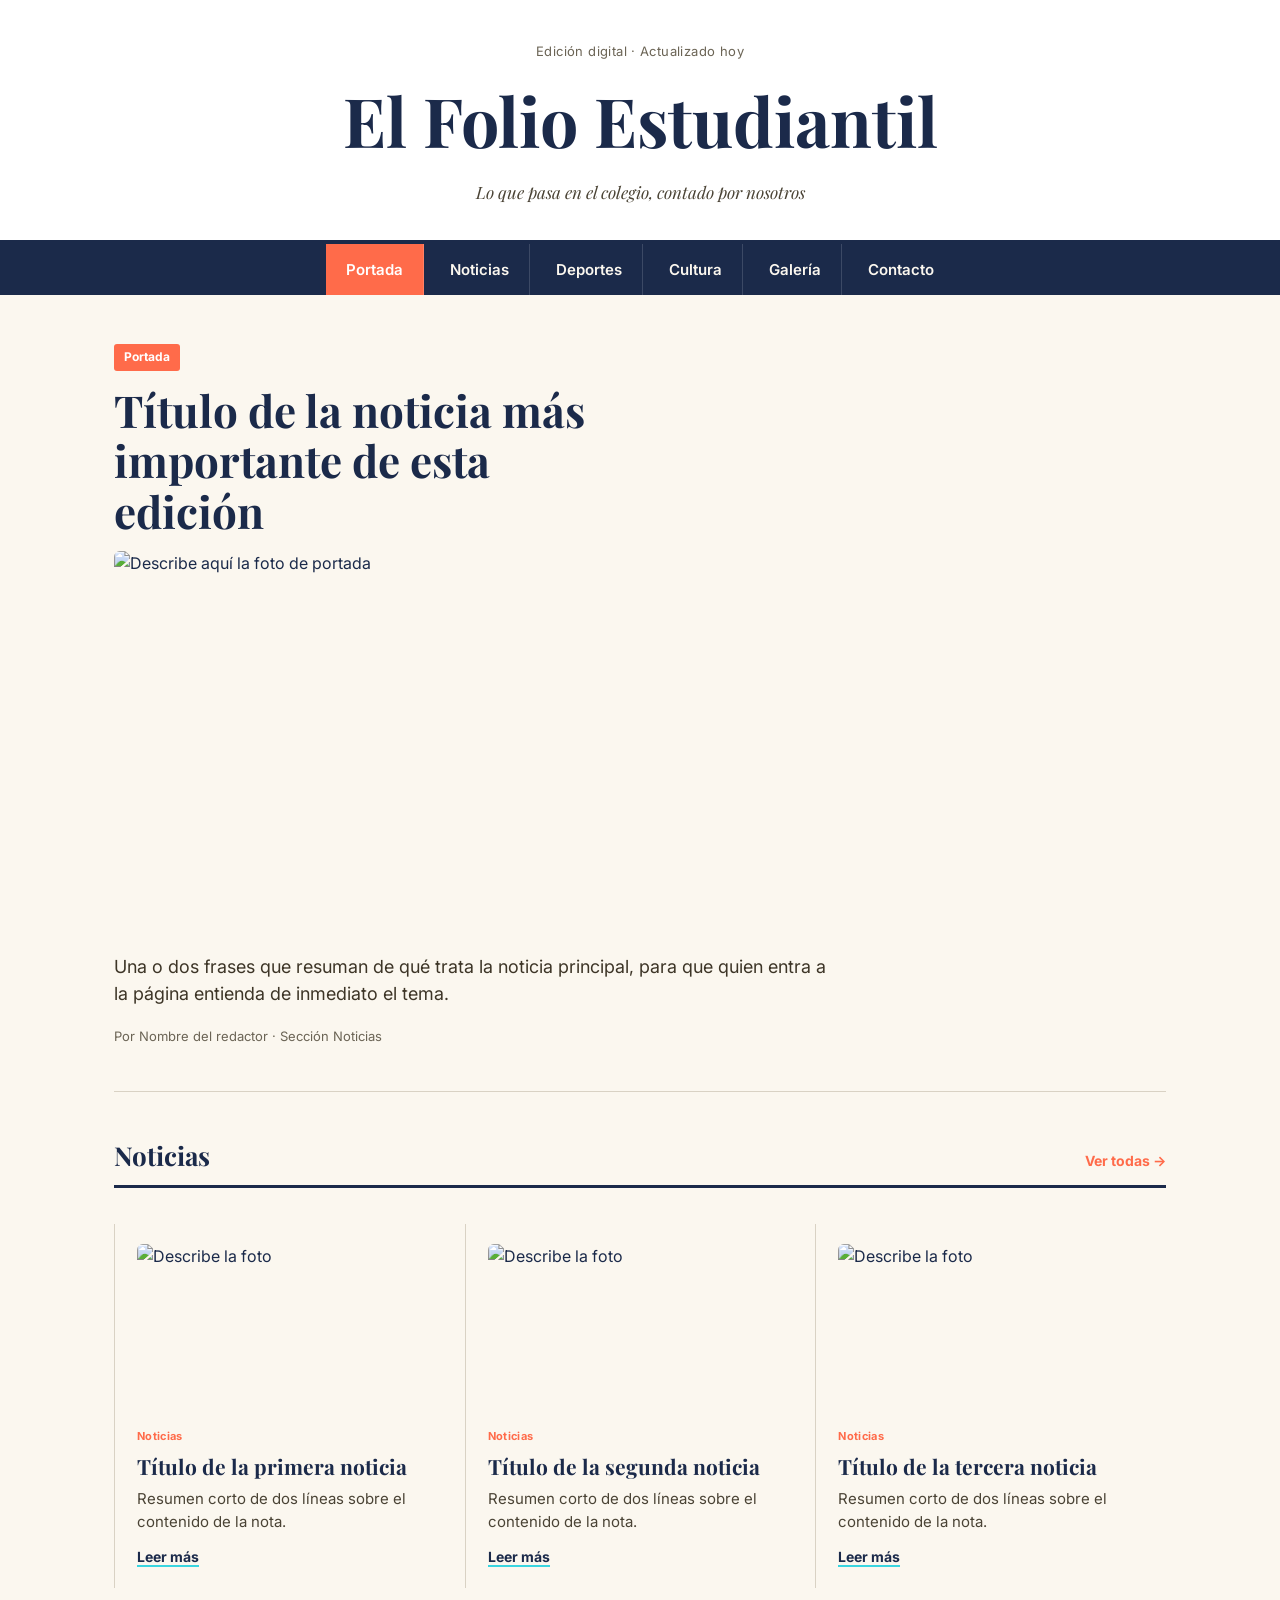
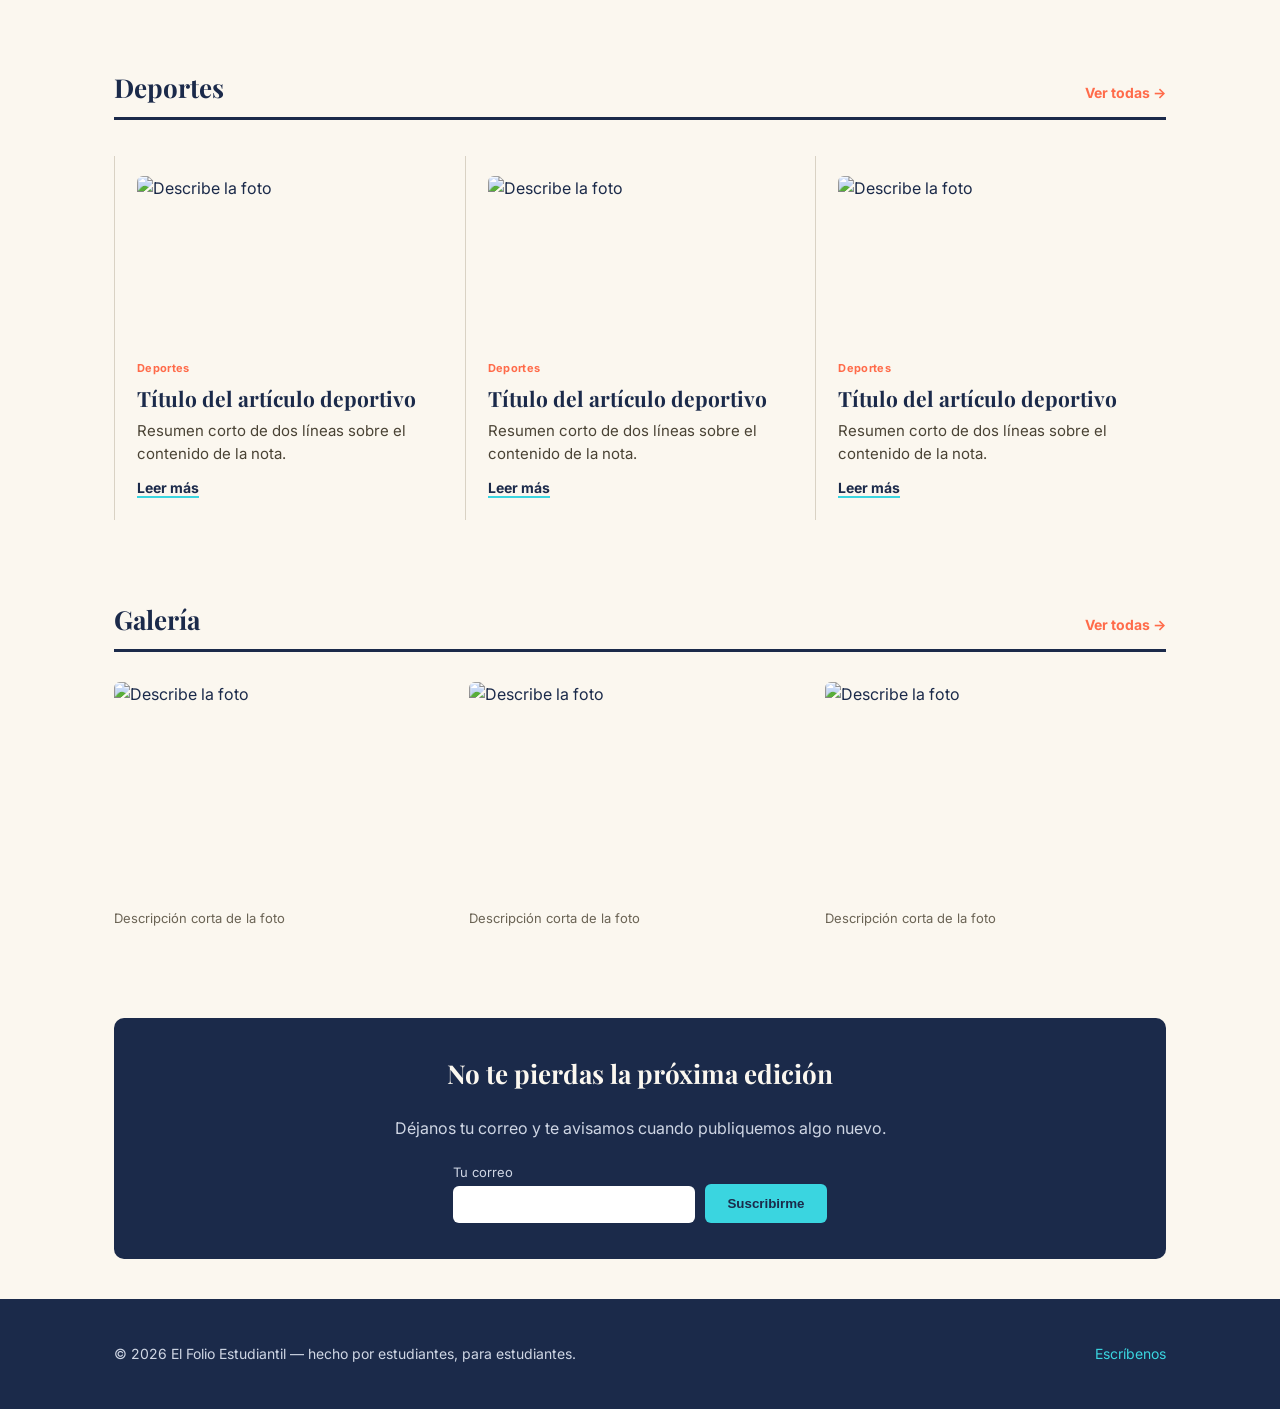
==== commit d7495dc7: "index.html" ====
--- a/index.html
+++ b/index.html
@@ -1,217 +1,3 @@
-<!DOCTYPE html>
-<html lang="es">
-<head>
-<meta charset="UTF-8">
-<meta name="viewport" content="width=device-width, initial-scale=1.0">
-<title>Deportes — El Folio Estudiantil</title>
-<link rel="preconnect" href="https://fonts.googleapis.com">
-<link href="https://fonts.googleapis.com/css2?family=Playfair+Display:ital,wght@0,700;1,600&family=Inter:wght@400;600;700&display=swap" rel="stylesheet">
-<link rel="stylesheet" href="styles.css">
-</head>
-<body>
-
-  <header class="masthead">
-    <div class="contenedor">
-      <p class="fecha">Edición digital · Actualizado hoy</p>
-      <h1>El Folio Estudiantil</h1>
-      <p class="eslogan">Lo que pasa en el colegio, contado por nosotros</p>
-    </div>
-  </header>
-
-  <nav class="secciones">
-    <ul>
-      <li><a href="index.html">Portada</a></li>
-      <li><a href="noticias.html">Noticias</a></li>
-      <li><a href="deportes.html" class="activo">Deportes</a></li>
-      <li><a href="cultura.html">Cultura</a></li>
-      <li><a href="galeria.html">Galería</a></li>
-      <li><a href="contacto.html">Contacto</a></li>
-    </ul>
-  </nav>
-
-  <main class="contenedor">
-
-    <div class="titulo-seccion" style="margin-top:36px;">
-      <h2>Todos los deportes</h2>
-    </div>
-
-    <!-- =======================================================
-         PARA AGREGAR UNA NOTICIA NUEVA: copia todo el bloque
-         <article class="tarjeta"> ... </article> y pégalo antes
-         de que cierre </div> (grid-articulos). Cambia la imagen,
-         el título, el resumen y el link.
-         ======================================================= -->
-    <div class="grid-articulos">
-
-      <article class="tarjeta">
-        <img src="images/deporte1.jpg" alt="Describe la foto">
-        <span class="etiqueta">Deportes</span>
-        <h3>Título de el primer deporte</h3>
-        <p>Resumen corto de dos o tres líneas sobre el contenido de la nota.</p>
-        <a class="leer-mas" href="#">Leer más</a>
-      </article>
-
-      <article class="tarjeta">
-        <img src="images/deporte2.jpg" alt="Describe la foto">
-        <span class="etiqueta">Deportes</span>
-        <h3>Título de el segundo deporte</h3>
-        <p>Resumen corto de dos o tres líneas sobre el contenido de la nota.</p>
-        <a class="leer-mas" href="#">Leer más</a>
-      </article>
-
-      <article class="tarjeta">
-        <img src="images/deporte3.jpg" alt="Describe la foto">
-        <span class="etiqueta">Deportes</span>
-        <h3>Título de el tercer deporte</h3>
-        <p>Resumen corto de dos o tres líneas sobre el contenido de la nota.</p>
-        <a class="leer-mas" href="#">Leer más</a>
-      </article>
-
-      <article class="tarjeta">
-        <img src="images/deporte4.jpg" alt="Describe la foto">
-        <span class="etiqueta">Deportes</span>
-        <h3>Título de el cuarto deporte</h3>
-        <p>Resumen corto de dos o tres líneas sobre el contenido de la nota.</p>
-        <a class="leer-mas" href="#">Leer más</a>
-      </article>
-
-      <article class="tarjeta">
-        <img src="images/deporte5.jpg" alt="Describe la foto">
-        <span class="etiqueta">Deportes</span>
-        <h3>Título de el quinto deporte</h3>
-        <p>Resumen corto de dos o tres líneas sobre el contenido de la nota.</p>
-        <a class="leer-mas" href="#">Leer más</a>
-      </article>
-
-      <article class="tarjeta">
-        <img src="images/deporte6.jpg" alt="Describe la foto">
-        <span class="etiqueta">Deportes</span>
-        <h3>Título de el sexto deporte</h3>
-        <p>Resumen corto de dos o tres líneas sobre el contenido de la nota.</p>
-        <a class="leer-mas" href="#">Leer más</a>
-      </article>
-
-    </div>
-
-  </main>
-
-  <footer>
-    <div class="contenedor">
-      <p>© 2026 El Folio Estudiantil — hecho por estudiantes, para estudiantes.</p>
-      <p><a href="contacto.html">Escríbenos</a></p>
-    </div>
-  </footer>
-
-</body>
-</html>
-
-<!DOCTYPE html>
-<html lang="es">
-<head>
-<meta charset="UTF-8">
-<meta name="viewport" content="width=device-width, initial-scale=1.0">
-<title>Noticias — El Folio Estudiantil</title>
-<link rel="preconnect" href="https://fonts.googleapis.com">
-<link href="https://fonts.googleapis.com/css2?family=Playfair+Display:ital,wght@0,700;1,600&family=Inter:wght@400;600;700&display=swap" rel="stylesheet">
-<link rel="stylesheet" href="styles.css">
-</head>
-<body>
-
-  <header class="masthead">
-    <div class="contenedor">
-      <p class="fecha">Edición digital · Actualizado hoy</p>
-      <h1>El Folio Estudiantil</h1>
-      <p class="eslogan">Lo que pasa en el colegio, contado por nosotros</p>
-    </div>
-  </header>
-
-  <nav class="secciones">
-    <ul>
-      <li><a href="index.html">Portada</a></li>
-      <li><a href="noticias.html" class="activo">Noticias</a></li>
-      <li><a href="deportes.html">Deportes</a></li>
-      <li><a href="cultura.html">Cultura</a></li>
-      <li><a href="galeria.html">Galería</a></li>
-      <li><a href="contacto.html">Contacto</a></li>
-    </ul>
-  </nav>
-
-  <main class="contenedor">
-
-    <div class="titulo-seccion" style="margin-top:36px;">
-      <h2>Todas las noticias</h2>
-    </div>
-
-    <!-- =======================================================
-         PARA AGREGAR UNA NOTICIA NUEVA: copia todo el bloque
-         <article class="tarjeta"> ... </article> y pégalo antes
-         de que cierre </div> (grid-articulos). Cambia la imagen,
-         el título, el resumen y el link.
-         ======================================================= -->
-    <div class="grid-articulos">
-
-      <article class="tarjeta">
-        <img src="images/noticia1.jpg" alt="Describe la foto">
-        <span class="etiqueta">Noticias</span>
-        <h3>Título de la primera noticia</h3>
-        <p>Resumen corto de dos o tres líneas sobre el contenido de la nota.</p>
-        <a class="leer-mas" href="#">Leer más</a>
-      </article>
-
-      <article class="tarjeta">
-        <img src="images/noticia2.jpg" alt="Describe la foto">
-        <span class="etiqueta">Noticias</span>
-        <h3>Título de la segunda noticia</h3>
-        <p>Resumen corto de dos o tres líneas sobre el contenido de la nota.</p>
-        <a class="leer-mas" href="#">Leer más</a>
-      </article>
-
-      <article class="tarjeta">
-        <img src="images/noticia3.jpg" alt="Describe la foto">
-        <span class="etiqueta">Noticias</span>
-        <h3>Título de la tercera noticia</h3>
-        <p>Resumen corto de dos o tres líneas sobre el contenido de la nota.</p>
-        <a class="leer-mas" href="#">Leer más</a>
-      </article>
-
-      <article class="tarjeta">
-        <img src="images/noticia4.jpg" alt="Describe la foto">
-        <span class="etiqueta">Noticias</span>
-        <h3>Título de la cuarta noticia</h3>
-        <p>Resumen corto de dos o tres líneas sobre el contenido de la nota.</p>
-        <a class="leer-mas" href="#">Leer más</a>
-      </article>
-
-      <article class="tarjeta">
-        <img src="images/noticia5.jpg" alt="Describe la foto">
-        <span class="etiqueta">Noticias</span>
-        <h3>Título de la quinta noticia</h3>
-        <p>Resumen corto de dos o tres líneas sobre el contenido de la nota.</p>
-        <a class="leer-mas" href="#">Leer más</a>
-      </article>
-
-      <article class="tarjeta">
-        <img src="images/noticia6.jpg" alt="Describe la foto">
-        <span class="etiqueta">Noticias</span>
-        <h3>Título de la sexta noticia</h3>
-        <p>Resumen corto de dos o tres líneas sobre el contenido de la nota.</p>
-        <a class="leer-mas" href="#">Leer más</a>
-      </article>
-
-    </div>
-
-  </main>
-
-  <footer>
-    <div class="contenedor">
-      <p>© 2026 El Folio Estudiantil — hecho por estudiantes, para estudiantes.</p>
-      <p><a href="contacto.html">Escríbenos</a></p>
-    </div>
-  </footer>
-
-</body>
-</html>
-
 <!DOCTYPE html>
 <html lang="es">
 <head>
@@ -395,315 +181,3 @@
 
 </body>
 </html>
-
-<!DOCTYPE html>
-<html lang="es">
-<head>
-<meta charset="UTF-8">
-<meta name="viewport" content="width=device-width, initial-scale=1.0">
-<title>Contacto — El Folio Estudiantil</title>
-<link rel="preconnect" href="https://fonts.googleapis.com">
-<link href="https://fonts.googleapis.com/css2?family=Playfair+Display:ital,wght@0,700;1,600&family=Inter:wght@400;600;700&display=swap" rel="stylesheet">
-<link rel="stylesheet" href="styles.css">
-</head>
-<body>
-
-  <header class="masthead">
-    <div class="contenedor">
-      <p class="fecha">Edición digital · Actualizado hoy</p>
-      <h1>El Folio Estudiantil</h1>
-      <p class="eslogan">Lo que pasa en el colegio, contado por nosotros</p>
-    </div>
-  </header>
-
-  <nav class="secciones">
-    <ul>
-      <li><a href="index.html">Portada</a></li>
-      <li><a href="noticias.html">Noticias</a></li>
-      <li><a href="deportes.html">Deportes</a></li>
-      <li><a href="cultura.html">Cultura</a></li>
-      <li><a href="galeria.html">Galería</a></li>
-      <li><a href="contacto.html" class="activo">Contacto</a></li>
-    </ul>
-  </nav>
-
-  <main class="contenedor">
-
-    <div class="titulo-seccion" style="margin-top:36px;">
-      <h2>Escríbenos</h2>
-    </div>
-    <p style="max-width:65ch; font-size:16px; color:#4a4335; margin-bottom:0;">
-      ¿Tienes una noticia, una foto o una idea para el periódico? Cuéntanos
-      aquí abajo. También puedes usar este formulario si quieres unirte
-      al equipo de redacción.
-    </p>
-
-    <!-- =======================================================
-         FORMULARIO DE CONTACTO
-         EDITA AQUÍ: cambia "action" por la dirección real que
-         procesa el formulario (por ejemplo datos.php).
-         ======================================================= -->
-    <section class="caja-formulario">
-      <h2>Formulario de contacto</h2>
-      <form class="formulario" action="datos.php" method="POST">
-        <div class="campo">
-          <label for="fnombre">Tu nombre</label>
-          <input type="text" id="fnombre" name="fnombre" required>
-        </div>
-        <div class="campo">
-          <label for="femail">Tu correo</label>
-          <input type="email" id="femail" name="femail" required>
-        </div>
-        <div class="campo">
-          <label for="fcurso">Tu curso</label>
-          <select name="fcurso" id="fcurso">
-            <option value="">Selecciona</option>
-            <option value="primero">Primero</option>
-            <option value="segundo">Segundo</option>
-            <option value="tercero">Tercero</option>
-            <option value="cuarto">Cuarto</option>
-          </select>
-        </div>
-        <div class="campo" style="width:100%;">
-          <label for="fmensaje">Tu mensaje</label>
-          <textarea id="fmensaje" name="fmensaje" style="width:100%;" required></textarea>
-        </div>
-        <button type="submit">Enviar</button>
-      </form>
-    </section>
-
-    <!-- =======================================================
-         ENCUESTA / CHECKLIST (esto viene de tu plantilla original)
-         EDITA AQUÍ: cambia las opciones por lo que quieras preguntar,
-         por ejemplo "¿de qué te gustaría que hablemos?"
-         ======================================================= -->
-    <section class="caja-formulario">
-      <h2>¿Sobre qué te gustaría leer más?</h2>
-      <p>Marca las opciones que más te interesen</p>
-      <form class="formulario encuesta" action="datos.php" method="POST">
-        <label><input type="checkbox" name="interes[]" value="noticias">Noticias del colegio</label>
-        <label><input type="checkbox" name="interes[]" value="deportes">Deportes</label>
-        <label><input type="checkbox" name="interes[]" value="cultura">Cultura y arte</label>
-        <label><input type="checkbox" name="interes[]" value="entrevistas">Entrevistas</label>
-        <button type="submit">Enviar</button>
-      </form>
-    </section>
-
-  </main>
-
-  <footer>
-    <div class="contenedor">
-      <p>© 2026 El Folio Estudiantil — hecho por estudiantes, para estudiantes.</p>
-      <p><a href="contacto.html">Escríbenos</a></p>
-    </div>
-  </footer>
-
-</body>
-</html>
-
-<!DOCTYPE html>
-<html lang="es">
-<head>
-<meta charset="UTF-8">
-<meta name="viewport" content="width=device-width, initial-scale=1.0">
-<title>Galería — El Folio Estudiantil</title>
-<link rel="preconnect" href="https://fonts.googleapis.com">
-<link href="https://fonts.googleapis.com/css2?family=Playfair+Display:ital,wght@0,700;1,600&family=Inter:wght@400;600;700&display=swap" rel="stylesheet">
-<link rel="stylesheet" href="styles.css">
-</head>
-<body>
-
-  <header class="masthead">
-    <div class="contenedor">
-      <p class="fecha">Edición digital · Actualizado hoy</p>
-      <h1>El Folio Estudiantil</h1>
-      <p class="eslogan">Lo que pasa en el colegio, contado por nosotros</p>
-    </div>
-  </header>
-
-  <nav class="secciones">
-    <ul>
-      <li><a href="index.html">Portada</a></li>
-      <li><a href="noticias.html">Noticias</a></li>
-      <li><a href="deportes.html">Deportes</a></li>
-      <li><a href="cultura.html">Cultura</a></li>
-      <li><a href="galeria.html" class="activo">Galería</a></li>
-      <li><a href="contacto.html">Contacto</a></li>
-    </ul>
-  </nav>
-
-  <main class="contenedor">
-
-    <div class="titulo-seccion" style="margin-top:36px;">
-      <h2>Galería de fotos</h2>
-    </div>
-
-    <!-- =======================================================
-         PARA SUBIR UNA FOTO NUEVA:
-         1. Guarda la imagen dentro de la carpeta /images
-         2. Copia un bloque <figure> ... </figure> completo
-         3. Cambia el "src" por el nombre de tu archivo
-         4. Cambia el texto de <figcaption> por la descripción
-         ======================================================= -->
-    <div class="grid-galeria">
-
-      <figure>
-        <img src="images/galeria1.jpg" alt="Describe la foto">
-        <figcaption>Descripción corta de la foto 1</figcaption>
-      </figure>
-
-      <figure>
-        <img src="images/galeria2.jpg" alt="Describe la foto">
-        <figcaption>Descripción corta de la foto 2</figcaption>
-      </figure>
-
-      <figure>
-        <img src="images/galeria3.jpg" alt="Describe la foto">
-        <figcaption>Descripción corta de la foto 3</figcaption>
-      </figure>
-
-      <figure>
-        <img src="images/galeria4.jpg" alt="Describe la foto">
-        <figcaption>Descripción corta de la foto 4</figcaption>
-      </figure>
-
-      <figure>
-        <img src="images/galeria5.jpg" alt="Describe la foto">
-        <figcaption>Descripción corta de la foto 5</figcaption>
-      </figure>
-
-      <figure>
-        <img src="images/galeria6.jpg" alt="Describe la foto">
-        <figcaption>Descripción corta de la foto 6</figcaption>
-      </figure>
-
-      <figure>
-        <img src="images/galeria7.jpg" alt="Describe la foto">
-        <figcaption>Descripción corta de la foto 7</figcaption>
-      </figure>
-
-      <figure>
-        <img src="images/galeria8.jpg" alt="Describe la foto">
-        <figcaption>Descripción corta de la foto 8</figcaption>
-      </figure>
-
-    </div>
-
-  </main>
-
-  <footer>
-    <div class="contenedor">
-      <p>© 2026 El Folio Estudiantil — hecho por estudiantes, para estudiantes.</p>
-      <p><a href="contacto.html">Escríbenos</a></p>
-    </div>
-  </footer>
-
-</body>
-</html>
-
-<!DOCTYPE html>
-<html lang="es">
-<head>
-<meta charset="UTF-8">
-<meta name="viewport" content="width=device-width, initial-scale=1.0">
-<title>Cultura — El Folio Estudiantil</title>
-<link rel="preconnect" href="https://fonts.googleapis.com">
-<link href="https://fonts.googleapis.com/css2?family=Playfair+Display:ital,wght@0,700;1,600&family=Inter:wght@400;600;700&display=swap" rel="stylesheet">
-<link rel="stylesheet" href="styles.css">
-</head>
-<body>
-
-  <header class="masthead">
-    <div class="contenedor">
-      <p class="fecha">Edición digital · Actualizado hoy</p>
-      <h1>El Folio Estudiantil</h1>
-      <p class="eslogan">Lo que pasa en el colegio, contado por nosotros</p>
-    </div>
-  </header>
-
-  <nav class="secciones">
-    <ul>
-      <li><a href="index.html">Portada</a></li>
-      <li><a href="noticias.html">Noticias</a></li>
-      <li><a href="deportes.html">Deportes</a></li>
-      <li><a href="cultura.html" class="activo">Cultura</a></li>
-      <li><a href="galeria.html">Galería</a></li>
-      <li><a href="contacto.html">Contacto</a></li>
-    </ul>
-  </nav>
-
-  <main class="contenedor">
-
-    <div class="titulo-seccion" style="margin-top:36px;">
-      <h2>Toda la Cultura</h2>
-    </div>
-
-    <!-- =======================================================
-         PARA AGREGAR UNA NOTICIA NUEVA: copia todo el bloque
-         <article class="tarjeta"> ... </article> y pégalo antes
-         de que cierre </div> (grid-articulos). Cambia la imagen,
-         el título, el resumen y el link.
-         ======================================================= -->
-    <div class="grid-articulos">
-
-      <article class="tarjeta">
-        <img src="images/cultura1.jpg" alt="Describe la foto">
-        <span class="etiqueta">Cultura</span>
-        <h3>Título de la primera nota de cultura</h3>
-        <p>Resumen corto de dos o tres líneas sobre el contenido de la nota.</p>
-        <a class="leer-mas" href="#">Leer más</a>
-      </article>
-
-      <article class="tarjeta">
-        <img src="images/cultura2.jpg" alt="Describe la foto">
-        <span class="etiqueta">Cultura</span>
-        <h3>Título de la segunda nota de cultura</h3>
-        <p>Resumen corto de dos o tres líneas sobre el contenido de la nota.</p>
-        <a class="leer-mas" href="#">Leer más</a>
-      </article>
-
-      <article class="tarjeta">
-        <img src="images/cultura3.jpg" alt="Describe la foto">
-        <span class="etiqueta">Cultura</span>
-        <h3>Título de la tercera nota de cultura</h3>
-        <p>Resumen corto de dos o tres líneas sobre el contenido de la nota.</p>
-        <a class="leer-mas" href="#">Leer más</a>
-      </article>
-
-      <article class="tarjeta">
-        <img src="images/cultura4.jpg" alt="Describe la foto">
-        <span class="etiqueta">Cultura</span>
-        <h3>Título de la cuarta nota de cultura</h3>
-        <p>Resumen corto de dos o tres líneas sobre el contenido de la nota.</p>
-        <a class="leer-mas" href="#">Leer más</a>
-      </article>
-
-      <article class="tarjeta">
-        <img src="images/cultura5.jpg" alt="Describe la foto">
-        <span class="etiqueta">Cultura</span>
-        <h3>Título de la quinta nota de cultura</h3>
-        <p>Resumen corto de dos o tres líneas sobre el contenido de la nota.</p>
-        <a class="leer-mas" href="#">Leer más</a>
-      </article>
-
-      <article class="tarjeta">
-        <img src="images/cultura6.jpg" alt="Describe la foto">
-        <span class="etiqueta">Cultura</span>
-        <h3>Título de la sexta nota de cultura</h3>
-        <p>Resumen corto de dos o tres líneas sobre el contenido de la nota.</p>
-        <a class="leer-mas" href="#">Leer más</a>
-      </article>
-
-    </div>
-
-  </main>
-
-  <footer>
-    <div class="contenedor">
-      <p>© 2026 El Folio Estudiantil — hecho por estudiantes, para estudiantes.</p>
-      <p><a href="contacto.html">Escríbenos</a></p>
-    </div>
-  </footer>
-
-</body>
-</html>
